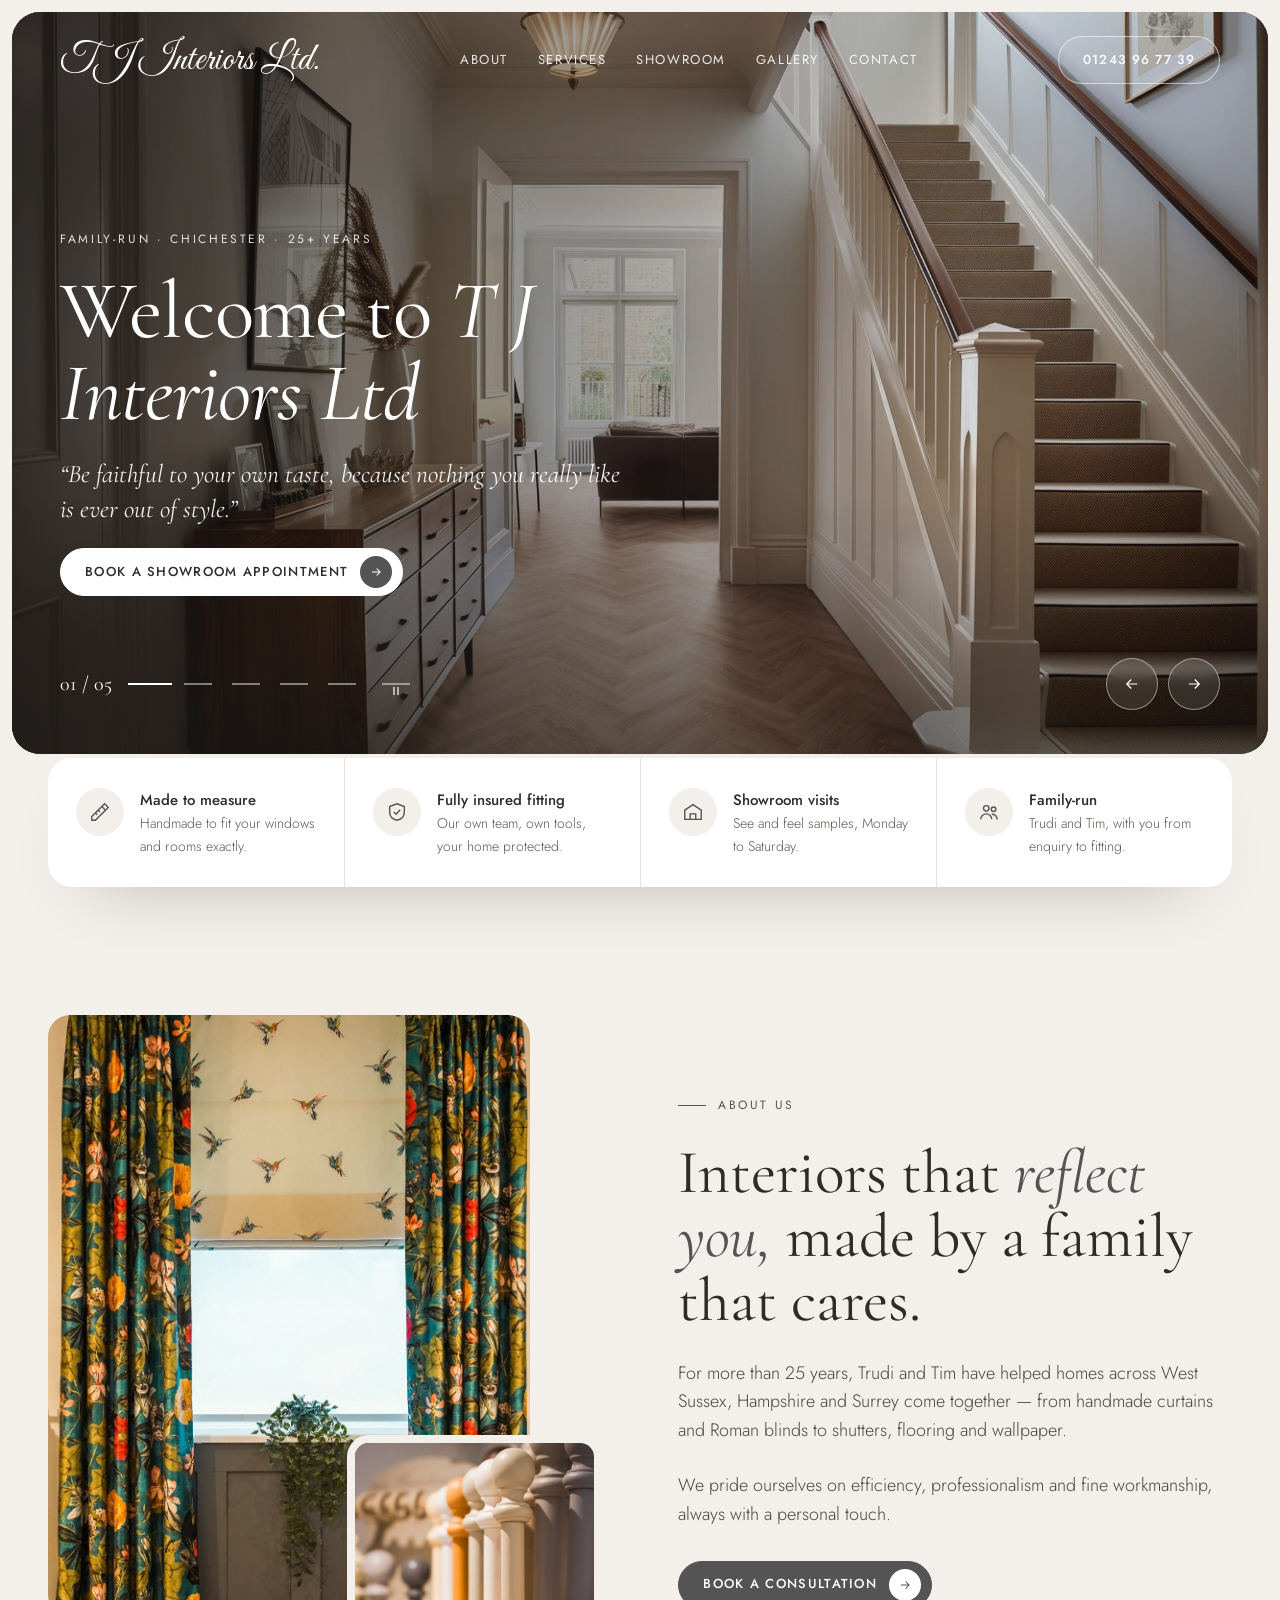
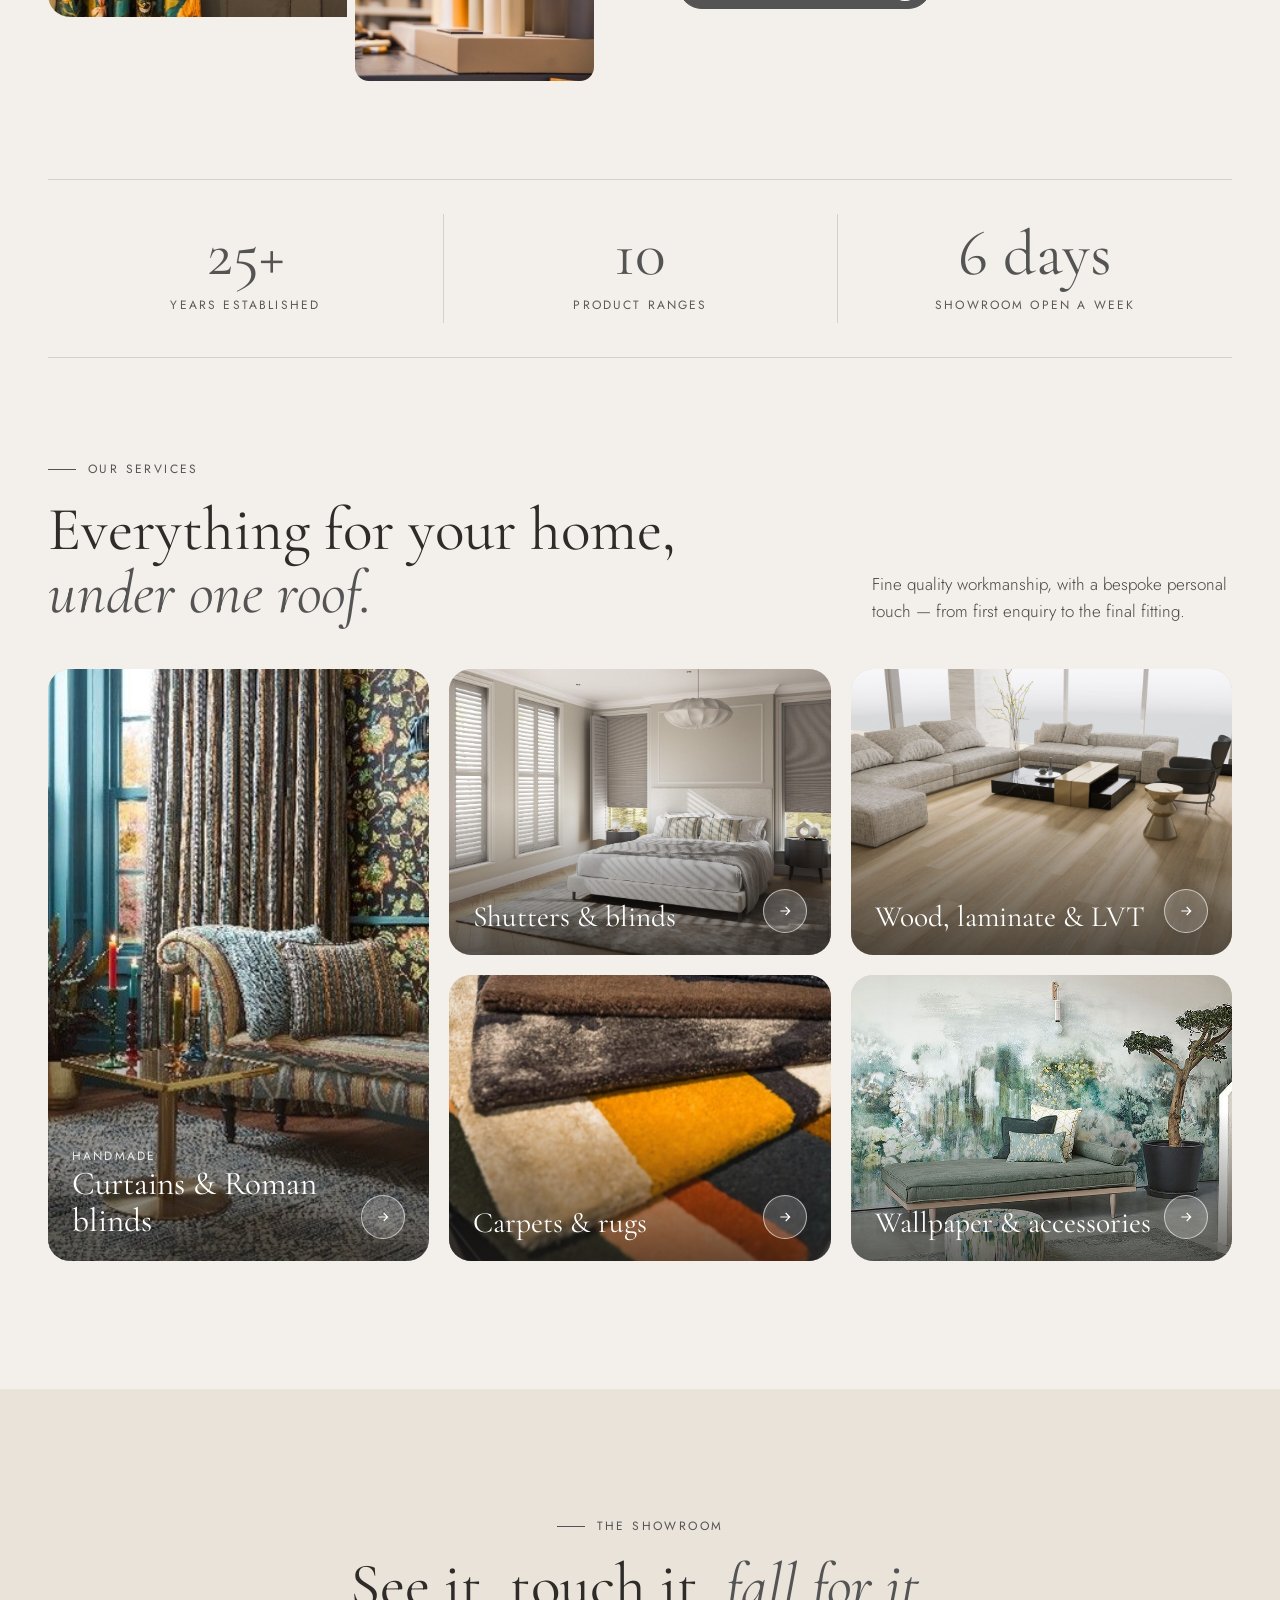
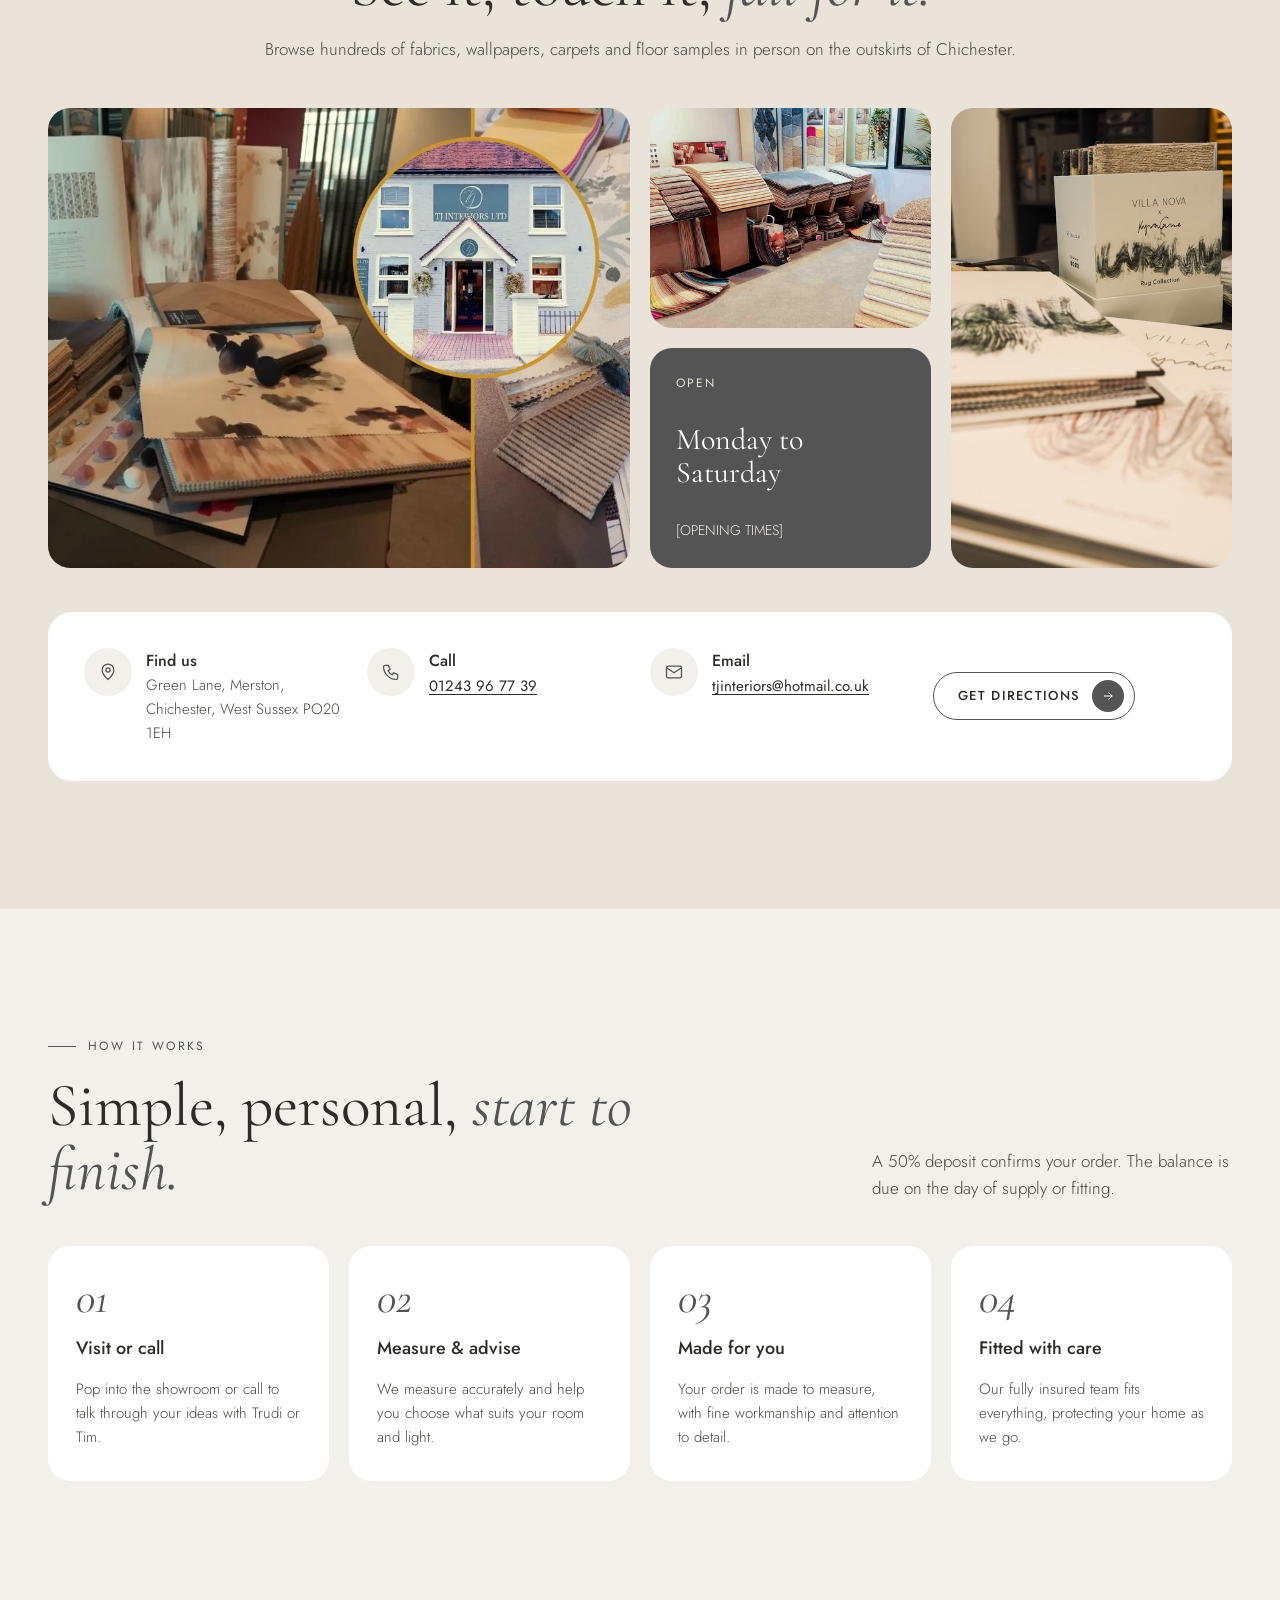
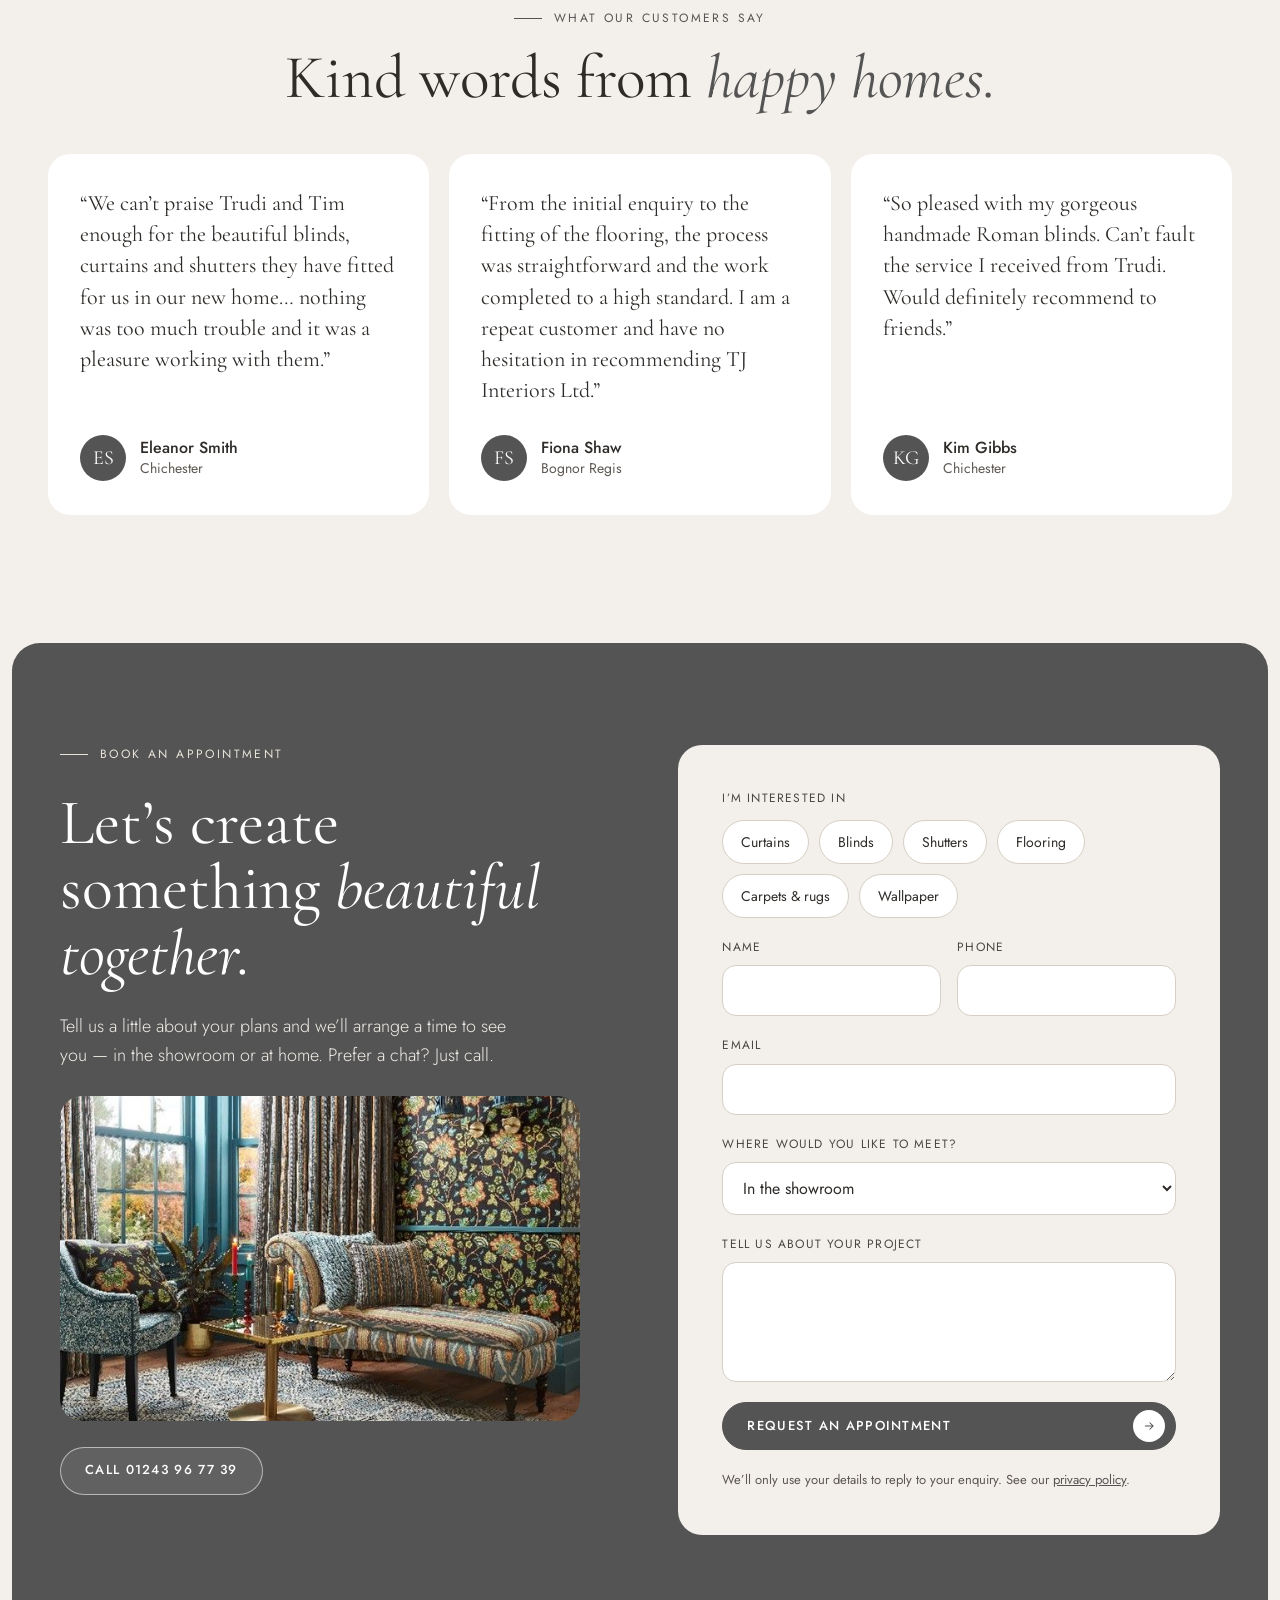
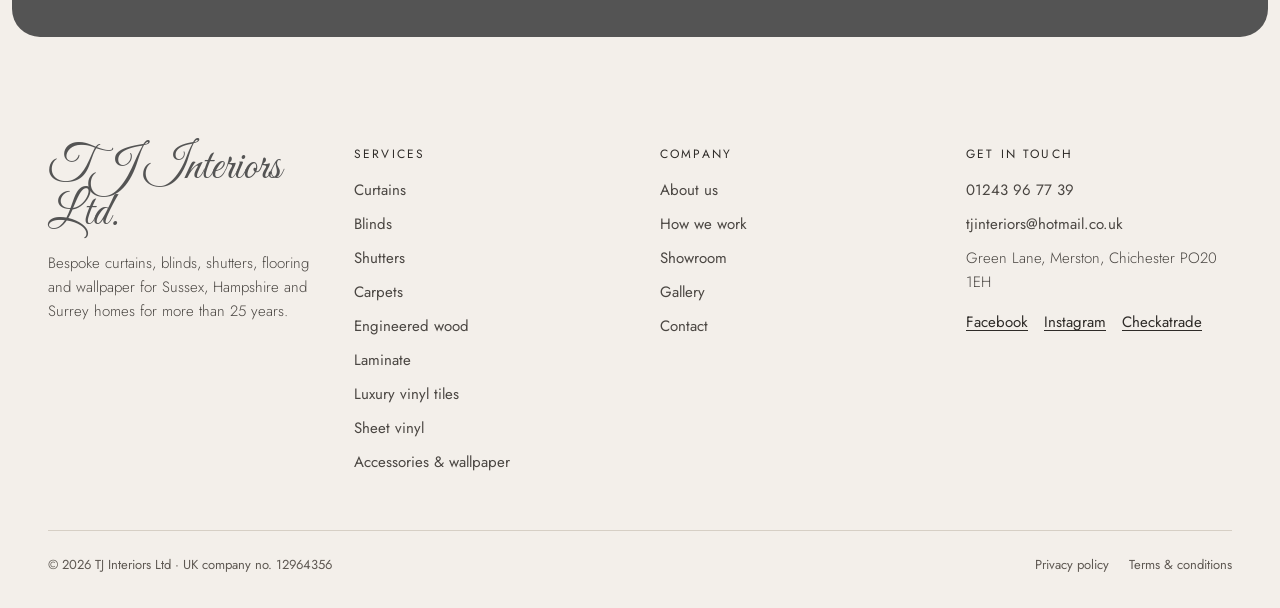
==== index.html @ ffa762a1 "Add files via upload" ====
<!doctype html>
<html lang="en-GB">
<head>
<meta charset="utf-8">
<meta name="viewport" content="width=device-width, initial-scale=1">
<title>TJ Interiors Ltd — Curtains, blinds, shutters &amp; flooring in Chichester</title>
<meta name="description" content="Family-run interiors in Chichester for 25+ years: bespoke curtains, blinds, shutters, flooring and wallpaper, made to measure and fitted by our own team.">
<meta property="og:title" content="TJ Interiors Ltd — Curtains, blinds, shutters &amp; flooring in Chichester">
<meta property="og:description" content="Family-run interiors in Chichester for 25+ years: bespoke curtains, blinds, shutters, flooring and wallpaper, made to measure and fitted by our own team.">
<meta name="theme-color" content="#545454">
<link rel="icon" href="images/favicon.png">
<link rel="preconnect" href="https://fonts.googleapis.com">
<link rel="preconnect" href="https://fonts.gstatic.com" crossorigin="anonymous">
<link rel="stylesheet" href="https://fonts.googleapis.com/css2?family=Cormorant+Garamond:ital,wght@0,400;0,500;0,600;1,400;1,500&amp;family=Jost:wght@300;400;500&amp;family=Great+Vibes&amp;display=swap">
<style>
body{margin:0;background:#F3EFEA}
*{box-sizing:border-box}
a{color:#545454;text-decoration:none}
a:hover{color:#2E2B28}
img{display:block;max-width:100%}
::selection{background:#545454;color:#FFFFFF}
a:focus-visible,button:focus-visible{outline:2px solid #545454;outline-offset:3px}
.wrap{width:100%;max-width:1280px;margin:0 auto;padding-left:clamp(16px,4vw,48px);padding-right:clamp(16px,4vw,48px)}
.serif{font-family:'Cormorant Garamond',Georgia,serif}
.script{font-family:'Great Vibes',cursive}
.eyebrow{display:inline-flex;align-items:center;gap:12px;font-size:12px;letter-spacing:.2em;text-transform:uppercase;color:#545454}
.eyebrow::before{content:"";width:28px;height:1px;background:currentColor}
.pill{display:inline-flex;align-items:center;justify-content:center;gap:12px;min-height:48px;padding:0 10px 0 24px;border-radius:999px;font-family:'Jost',sans-serif;font-size:13px;font-weight:500;letter-spacing:.1em;text-transform:uppercase;cursor:pointer;transition:background .3s ease,color .3s ease,border-color .3s ease}
.pill .dot{display:inline-flex;align-items:center;justify-content:center;width:32px;height:32px;border-radius:50%;transition:transform .35s cubic-bezier(.2,.7,.2,1)}
.pill:hover .dot{transform:translateX(3px) rotate(-45deg)}
.pill-dark{background:#545454;color:#FFFFFF;border:1px solid #545454}
.pill-dark .dot{background:#FFFFFF;color:#545454}
.pill-dark:hover{background:#2E2B28;border-color:#2E2B28;color:#FFFFFF}
.pill-light{background:#FFFFFF;color:#2E2B28;border:1px solid #FFFFFF}
.pill-light .dot{background:#545454;color:#FFFFFF}
.pill-light:hover{background:#F3EFEA;color:#2E2B28}
.pill-line{background:transparent;color:#2E2B28;border:1px solid #545454}
.pill-line .dot{background:#545454;color:#FFFFFF}
.pill-line:hover{background:#545454;color:#FFFFFF}
.pill-ghost{background:rgba(255,255,255,.08);color:#FFFFFF;border:1px solid rgba(255,255,255,.55);padding:0 24px}
.pill-ghost:hover{background:#FFFFFF;color:#2E2B28}
.hero{position:relative;height:clamp(600px,58vw,860px);border-radius:28px;overflow:hidden;background:#2E2B28}
.slide{position:absolute;inset:0;opacity:0;visibility:hidden;transition:opacity 1.2s ease,visibility 0s linear 1.2s}
.slide.on{opacity:1;visibility:visible;transition:opacity 1.2s ease,visibility 0s}
.slide-img{position:absolute;inset:0;width:100%;height:100%;object-fit:cover;transform:scale(1.06)}
.slide-scrim{position:absolute;inset:0;background:linear-gradient(90deg,rgba(28,26,24,.72) 0%,rgba(28,26,24,.42) 45%,rgba(28,26,24,.08) 80%),linear-gradient(0deg,rgba(28,26,24,.45) 0%,rgba(28,26,24,0) 35%)}
.slide-copy > *{opacity:0;transform:translateY(18px)}
.slide.on .slide-copy > *{opacity:1;transform:none;transition:opacity .9s ease,transform 1s cubic-bezier(.2,.7,.2,1)}
.slide.on .slide-copy > *:nth-child(2){transition-delay:.15s}
.slide.on .slide-copy > *:nth-child(3){transition-delay:.3s}
.slide.on .slide-copy > *:nth-child(4){transition-delay:.45s}
.motion-on .slide.on .slide-img{animation:kenburns 9s ease-out both}
@keyframes kenburns{from{transform:scale(1.12)}to{transform:scale(1.02)}}
.dotbtn{width:44px;height:44px;display:inline-flex;align-items:center;justify-content:center;background:transparent;border:0;cursor:pointer;padding:0}
.dotbtn span{display:block;width:28px;height:2px;background:rgba(255,255,255,.45);transition:background .3s ease,width .3s ease}
.dotbtn.on span{background:#FFFFFF;width:44px}
.arrow{width:52px;height:52px;border-radius:50%;display:inline-flex;align-items:center;justify-content:center;background:rgba(255,255,255,.1);color:#FFFFFF;border:1px solid rgba(255,255,255,.45);cursor:pointer;transition:background .3s ease,color .3s ease;backdrop-filter:blur(6px);-webkit-backdrop-filter:blur(6px)}
.arrow:hover{background:#FFFFFF;color:#2E2B28}
.hnav{color:rgba(255,255,255,.88);font-size:13px;letter-spacing:.12em;text-transform:uppercase;padding:12px 0;position:relative}
.hnav:hover{color:#FFFFFF}
.hnav::after{content:"";position:absolute;left:0;right:0;bottom:6px;height:1px;background:#FFFFFF;transform:scaleX(0);transform-origin:left;transition:transform .35s ease}
.hnav:hover::after{transform:scaleX(1)}
.nav-links{display:flex;gap:30px;align-items:center}
.menu-btn{display:none}
.features{display:grid;grid-template-columns:repeat(4,minmax(0,1fr))}
.feature{padding:30px 28px;display:flex;gap:16px;align-items:flex-start}
.feature + .feature{border-left:1px solid #E7E1D9}
.ic{flex:none;width:48px;height:48px;border-radius:50%;background:#F3EFEA;color:#545454;display:inline-flex;align-items:center;justify-content:center}
.tile{position:relative;display:block;overflow:hidden;border-radius:22px;background:#D9D2C8;color:#FFFFFF}
.tile img{width:100%;height:100%;object-fit:cover;transition:transform 1.1s cubic-bezier(.2,.7,.2,1)}
.tile:hover img{transform:scale(1.06)}
.tile-scrim{position:absolute;inset:0;background:linear-gradient(0deg,rgba(28,26,24,.66) 0%,rgba(28,26,24,0) 52%)}
.tile-cap{position:absolute;left:24px;right:24px;bottom:22px;display:flex;align-items:flex-end;justify-content:space-between;gap:12px}
.tile-go{flex:none;width:44px;height:44px;border-radius:50%;background:rgba(255,255,255,.18);border:1px solid rgba(255,255,255,.6);display:inline-flex;align-items:center;justify-content:center;transition:background .3s ease,color .3s ease,transform .35s ease}
.tile:hover .tile-go{background:#FFFFFF;color:#2E2B28;transform:rotate(-45deg)}
.tile-cap > div{transition:color .35s ease,text-shadow .35s ease}
.tile:hover .tile-cap > div{color:#545454;text-shadow:0 0 6px rgba(243,239,234,1),0 0 14px rgba(243,239,234,1),0 0 28px rgba(243,239,234,.9),0 0 48px rgba(243,239,234,.7)}
.cats{display:grid;grid-template-columns:repeat(3,minmax(0,1fr));gap:20px}
.cats .tall{grid-row:span 2}
.bento{display:grid;grid-template-columns:repeat(4,minmax(0,1fr));grid-auto-rows:220px;gap:20px}
.b-wide{grid-column:span 2}
.b-tall{grid-row:span 2}
.photo{border-radius:22px;overflow:hidden;background:#D9D2C8}
.photo img{width:100%;height:100%;object-fit:cover;transition:transform 1.1s cubic-bezier(.2,.7,.2,1)}
.photo:hover img{transform:scale(1.04)}
.stats{display:grid;grid-template-columns:repeat(3,minmax(0,1fr))}
.stat{padding:8px 24px;text-align:center}
.stat + .stat{border-left:1px solid #D6CFC5}
.steps{display:grid;grid-template-columns:repeat(4,minmax(0,1fr));gap:20px}
.step{background:#FFFFFF;border-radius:22px;padding:30px 28px 32px;display:flex;flex-direction:column;gap:14px;transition:transform .5s cubic-bezier(.2,.7,.2,1),box-shadow .5s ease}
.step:hover{transform:translateY(-4px);box-shadow:0 22px 50px -30px rgba(46,43,40,.35)}
.review{background:#FFFFFF;border-radius:22px;padding:34px 32px;display:flex;flex-direction:column;justify-content:space-between;gap:28px;margin:0}
.avatar{flex:none;width:46px;height:46px;border-radius:50%;background:#545454;color:#FFFFFF;display:inline-flex;align-items:center;justify-content:center;font-family:'Cormorant Garamond',serif;font-size:20px}
.chip{display:inline-flex;align-items:center;min-height:44px;padding:0 18px;border:1px solid #D6CFC5;background:#FFFFFF;color:#2E2B28;font-family:'Jost',sans-serif;font-size:14px;border-radius:999px;cursor:pointer;transition:all .25s ease}
.chip:hover{border-color:#545454}
.chip.on{background:#545454;border-color:#545454;color:#FFFFFF}
.field{display:flex;flex-direction:column;gap:8px}
.field label{font-size:12px;letter-spacing:.1em;text-transform:uppercase;color:#4A4642}
.field input,.field select,.field textarea{font-family:'Jost',sans-serif;font-size:16px;color:#2E2B28;background:#FFFFFF;border:1px solid #D6CFC5;border-radius:14px;padding:13px 16px;min-height:50px;outline:none;transition:border-color .2s ease,box-shadow .2s ease}
.field input:focus,.field select:focus,.field textarea:focus{border-color:#545454;box-shadow:0 0 0 3px rgba(84,84,84,.15)}
.flink{color:#4A4642;font-size:15px}
.flink:hover{color:#2E2B28}
@keyframes rise{from{opacity:0;transform:translateY(26px)}to{opacity:1;transform:none}}
@supports (animation-timeline: view()){
.motion-on .reveal{animation:rise linear both;animation-timeline:view();animation-range:entry 0% cover 20%}
}
@media (max-width: 1080px){
.nav-links,.nav-cta{display:none}
.menu-btn{display:inline-flex}
.features{grid-template-columns:repeat(2,minmax(0,1fr))}
.feature:nth-child(3){border-left:0}
.feature:nth-child(n+3){border-top:1px solid #E7E1D9}
.steps{grid-template-columns:repeat(2,minmax(0,1fr))}
.bento{grid-template-columns:repeat(2,minmax(0,1fr))}
}
@media (max-width: 820px){
.cats{grid-template-columns:repeat(2,minmax(0,1fr))}
.cats .tall{grid-row:span 1}
.cats > *{aspect-ratio:4 / 5}
}
@media (max-width: 640px){
.hero{border-radius:20px}
.features{grid-template-columns:minmax(0,1fr)}
.feature + .feature{border-left:0;border-top:1px solid #E7E1D9}
.cats{grid-template-columns:minmax(0,1fr)}
.cats > *{aspect-ratio:4 / 3}
.steps{grid-template-columns:minmax(0,1fr)}
.bento{grid-template-columns:minmax(0,1fr);grid-auto-rows:240px}
.b-wide{grid-column:span 1}
.b-tall{grid-row:span 1}
.stats{grid-template-columns:minmax(0,1fr)}
.stat + .stat{border-left:0;border-top:1px solid #D6CFC5;padding-top:20px}
.arrows{display:none !important}
.hero{height:720px}
.slide > .wrap{align-items:flex-end !important;padding-bottom:104px}
.slide-copy{padding-top:0 !important;gap:16px !important}
.dotbtn{width:34px}
.dotbtn span{width:20px}
.dotbtn.on span{width:32px}
}
@media (prefers-reduced-motion: reduce){
.slide,.slide-copy > *,.tile img,.photo img,.step,.pill .dot,.tile-go{transition:none !important}
.slide-img,.reveal{animation:none !important}
}
</style>
<style>.dcif{display:contents}.dcif[hidden]{display:none}</style>
<style>body{margin:0}</style>
</head>
<body>
<div class="motion-on" style="font-family: 'Jost', system-ui, sans-serif; color: #2E2B28; background: #F3EFEA; line-height: 1.6; -webkit-font-smoothing: antialiased; overflow-x: hidden">

<!-- ============ HERO SLIDER ============ -->
<div style="padding: 12px">
<section id="top" class="hero" aria-roledescription="carousel" aria-label="TJ Interiors highlights">

<div class="slide on" aria-roledescription="slide" aria-label="1 of 5" aria-hidden="false">
<img class="slide-img" src="images/hallway-herringbone-oak.jpg" alt="Hallway with herringbone oak flooring and a carpeted staircase">
<div class="slide-scrim"></div>
<div class="wrap" style="position: relative; height: 100%; display: flex; align-items: center">
<div class="slide-copy" style="max-width: 680px; color: #FFFFFF; display: flex; flex-direction: column; gap: 22px; padding-top: 60px">
<span style="font-size: 12px; letter-spacing: .22em; text-transform: uppercase; color: rgba(255,255,255,.85)">Family-run · Chichester · 25+ years</span>
<h1 class="serif" style="margin: 0; font-size: clamp(46px, 6.4vw, 92px); line-height: 1; font-weight: 400; letter-spacing: -0.01em">Welcome to <em style="font-style: italic">T J Interiors Ltd</em></h1>
<p class="serif" style="margin: 0; font-size: clamp(20px, 2vw, 26px); font-style: italic; line-height: 1.35; color: rgba(255,255,255,.92); max-width: 560px">“Be faithful to your own taste, because nothing you really like is ever out of style.”</p>
<div><a class="pill pill-light" href="#book">Book a showroom appointment<span class="dot"><svg width="14" height="14" viewBox="0 0 24 24" fill="none" stroke="currentColor" stroke-width="1.8" aria-hidden="true"><path d="M5 12h14M13 6l6 6-6 6"></path></svg></span></a></div>
</div>
</div>
</div>

<div class="slide" aria-roledescription="slide" aria-label="2 of 5" aria-hidden="true">
<img class="slide-img" src="images/mural-wallcovering.jpg" alt="Painterly floral mural wallcovering behind a green daybed">
<div class="slide-scrim"></div>
<div class="wrap" style="position: relative; height: 100%; display: flex; align-items: center">
<div class="slide-copy" style="max-width: 680px; color: #FFFFFF; display: flex; flex-direction: column; gap: 22px; padding-top: 60px">
<span style="font-size: 12px; letter-spacing: .22em; text-transform: uppercase; color: rgba(255,255,255,.85)">Curtains · Blinds · Flooring · Wallpaper</span>
<h2 class="serif" style="margin: 0; font-size: clamp(44px, 6vw, 86px); line-height: 1; font-weight: 400">A great range of <em>products and services</em></h2>
<p style="margin: 0; font-size: 18px; font-weight: 300; color: rgba(255,255,255,.92); max-width: 520px">Fine quality workmanship, with a bespoke personal touch.</p>
<div><a class="pill pill-light" href="#services">Services<span class="dot"><svg width="14" height="14" viewBox="0 0 24 24" fill="none" stroke="currentColor" stroke-width="1.8" aria-hidden="true"><path d="M5 12h14M13 6l6 6-6 6"></path></svg></span></a></div>
</div>
</div>
</div>

<div class="slide" aria-roledescription="slide" aria-label="3 of 5" aria-hidden="true">
<img class="slide-img" src="images/blonde-oak-lounge.jpg" alt="Bright living room with blonde oak flooring and a grey sectional sofa">
<div class="slide-scrim"></div>
<div class="wrap" style="position: relative; height: 100%; display: flex; align-items: center">
<div class="slide-copy" style="max-width: 680px; color: #FFFFFF; display: flex; flex-direction: column; gap: 22px; padding-top: 60px">
<span style="font-size: 12px; letter-spacing: .22em; text-transform: uppercase; color: rgba(255,255,255,.85)">Made to measure, fitted with care</span>
<h2 class="serif" style="margin: 0; font-size: clamp(44px, 6vw, 86px); line-height: 1; font-weight: 400">Beautiful <em>craftsmanship</em></h2>
<p style="margin: 0; font-size: 18px; font-weight: 300; color: rgba(255,255,255,.92); max-width: 520px">Let’s discuss your next project.</p>
<div><a class="pill pill-light" href="#about">About us<span class="dot"><svg width="14" height="14" viewBox="0 0 24 24" fill="none" stroke="currentColor" stroke-width="1.8" aria-hidden="true"><path d="M5 12h14M13 6l6 6-6 6"></path></svg></span></a></div>
</div>
</div>
</div>

<div class="slide" aria-roledescription="slide" aria-label="4 of 5" aria-hidden="true">
<img class="slide-img" src="images/bedroom-shutters.jpg" alt="Calm bedroom with white plantation shutters and grey blinds">
<div class="slide-scrim"></div>
<div class="wrap" style="position: relative; height: 100%; display: flex; align-items: center">
<div class="slide-copy" style="max-width: 680px; color: #FFFFFF; display: flex; flex-direction: column; gap: 22px; padding-top: 60px">
<span style="font-size: 12px; letter-spacing: .22em; text-transform: uppercase; color: rgba(255,255,255,.85)">Shutters &amp; window dressings</span>
<h2 class="serif" style="margin: 0; font-size: clamp(44px, 6vw, 86px); line-height: 1; font-weight: 400">Finest <em>luxury interiors</em></h2>
<p style="margin: 0; font-size: 18px; font-weight: 300; color: rgba(255,255,255,.92); max-width: 520px">Let’s discuss your new project — please do not hesitate to get in touch.</p>
<div><a class="pill pill-light" href="#book">Get in touch<span class="dot"><svg width="14" height="14" viewBox="0 0 24 24" fill="none" stroke="currentColor" stroke-width="1.8" aria-hidden="true"><path d="M5 12h14M13 6l6 6-6 6"></path></svg></span></a></div>
</div>
</div>
</div>

<div class="slide" aria-roledescription="slide" aria-label="5 of 5" aria-hidden="true">
<img class="slide-img" src="images/showroom-samples.jpg" alt="Fabric pattern books and samples in the TJ Interiors showroom" style="object-position: 30% 50%">
<div class="slide-scrim"></div>
<div class="wrap" style="position: relative; height: 100%; display: flex; align-items: center">
<div class="slide-copy" style="max-width: 680px; color: #FFFFFF; display: flex; flex-direction: column; gap: 22px; padding-top: 60px">
<span style="font-size: 12px; letter-spacing: .22em; text-transform: uppercase; color: rgba(255,255,255,.85)">Green Lane, Merston, Chichester</span>
<h2 class="serif" style="margin: 0; font-size: clamp(44px, 6vw, 86px); line-height: 1; font-weight: 400">Our showroom is open <em>Monday to Saturday</em></h2>
<p style="margin: 0; font-size: 18px; font-weight: 300; color: rgba(255,255,255,.92); max-width: 520px">A family-run business that has been established for more than 25 years.</p>
<div><a class="pill pill-light" href="#visit">Visit our showroom today<span class="dot"><svg width="14" height="14" viewBox="0 0 24 24" fill="none" stroke="currentColor" stroke-width="1.8" aria-hidden="true"><path d="M5 12h14M13 6l6 6-6 6"></path></svg></span></a></div>
</div>
</div>
</div>

<!-- Header over slider -->
<header style="position: absolute; top: 0; left: 0; right: 0; z-index: 5">
<div class="wrap" style="display: flex; align-items: center; justify-content: space-between; gap: 20px; min-height: 96px">
<a href="#top" aria-label="TJ Interiors Ltd — home" style="color: #FFFFFF; line-height: 1">
<span class="script" style="font-size: clamp(32px, 3vw, 42px); white-space: nowrap; color: #FFFFFF">TJ Interiors Ltd.</span>
</a>
<nav class="nav-links" aria-label="Main">
<a class="hnav" href="about.html">About</a>
<a class="hnav" href="services.html">Services</a>
<a class="hnav" href="showroom.html">Showroom</a>
<a class="hnav" href="gallery.html">Gallery</a>
<a class="hnav" href="contact.html">Contact</a>
</nav>
<div style="display: flex; align-items: center; gap: 10px">
<a class="pill pill-ghost nav-cta" href="tel:+441243967739">01243 96 77 39</a>
<button class="menu-btn" type="button" aria-label="Open menu" aria-expanded="false" data-action="menu" style="align-items: center; justify-content: center; width: 48px; height: 48px; border-radius: 50%; border: 1px solid rgba(255,255,255,.6); background: rgba(255,255,255,.1); color: #FFFFFF; cursor: pointer">
<span class="dcif" data-if="menuOpen" hidden><svg width="20" height="20" viewBox="0 0 24 24" fill="none" stroke="currentColor" stroke-width="1.6" aria-hidden="true"><path d="M6 6l12 12M18 6L6 18"></path></svg></span>
<span class="dcif" data-if="menuClosed"><svg width="20" height="20" viewBox="0 0 24 24" fill="none" stroke="currentColor" stroke-width="1.6" aria-hidden="true"><path d="M4 8h16M4 16h16"></path></svg></span>
</button>
</div>
</div>
<span class="dcif" data-if="menuOpen" hidden>
<div class="wrap">
<nav aria-label="Mobile" style="background: #FFFFFF; border-radius: 20px; padding: 10px 22px 22px; box-shadow: 0 30px 60px -30px rgba(0,0,0,.5); display: flex; flex-direction: column">
<a href="about.html" style="padding: 14px 0; border-bottom: 1px solid #EEE9E2; font-size: 18px; color: #2E2B28">About</a>
<a href="services.html" style="padding: 14px 0; border-bottom: 1px solid #EEE9E2; font-size: 18px; color: #2E2B28">Services</a>
<a href="showroom.html" style="padding: 14px 0; border-bottom: 1px solid #EEE9E2; font-size: 18px; color: #2E2B28">Showroom</a>
<a href="gallery.html" style="padding: 14px 0; border-bottom: 1px solid #EEE9E2; font-size: 18px; color: #2E2B28">Gallery</a>
<a href="contact.html" style="padding: 14px 0; border-bottom: 1px solid #EEE9E2; font-size: 18px; color: #2E2B28">Contact</a>
<a class="pill pill-dark" href="#book" style="margin-top: 18px">Book an appointment<span class="dot"><svg width="14" height="14" viewBox="0 0 24 24" fill="none" stroke="currentColor" stroke-width="1.8" aria-hidden="true"><path d="M5 12h14M13 6l6 6-6 6"></path></svg></span></a>
</nav>
</div>
</span>
</header>

<!-- Slider controls -->
<div style="position: absolute; left: 0; right: 0; bottom: clamp(24px, 4vw, 44px); z-index: 4">
<div class="wrap" style="display: flex; align-items: center; justify-content: space-between; gap: 16px; flex-wrap: wrap">
<div style="display: flex; align-items: center; gap: 4px">
<span class="serif" style="color: #FFFFFF; font-size: 20px; min-width: 64px"><span data-counter>01 / 05</span></span>
<button type="button" class="dotbtn on" aria-label="Go to slide 1" aria-current="true" data-go="0"><span></span></button>
<button type="button" class="dotbtn" aria-label="Go to slide 2" aria-current="false" data-go="1"><span></span></button>
<button type="button" class="dotbtn" aria-label="Go to slide 3" aria-current="false" data-go="2"><span></span></button>
<button type="button" class="dotbtn" aria-label="Go to slide 4" aria-current="false" data-go="3"><span></span></button>
<button type="button" class="dotbtn" aria-label="Go to slide 5" aria-current="false" data-go="4"><span></span></button>
<button type="button" class="dotbtn" aria-label="Pause slideshow" data-action="play" style="color: #FFFFFF; margin-left: 6px">
<span class="dcif" data-if="playing"><svg width="16" height="16" viewBox="0 0 24 24" fill="none" stroke="currentColor" stroke-width="1.8" aria-hidden="true"><path d="M9 6v12M15 6v12"></path></svg></span>
<span class="dcif" data-if="paused" hidden><svg width="16" height="16" viewBox="0 0 24 24" fill="currentColor" aria-hidden="true"><path d="M8 5.5v13l10-6.5z"></path></svg></span>
</button>
</div>
<div class="arrows" style="display: flex; gap: 10px">
<button type="button" class="arrow" aria-label="Previous slide" data-action="prev"><svg width="18" height="18" viewBox="0 0 24 24" fill="none" stroke="currentColor" stroke-width="1.6" aria-hidden="true"><path d="M19 12H5M11 6l-6 6 6 6"></path></svg></button>
<button type="button" class="arrow" aria-label="Next slide" data-action="next"><svg width="18" height="18" viewBox="0 0 24 24" fill="none" stroke="currentColor" stroke-width="1.6" aria-hidden="true"><path d="M5 12h14M13 6l6 6-6 6"></path></svg></button>
</div>
</div>
</div>
</section>
</div>

<!-- ============ FEATURE STRIP ============ -->
<div class="wrap" style="position: relative; z-index: 3; margin-top: -8px">
<div class="features reveal" style="background: #FFFFFF; border-radius: 24px; box-shadow: 0 30px 70px -45px rgba(46,43,40,.45)">
<div class="feature">
<span class="ic"><svg width="22" height="22" viewBox="0 0 24 24" fill="none" stroke="currentColor" stroke-width="1.5" aria-hidden="true"><path d="M3 17l14-14 4 4L7 21H3z"></path><path d="M14 6l4 4M10 10l2 2M7 13l2 2"></path></svg></span>
<div><div style="font-weight: 500; font-size: 15px">Made to measure</div><div style="font-size: 14px; font-weight: 300; color: #5E5852">Handmade to fit your windows and rooms exactly.</div></div>
</div>
<div class="feature">
<span class="ic"><svg width="22" height="22" viewBox="0 0 24 24" fill="none" stroke="currentColor" stroke-width="1.5" aria-hidden="true"><path d="M12 3l8 3v6c0 5-3.5 8-8 9-4.5-1-8-4-8-9V6z"></path><path d="M8.5 12l2.5 2.5 4.5-5"></path></svg></span>
<div><div style="font-weight: 500; font-size: 15px">Fully insured fitting</div><div style="font-size: 14px; font-weight: 300; color: #5E5852">Our own team, own tools, your home protected.</div></div>
</div>
<div class="feature">
<span class="ic"><svg width="22" height="22" viewBox="0 0 24 24" fill="none" stroke="currentColor" stroke-width="1.5" aria-hidden="true"><path d="M3 10l9-6 9 6v10H3z"></path><path d="M9 20v-6h6v6"></path></svg></span>
<div><div style="font-weight: 500; font-size: 15px">Showroom visits</div><div style="font-size: 14px; font-weight: 300; color: #5E5852">See and feel samples, Monday to Saturday.</div></div>
</div>
<div class="feature">
<span class="ic"><svg width="22" height="22" viewBox="0 0 24 24" fill="none" stroke="currentColor" stroke-width="1.5" aria-hidden="true"><circle cx="9" cy="8" r="3"></circle><circle cx="17" cy="9" r="2.5"></circle><path d="M3 20c0-3.3 2.7-6 6-6s6 2.7 6 6M15 14.5c3 0 5.5 2 6 5.5"></path></svg></span>
<div><div style="font-weight: 500; font-size: 15px">Family-run</div><div style="font-size: 14px; font-weight: 300; color: #5E5852">Trudi and Tim, with you from enquiry to fitting.</div></div>
</div>
</div>
</div>

<!-- ============ ABOUT ============ -->
<section id="about" style="padding-top: clamp(80px, 10vw, 140px); padding-bottom: clamp(64px, 8vw, 110px)">
<div class="wrap" style="display: flex; flex-direction: column; gap: clamp(56px, 7vw, 96px)">
<div style="display: grid; grid-template-columns: repeat(auto-fit, minmax(min(100%, 440px), 1fr)); gap: clamp(40px, 6vw, 96px); align-items: center">
<div class="reveal" style="position: relative; padding-right: clamp(0px, 6vw, 72px); padding-bottom: 72px">
<div class="photo" style="aspect-ratio: 4 / 5"><img src="images/curtains-and-roman-blind.jpg" alt="Floral curtains framing a matching hand-made Roman blind"></div>
<div class="photo" style="position: absolute; right: 0; bottom: 0; width: 46%; aspect-ratio: 1 / 1; border: 8px solid #F3EFEA"><img src="images/curtain-pole-finials.jpg" alt="Curtain pole finials on display in the showroom"></div>
</div>
<div class="reveal" style="display: flex; flex-direction: column; gap: 26px">
<span class="eyebrow">About us</span>
<h2 class="serif" style="margin: 0; font-size: clamp(40px, 4.8vw, 66px); line-height: 1.04; font-weight: 400">Interiors that <em style="color: #545454">reflect you,</em> made by a family that cares.</h2>
<p style="margin: 0; font-size: 18px; font-weight: 300; color: #4A4642; max-width: 540px">For more than 25 years, Trudi and Tim have helped homes across West Sussex, Hampshire and Surrey come together — from handmade curtains and Roman blinds to shutters, flooring and wallpaper.</p>
<p style="margin: 0; font-size: 18px; font-weight: 300; color: #4A4642; max-width: 540px">We pride ourselves on efficiency, professionalism and fine workmanship, always with a personal touch.</p>
<div style="display: flex; flex-wrap: wrap; gap: 12px; padding-top: 6px">
<a class="pill pill-dark" href="#book">Book a consultation<span class="dot"><svg width="14" height="14" viewBox="0 0 24 24" fill="none" stroke="currentColor" stroke-width="1.8" aria-hidden="true"><path d="M5 12h14M13 6l6 6-6 6"></path></svg></span></a>
</div>
</div>
</div>
<div class="stats reveal" style="border-top: 1px solid #D6CFC5; border-bottom: 1px solid #D6CFC5; padding: 34px 0">
<div class="stat"><div class="serif" style="font-size: clamp(48px, 5vw, 68px); line-height: 1; color: #545454">25+</div><div style="margin-top: 10px; font-size: 12px; letter-spacing: .18em; text-transform: uppercase; color: #5E5852">Years established</div></div>
<div class="stat"><div class="serif" style="font-size: clamp(48px, 5vw, 68px); line-height: 1; color: #545454">10</div><div style="margin-top: 10px; font-size: 12px; letter-spacing: .18em; text-transform: uppercase; color: #5E5852">Product ranges</div></div>
<div class="stat"><div class="serif" style="font-size: clamp(48px, 5vw, 68px); line-height: 1; color: #545454">6 days</div><div style="margin-top: 10px; font-size: 12px; letter-spacing: .18em; text-transform: uppercase; color: #5E5852">Showroom open a week</div></div>
</div>
</div>
</section>

<!-- ============ SERVICES ============ -->
<section id="services" style="padding-bottom: clamp(80px, 10vw, 130px)">
<div class="wrap" style="display: flex; flex-direction: column; gap: 44px">
<div class="reveal" style="display: flex; flex-wrap: wrap; align-items: flex-end; justify-content: space-between; gap: 24px">
<div style="display: flex; flex-direction: column; gap: 18px; max-width: 640px">
<span class="eyebrow">Our services</span>
<h2 class="serif" style="margin: 0; font-size: clamp(40px, 4.8vw, 66px); line-height: 1.04; font-weight: 400">Everything for your home, <em style="color: #545454">under one roof.</em></h2>
</div>
<p style="margin: 0; max-width: 360px; font-size: 17px; font-weight: 300; color: #4A4642">Fine quality workmanship, with a bespoke personal touch — from first enquiry to the final fitting.</p>
</div>
<div class="cats">
<a class="tile tall reveal" href="curtains.html" aria-label="Curtains and Roman blinds">
<img src="images/patterned-curtains-wallpaper.jpg" alt="" style="position: absolute; inset: 0">
<div class="tile-scrim"></div>
<div class="tile-cap"><div><div style="font-size: 12px; letter-spacing: .18em; text-transform: uppercase; opacity: .85">Handmade</div><div class="serif" style="font-size: clamp(28px, 2.6vw, 36px); line-height: 1.1">Curtains &amp; Roman blinds</div></div><span class="tile-go"><svg width="16" height="16" viewBox="0 0 24 24" fill="none" stroke="currentColor" stroke-width="1.8" aria-hidden="true"><path d="M5 12h14M13 6l6 6-6 6"></path></svg></span></div>
</a>
<a class="tile reveal" href="shutters.html" aria-label="Shutters and blinds" style="aspect-ratio: 4 / 3">
<img src="images/bedroom-shutters.jpg" alt="" style="position: absolute; inset: 0">
<div class="tile-scrim"></div>
<div class="tile-cap"><div class="serif" style="font-size: clamp(26px, 2.3vw, 32px); line-height: 1.1">Shutters &amp; blinds</div><span class="tile-go"><svg width="16" height="16" viewBox="0 0 24 24" fill="none" stroke="currentColor" stroke-width="1.8" aria-hidden="true"><path d="M5 12h14M13 6l6 6-6 6"></path></svg></span></div>
</a>
<a class="tile reveal" href="engineered-wood.html" aria-label="Wood, laminate and vinyl flooring" style="aspect-ratio: 4 / 3">
<img src="images/blonde-oak-lounge.jpg" alt="" style="position: absolute; inset: 0">
<div class="tile-scrim"></div>
<div class="tile-cap"><div class="serif" style="font-size: clamp(26px, 2.3vw, 32px); line-height: 1.1">Wood, laminate &amp; LVT</div><span class="tile-go"><svg width="16" height="16" viewBox="0 0 24 24" fill="none" stroke="currentColor" stroke-width="1.8" aria-hidden="true"><path d="M5 12h14M13 6l6 6-6 6"></path></svg></span></div>
</a>
<a class="tile reveal" href="carpets.html" aria-label="Carpets and made-to-measure rugs" style="aspect-ratio: 4 / 3">
<img src="images/rug-samples.jpg" alt="" style="position: absolute; inset: 0">
<div class="tile-scrim"></div>
<div class="tile-cap"><div class="serif" style="font-size: clamp(26px, 2.3vw, 32px); line-height: 1.1">Carpets &amp; rugs</div><span class="tile-go"><svg width="16" height="16" viewBox="0 0 24 24" fill="none" stroke="currentColor" stroke-width="1.8" aria-hidden="true"><path d="M5 12h14M13 6l6 6-6 6"></path></svg></span></div>
</a>
<a class="tile reveal" href="accessories.html" aria-label="Wallpapers and accessories" style="aspect-ratio: 4 / 3">
<img src="images/mural-wallcovering.jpg" alt="" style="position: absolute; inset: 0">
<div class="tile-scrim"></div>
<div class="tile-cap"><div class="serif" style="font-size: clamp(26px, 2.3vw, 32px); line-height: 1.1">Wallpaper &amp; accessories</div><span class="tile-go"><svg width="16" height="16" viewBox="0 0 24 24" fill="none" stroke="currentColor" stroke-width="1.8" aria-hidden="true"><path d="M5 12h14M13 6l6 6-6 6"></path></svg></span></div>
</a>
</div>
</div>
</section>

<!-- ============ SHOWROOM ============ -->
<section id="visit" style="background: #E9E3DA; padding-top: clamp(80px, 10vw, 130px); padding-bottom: clamp(80px, 10vw, 130px)">
<div class="wrap" style="display: flex; flex-direction: column; gap: 44px">
<div class="reveal" style="display: flex; flex-direction: column; gap: 18px; align-items: center; text-align: center; max-width: 760px; margin: 0 auto">
<span class="eyebrow">The showroom</span>
<h2 class="serif" style="margin: 0; font-size: clamp(40px, 4.8vw, 66px); line-height: 1.04; font-weight: 400">See it, touch it, <em style="color: #545454">fall for it.</em></h2>
<p style="margin: 0; font-size: 17px; font-weight: 300; color: #4A4642">Browse hundreds of fabrics, wallpapers, carpets and floor samples in person on the outskirts of Chichester.</p>
</div>
<div class="bento">
<div class="photo b-wide b-tall reveal"><img src="images/showroom-samples.jpg" alt="Wallpaper pattern books and fabric samples in the showroom" style="object-position: 30% 50%"></div>
<div class="photo reveal"><img src="images/showroom-carpets.jpg" alt="Carpet sample stands in the showroom"></div>
<div class="photo b-tall reveal"><img src="images/wallpaper-books.jpg" alt="Wallpaper sample books open on a table"></div>
<div class="reveal" style="background: #545454; color: #FFFFFF; border-radius: 22px; padding: 26px 26px; display: flex; flex-direction: column; justify-content: space-between; gap: 12px">
<div style="font-size: 12px; letter-spacing: .18em; text-transform: uppercase; color: #E8E2D9">Open</div>
<div class="serif" style="font-size: 30px; line-height: 1.1">Monday to Saturday</div>
<div style="font-size: 14px; font-weight: 300; color: #F1EDE7">[OPENING TIMES]</div>
</div>
</div>
<div class="reveal" style="display: grid; grid-template-columns: repeat(auto-fit, minmax(min(100%, 240px), 1fr)); gap: 20px; background: #FFFFFF; border-radius: 24px; padding: clamp(24px, 3vw, 36px)">
<div style="display: flex; gap: 14px"><span class="ic"><svg width="20" height="20" viewBox="0 0 24 24" fill="none" stroke="currentColor" stroke-width="1.5" aria-hidden="true"><path d="M12 21s-7-6.2-7-11.5A7 7 0 0 1 19 9.5C19 14.8 12 21 12 21z"></path><circle cx="12" cy="9.5" r="2.5"></circle></svg></span><div><div style="font-weight: 500">Find us</div><div style="font-size: 15px; font-weight: 300; color: #4A4642">Green Lane, Merston, Chichester, West Sussex PO20 1EH</div></div></div>
<div style="display: flex; gap: 14px"><span class="ic"><svg width="20" height="20" viewBox="0 0 24 24" fill="none" stroke="currentColor" stroke-width="1.5" aria-hidden="true"><path d="M5 4h4l2 5-2.5 1.5a11 11 0 0 0 5 5L15 13l5 2v4a2 2 0 0 1-2 2A16 16 0 0 1 3 6a2 2 0 0 1 2-2"></path></svg></span><div><div style="font-weight: 500">Call</div><a href="tel:+441243967739" style="font-size: 15px; color: #2E2B28; text-decoration: underline; text-underline-offset: 3px">01243 96 77 39</a></div></div>
<div style="display: flex; gap: 14px"><span class="ic"><svg width="20" height="20" viewBox="0 0 24 24" fill="none" stroke="currentColor" stroke-width="1.5" aria-hidden="true"><rect x="3" y="5" width="18" height="14" rx="2"></rect><path d="M3 7l9 6 9-6"></path></svg></span><div><div style="font-weight: 500">Email</div><a href="mailto:tjinteriors@hotmail.co.uk" style="font-size: 15px; color: #2E2B28; text-decoration: underline; text-underline-offset: 3px; word-break: break-all">tjinteriors@hotmail.co.uk</a></div></div>
<div style="display: flex; align-items: center"><a class="pill pill-line" href="https://www.google.com/maps/search/?api=1&amp;query=TJ+Interiors+Ltd+Green+Lane+Merston+Chichester+PO20+1EH">Get directions<span class="dot"><svg width="14" height="14" viewBox="0 0 24 24" fill="none" stroke="currentColor" stroke-width="1.8" aria-hidden="true"><path d="M5 12h14M13 6l6 6-6 6"></path></svg></span></a></div>
</div>
</div>
</section>

<!-- ============ PROCESS ============ -->
<section id="process" style="padding-top: clamp(80px, 10vw, 130px); padding-bottom: clamp(80px, 10vw, 130px)">
<div class="wrap" style="display: flex; flex-direction: column; gap: 44px">
<div class="reveal" style="display: flex; flex-wrap: wrap; align-items: flex-end; justify-content: space-between; gap: 24px">
<div style="display: flex; flex-direction: column; gap: 18px; max-width: 640px">
<span class="eyebrow">How it works</span>
<h2 class="serif" style="margin: 0; font-size: clamp(40px, 4.8vw, 66px); line-height: 1.04; font-weight: 400">Simple, personal, <em style="color: #545454">start to finish.</em></h2>
</div>
<p style="margin: 0; max-width: 360px; font-size: 17px; font-weight: 300; color: #4A4642">A 50% deposit confirms your order. The balance is due on the day of supply or fitting.</p>
</div>
<div class="steps">
<div class="step reveal"><span class="serif" style="font-size: 44px; line-height: 1; color: #545454; font-style: italic">01</span><h3 style="margin: 0; font-size: 18px; font-weight: 500">Visit or call</h3><p style="margin: 0; font-size: 15px; font-weight: 300; color: #4A4642">Pop into the showroom or call to talk through your ideas with Trudi or Tim.</p></div>
<div class="step reveal"><span class="serif" style="font-size: 44px; line-height: 1; color: #545454; font-style: italic">02</span><h3 style="margin: 0; font-size: 18px; font-weight: 500">Measure &amp; advise</h3><p style="margin: 0; font-size: 15px; font-weight: 300; color: #4A4642">We measure accurately and help you choose what suits your room and light.</p></div>
<div class="step reveal"><span class="serif" style="font-size: 44px; line-height: 1; color: #545454; font-style: italic">03</span><h3 style="margin: 0; font-size: 18px; font-weight: 500">Made for you</h3><p style="margin: 0; font-size: 15px; font-weight: 300; color: #4A4642">Your order is made to measure, with fine workmanship and attention to detail.</p></div>
<div class="step reveal"><span class="serif" style="font-size: 44px; line-height: 1; color: #545454; font-style: italic">04</span><h3 style="margin: 0; font-size: 18px; font-weight: 500">Fitted with care</h3><p style="margin: 0; font-size: 15px; font-weight: 300; color: #4A4642">Our fully insured team fits everything, protecting your home as we go.</p></div>
</div>
</div>
</section>

<!-- ============ REVIEWS ============ -->
<section id="reviews" style="padding-bottom: clamp(80px, 10vw, 130px)">
<div class="wrap" style="display: flex; flex-direction: column; gap: 44px">
<div class="reveal" style="display: flex; flex-direction: column; gap: 18px; align-items: center; text-align: center">
<span class="eyebrow">What our customers say</span>
<h2 class="serif" style="margin: 0; font-size: clamp(40px, 4.8vw, 66px); line-height: 1.04; font-weight: 400">Kind words from <em style="color: #545454">happy homes.</em></h2>
</div>
<div style="display: grid; grid-template-columns: repeat(auto-fit, minmax(min(100%, 320px), 1fr)); gap: 20px">
<figure class="review reveal">
<blockquote class="serif" style="margin: 0; font-size: 22px; line-height: 1.42">“We can’t praise Trudi and Tim enough for the beautiful blinds, curtains and shutters they have fitted for us in our new home… nothing was too much trouble and it was a pleasure working with them.”</blockquote>
<figcaption style="display: flex; align-items: center; gap: 14px"><span class="avatar" aria-hidden="true">ES</span><span style="display: flex; flex-direction: column; line-height: 1.3"><span style="font-weight: 500">Eleanor Smith</span><span style="font-size: 14px; color: #5E5852">Chichester</span></span></figcaption>
</figure>
<figure class="review reveal">
<blockquote class="serif" style="margin: 0; font-size: 22px; line-height: 1.42">“From the initial enquiry to the fitting of the flooring, the process was straightforward and the work completed to a high standard. I am a repeat customer and have no hesitation in recommending TJ Interiors Ltd.”</blockquote>
<figcaption style="display: flex; align-items: center; gap: 14px"><span class="avatar" aria-hidden="true">FS</span><span style="display: flex; flex-direction: column; line-height: 1.3"><span style="font-weight: 500">Fiona Shaw</span><span style="font-size: 14px; color: #5E5852">Bognor Regis</span></span></figcaption>
</figure>
<figure class="review reveal">
<blockquote class="serif" style="margin: 0; font-size: 22px; line-height: 1.42">“So pleased with my gorgeous handmade Roman blinds. Can’t fault the service I received from Trudi. Would definitely recommend to friends.”</blockquote>
<figcaption style="display: flex; align-items: center; gap: 14px"><span class="avatar" aria-hidden="true">KG</span><span style="display: flex; flex-direction: column; line-height: 1.3"><span style="font-weight: 500">Kim Gibbs</span><span style="font-size: 14px; color: #5E5852">Chichester</span></span></figcaption>
</figure>
</div>
</div>
</section>

<!-- ============ BOOK ============ -->
<section id="book" style="padding-bottom: 12px">
<div style="padding: 0 12px">
<div style="background: #545454; color: #FFFFFF; border-radius: 28px; padding-top: clamp(56px, 8vw, 110px); padding-bottom: clamp(56px, 8vw, 110px)">
<div class="wrap" style="display: grid; grid-template-columns: repeat(auto-fit, minmax(min(100%, 420px), 1fr)); gap: clamp(40px, 6vw, 88px); align-items: start">
<div class="reveal" style="display: flex; flex-direction: column; gap: 26px">
<span class="eyebrow" style="color: #E8E2D9">Book an appointment</span>
<h2 class="serif" style="margin: 0; font-size: clamp(42px, 5vw, 70px); line-height: 1.02; font-weight: 400">Let’s create something <em>beautiful together.</em></h2>
<p style="margin: 0; font-size: 18px; font-weight: 300; color: #F1EDE7; max-width: 460px">Tell us a little about your plans and we’ll arrange a time to see you — in the showroom or at home. Prefer a chat? Just call.</p>
<div class="photo" style="aspect-ratio: 16 / 10; max-width: 520px"><img src="images/patterned-curtains-wallpaper.jpg" alt="Patterned curtains and matching wallpaper in a sitting room"></div>
<div style="display: flex; flex-wrap: wrap; gap: 12px"><a class="pill pill-ghost" href="tel:+441243967739">Call 01243 96 77 39</a></div>
</div>
<div class="reveal" style="background: #F3EFEA; color: #2E2B28; border-radius: 24px; padding: clamp(26px, 4vw, 44px)">
<span class="dcif" data-if="sent" hidden>
<div style="display: flex; flex-direction: column; gap: 16px; align-items: flex-start; padding: 24px 0">
<span style="display: inline-flex; align-items: center; justify-content: center; width: 56px; height: 56px; border-radius: 50%; background: #545454; color: #FFFFFF"><svg width="24" height="24" viewBox="0 0 24 24" fill="none" stroke="currentColor" stroke-width="1.8" aria-hidden="true"><path d="M5 12l5 5L20 7"></path></svg></span>
<h3 class="serif" style="margin: 0; font-size: 36px; font-weight: 400">Thank you.</h3>
<p style="margin: 0; font-size: 17px; font-weight: 300; color: #4A4642">We’ve received your request — Trudi or Tim will be in touch shortly to arrange your appointment.</p>
<button class="pill pill-line" type="button" data-action="reset" style="padding: 0 24px">Send another request</button>
</div>
</span>
<span class="dcif" data-if="notSent">
<form action="https://formspree.io/f/YOUR_FORM_ID" method="POST" data-form style="display: flex; flex-direction: column; gap: 20px">
<fieldset style="border: 0; margin: 0; padding: 0">
<legend style="padding: 0; margin-bottom: 12px; font-size: 12px; letter-spacing: .1em; text-transform: uppercase; color: #4A4642">I’m interested in</legend>
<div style="display: flex; flex-wrap: wrap; gap: 10px">
<button type="button" class="chip" aria-pressed="false" data-toggle="Curtains">Curtains</button>
<button type="button" class="chip" aria-pressed="false" data-toggle="Blinds">Blinds</button>
<button type="button" class="chip" aria-pressed="false" data-toggle="Shutters">Shutters</button>
<button type="button" class="chip" aria-pressed="false" data-toggle="Flooring">Flooring</button>
<button type="button" class="chip" aria-pressed="false" data-toggle="Carpets &amp; rugs">Carpets &amp; rugs</button>
<button type="button" class="chip" aria-pressed="false" data-toggle="Wallpaper">Wallpaper</button>
</div>
</fieldset>
<div style="display: grid; grid-template-columns: repeat(auto-fit, minmax(min(100%, 200px), 1fr)); gap: 16px">
<div class="field"><label for="f-name">Name</label><input id="f-name" name="name" type="text" autocomplete="name" required="required"></div>
<div class="field"><label for="f-phone">Phone</label><input id="f-phone" name="phone" type="tel" autocomplete="tel"></div>
</div>
<div class="field"><label for="f-email">Email</label><input id="f-email" name="email" type="email" autocomplete="email" required="required"></div>
<div class="field"><label for="f-where">Where would you like to meet?</label><select id="f-where" name="where"><option>In the showroom</option><option>At my home</option><option>Not sure yet</option></select></div>
<div class="field"><label for="f-msg">Tell us about your project</label><textarea id="f-msg" name="message" rows="4" style="resize: vertical"></textarea></div>
<button class="pill pill-dark" type="submit" style="width: 100%; justify-content: space-between">Request an appointment<span class="dot"><svg width="14" height="14" viewBox="0 0 24 24" fill="none" stroke="currentColor" stroke-width="1.8" aria-hidden="true"><path d="M5 12h14M13 6l6 6-6 6"></path></svg></span></button>
<p style="margin: 0; font-size: 13px; color: #5E5852">We’ll only use your details to reply to your enquiry. See our <a href="#privacy" style="text-decoration: underline">privacy policy</a>.</p>
</form>
</span>
</div>
</div>
</div>
</div>
</section>

<!-- ============ FOOTER ============ -->
<footer style="padding-top: clamp(64px, 8vw, 96px); padding-bottom: 32px">
<div class="wrap" style="display: flex; flex-direction: column; gap: 56px">
<div style="display: grid; grid-template-columns: repeat(auto-fit, minmax(min(100%, 200px), 1fr)); gap: 40px">
<div style="display: flex; flex-direction: column; gap: 14px">
<span class="script" style="font-size: 46px; line-height: 1; color: #545454">TJ Interiors Ltd.</span>
<p style="margin: 0; font-size: 15px; font-weight: 300; color: #4A4642; max-width: 280px">Bespoke curtains, blinds, shutters, flooring and wallpaper for Sussex, Hampshire and Surrey homes for more than 25 years.</p>
</div>
<div style="display: flex; flex-direction: column; gap: 10px">
<div style="font-size: 12px; letter-spacing: .18em; text-transform: uppercase; color: #2E2B28; margin-bottom: 4px">Services</div>
<a class="flink" href="curtains.html">Curtains</a><a class="flink" href="blinds.html">Blinds</a><a class="flink" href="shutters.html">Shutters</a><a class="flink" href="carpets.html">Carpets</a><a class="flink" href="engineered-wood.html">Engineered wood</a><a class="flink" href="laminate.html">Laminate</a><a class="flink" href="luxury-vinyl-tiles.html">Luxury vinyl tiles</a><a class="flink" href="sheet-vinyl.html">Sheet vinyl</a><a class="flink" href="accessories.html">Accessories &amp; wallpaper</a>
</div>
<div style="display: flex; flex-direction: column; gap: 10px">
<div style="font-size: 12px; letter-spacing: .18em; text-transform: uppercase; color: #2E2B28; margin-bottom: 4px">Company</div>
<a class="flink" href="about.html">About us</a><a class="flink" href="services.html">How we work</a><a class="flink" href="showroom.html">Showroom</a><a class="flink" href="gallery.html">Gallery</a><a class="flink" href="contact.html">Contact</a>
</div>
<div style="display: flex; flex-direction: column; gap: 10px">
<div style="font-size: 12px; letter-spacing: .18em; text-transform: uppercase; color: #2E2B28; margin-bottom: 4px">Get in touch</div>
<a class="flink" href="tel:+441243967739">01243 96 77 39</a>
<a class="flink" href="mailto:tjinteriors@hotmail.co.uk" style="word-break: break-all">tjinteriors@hotmail.co.uk</a>
<span style="font-size: 15px; font-weight: 300; color: #4A4642">Green Lane, Merston, Chichester PO20 1EH</span>
<div style="display: flex; flex-wrap: wrap; gap: 16px; padding-top: 6px">
<a href="https://www.facebook.com" style="color: #2E2B28; text-decoration: underline; text-underline-offset: 3px; font-size: 15px">Facebook</a>
<a href="https://www.instagram.com" style="color: #2E2B28; text-decoration: underline; text-underline-offset: 3px; font-size: 15px">Instagram</a>
<a href="https://www.checkatrade.com" style="color: #2E2B28; text-decoration: underline; text-underline-offset: 3px; font-size: 15px">Checkatrade</a>
</div>
</div>
</div>
<div style="display: flex; flex-wrap: wrap; justify-content: space-between; gap: 16px; padding-top: 24px; border-top: 1px solid #D6CFC5; font-size: 13px; color: #5E5852">
<span>© 2026 TJ Interiors Ltd · UK company no. 12964356</span>
<div style="display: flex; gap: 20px"><a href="#privacy" style="color: #5E5852">Privacy policy</a><a href="#terms" style="color: #5E5852">Terms &amp; conditions</a></div>
</div>
</div>
</footer>
</div>
<script src="js/site.js" defer></script>
</body>
</html>
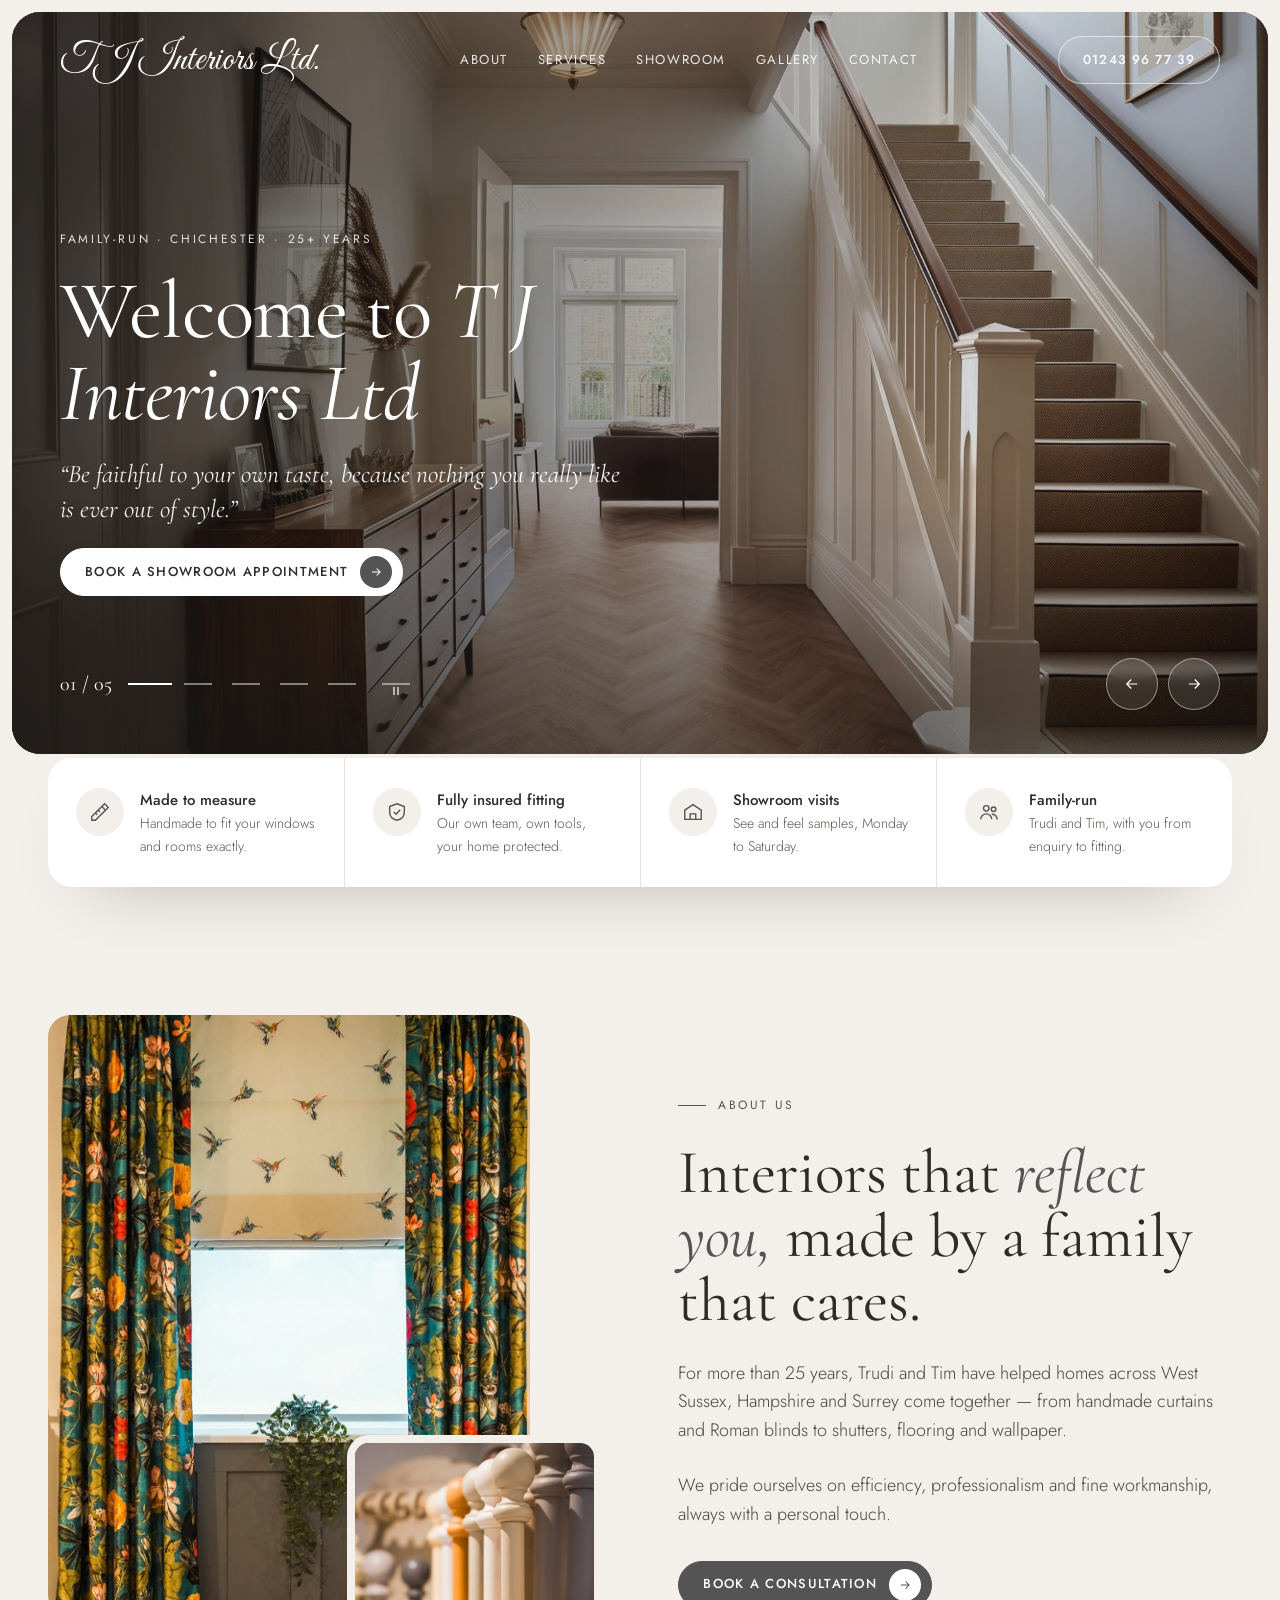
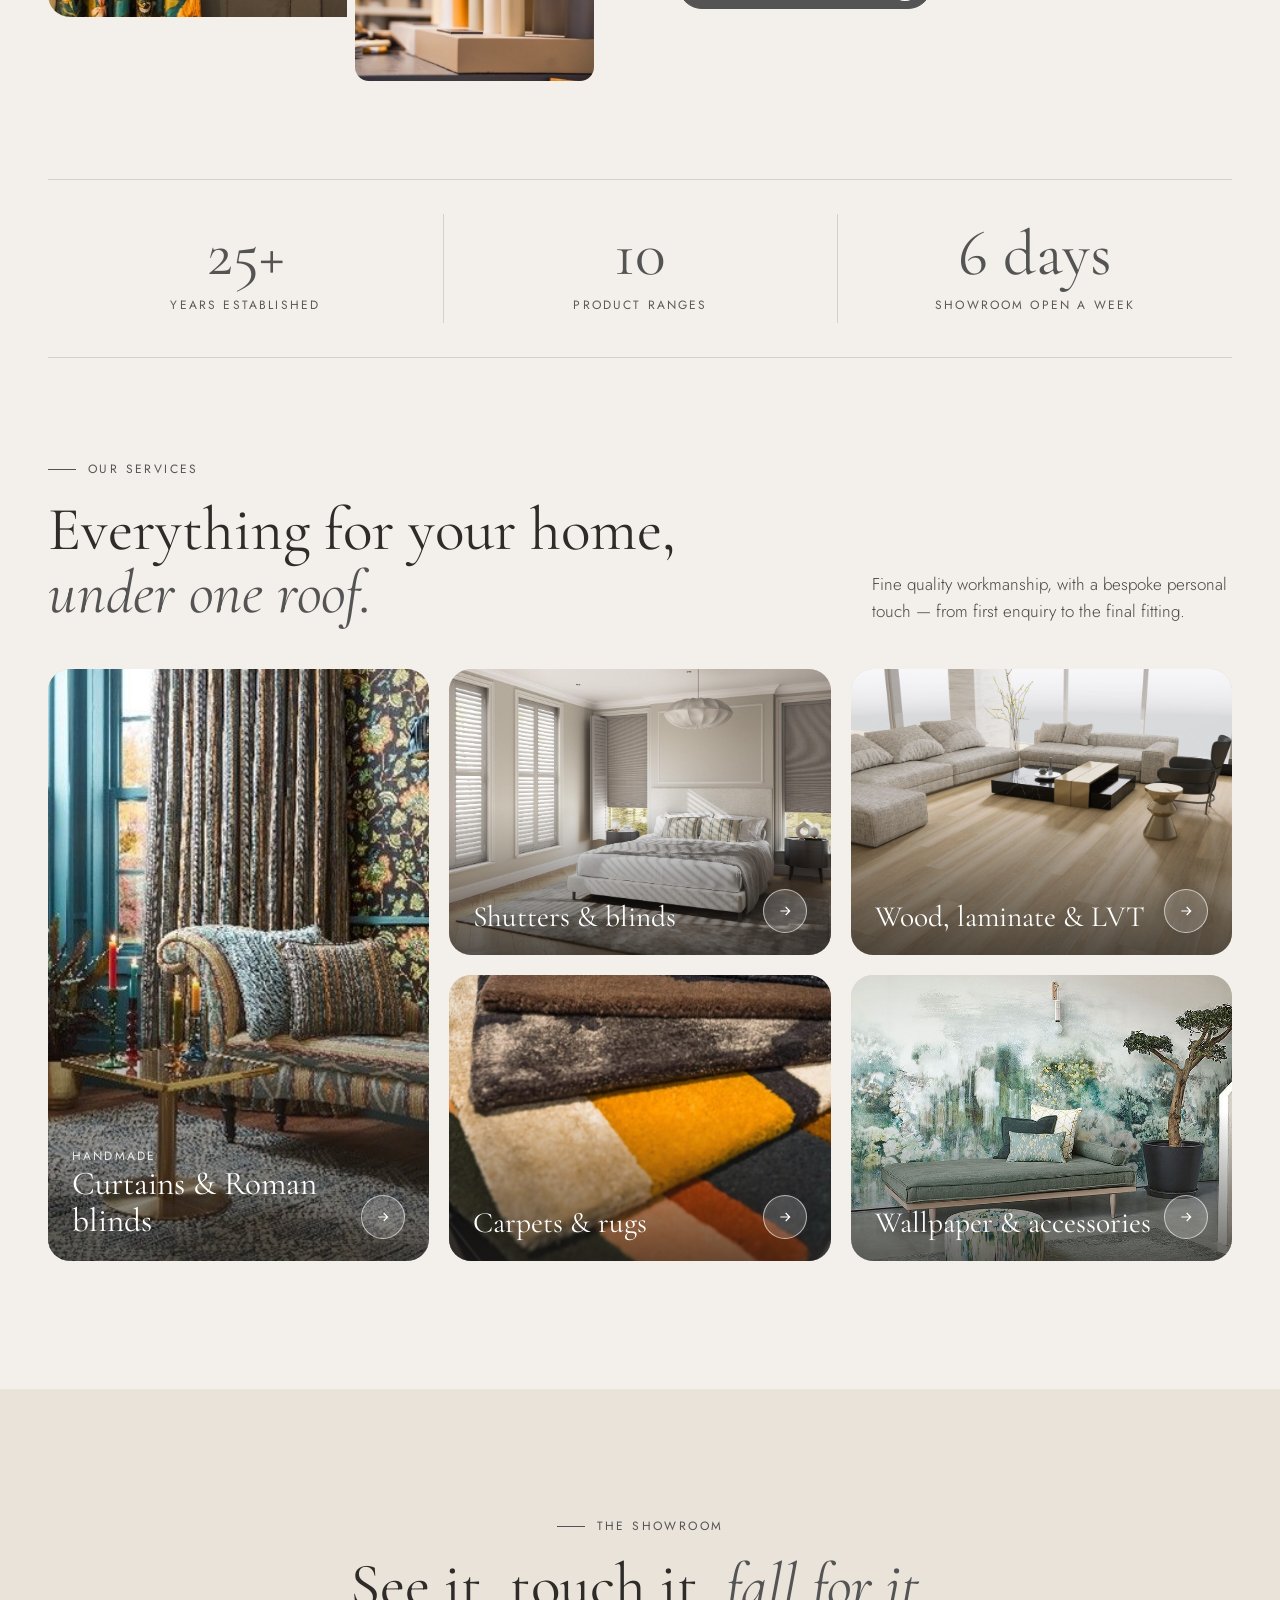
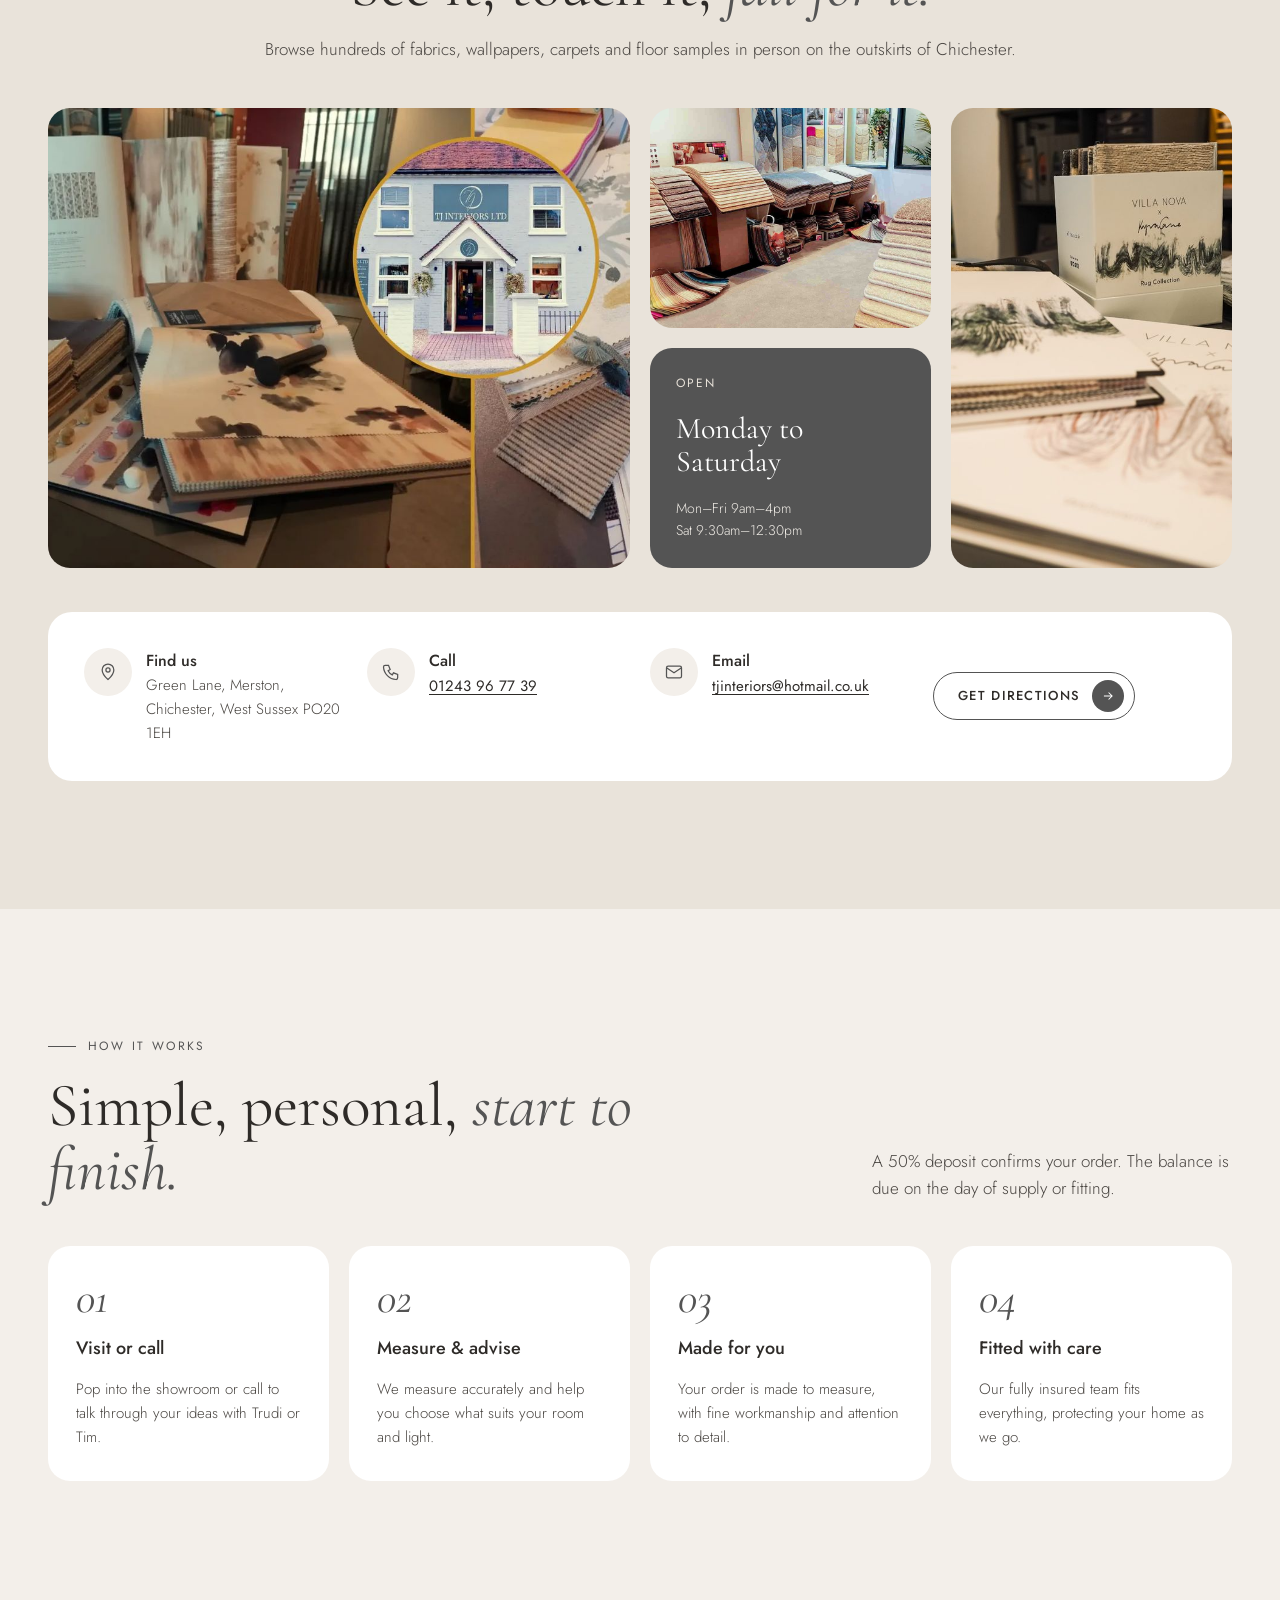
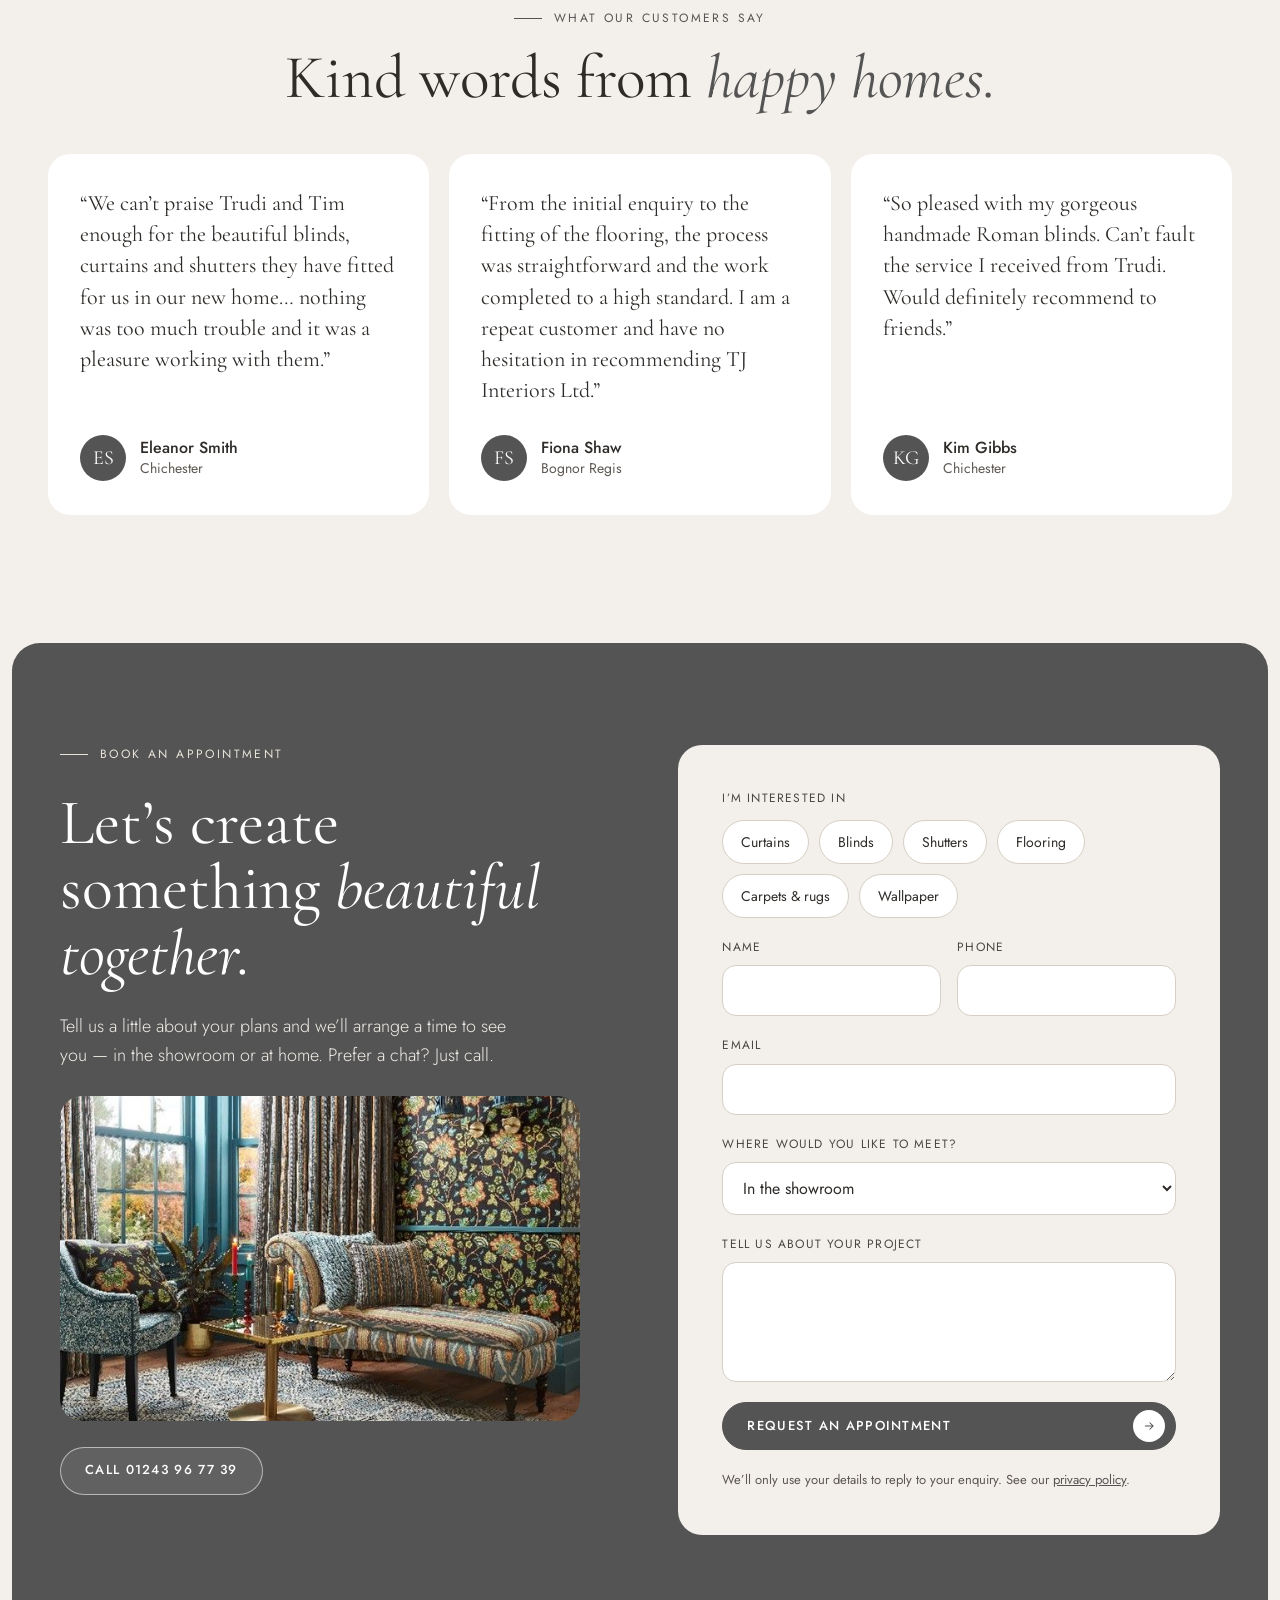
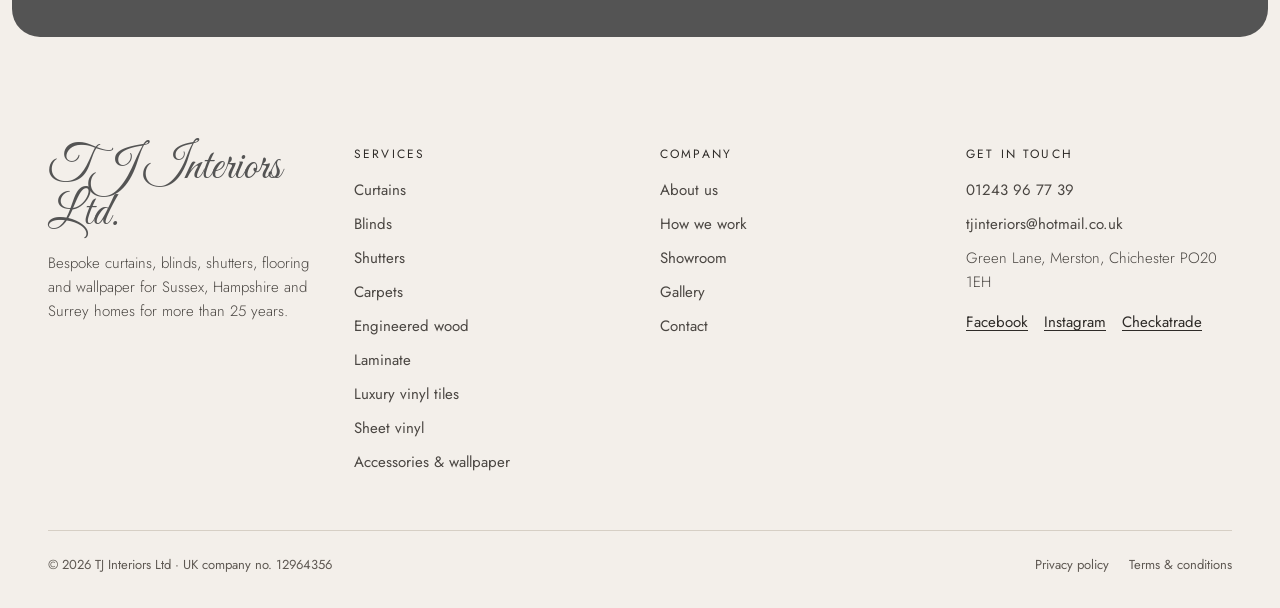
==== commit 2496cf68: "Opening Times" ====
--- a/index.html
+++ b/index.html
@@ -380,7 +380,7 @@
 <div class="reveal" style="background: #545454; color: #FFFFFF; border-radius: 22px; padding: 26px 26px; display: flex; flex-direction: column; justify-content: space-between; gap: 12px">
 <div style="font-size: 12px; letter-spacing: .18em; text-transform: uppercase; color: #E8E2D9">Open</div>
 <div class="serif" style="font-size: 30px; line-height: 1.1">Monday to Saturday</div>
-<div style="font-size: 14px; font-weight: 300; color: #F1EDE7">[OPENING TIMES]</div>
+<div style="font-size: 14px; font-weight: 300; color: #F1EDE7">Mon–Fri 9am–4pm<br>Sat 9:30am–12:30pm</div>
 </div>
 </div>
 <div class="reveal" style="display: grid; grid-template-columns: repeat(auto-fit, minmax(min(100%, 240px), 1fr)); gap: 20px; background: #FFFFFF; border-radius: 24px; padding: clamp(24px, 3vw, 36px)">
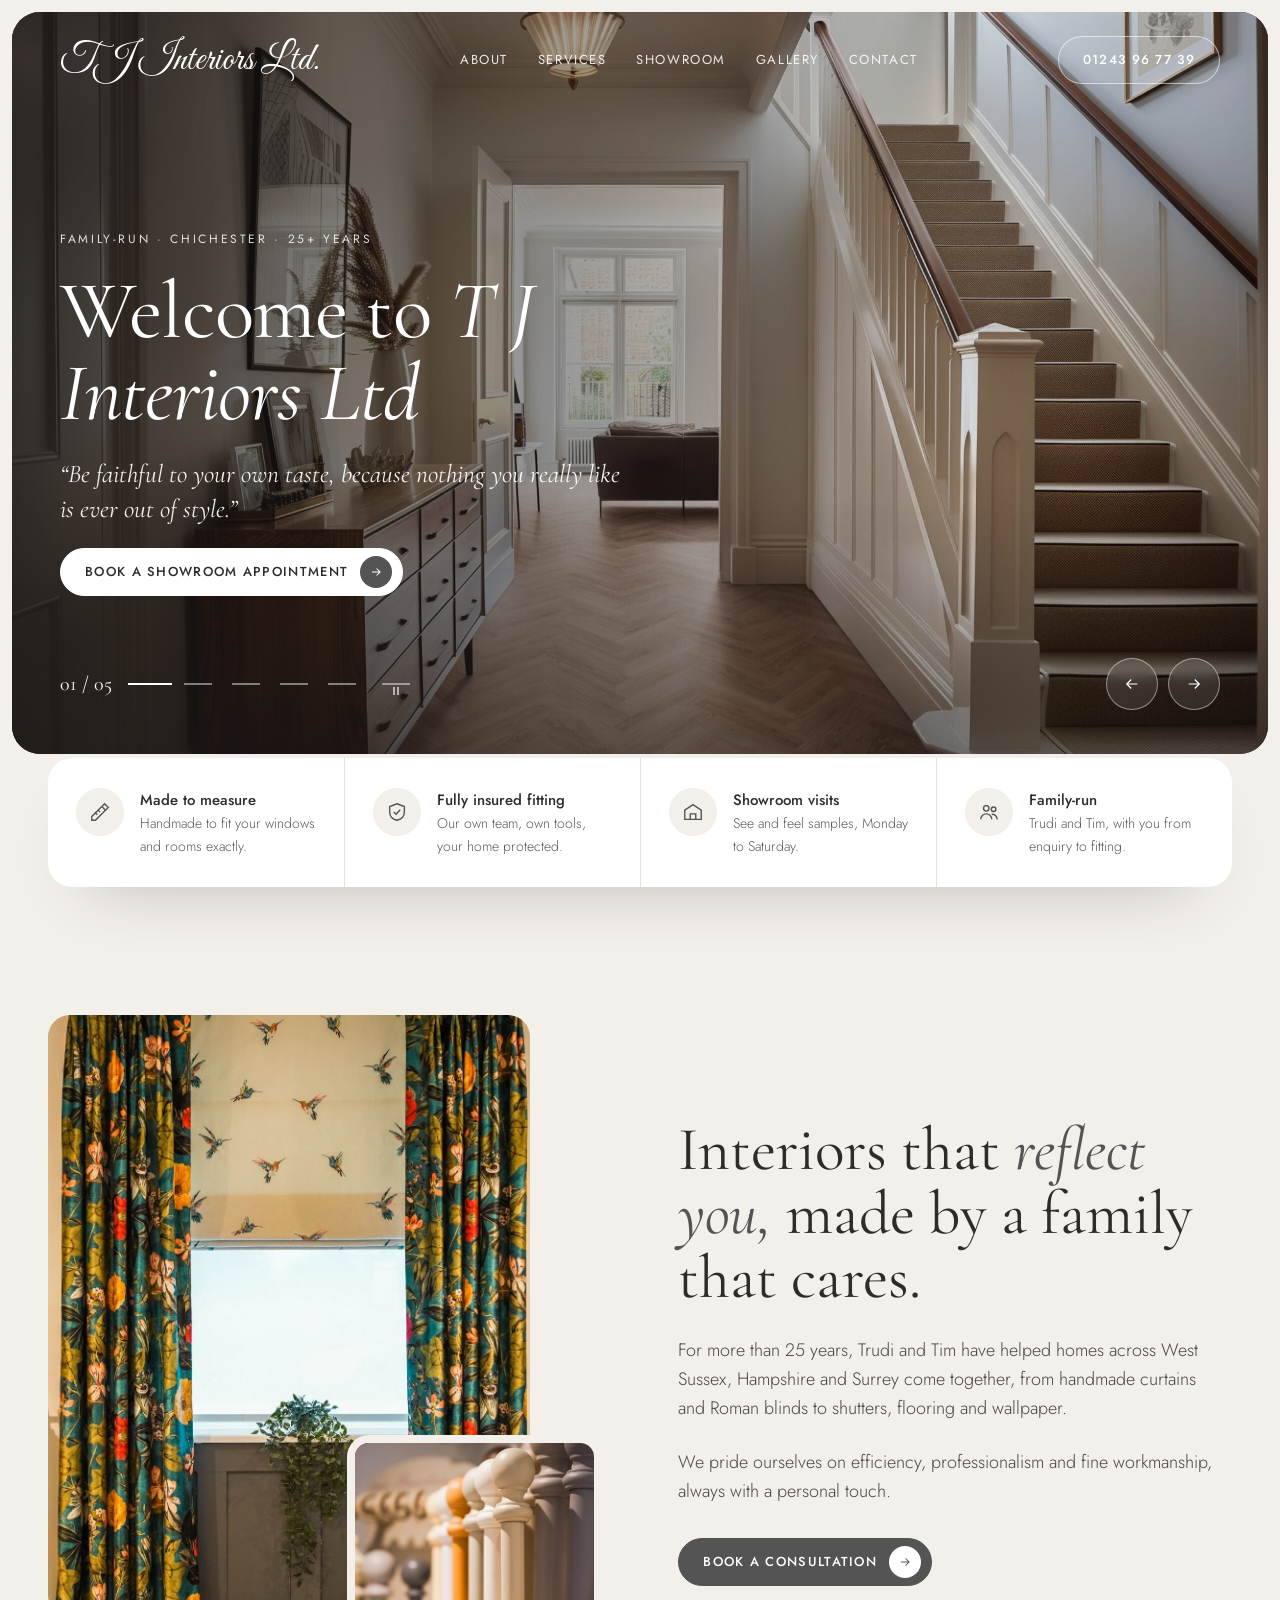
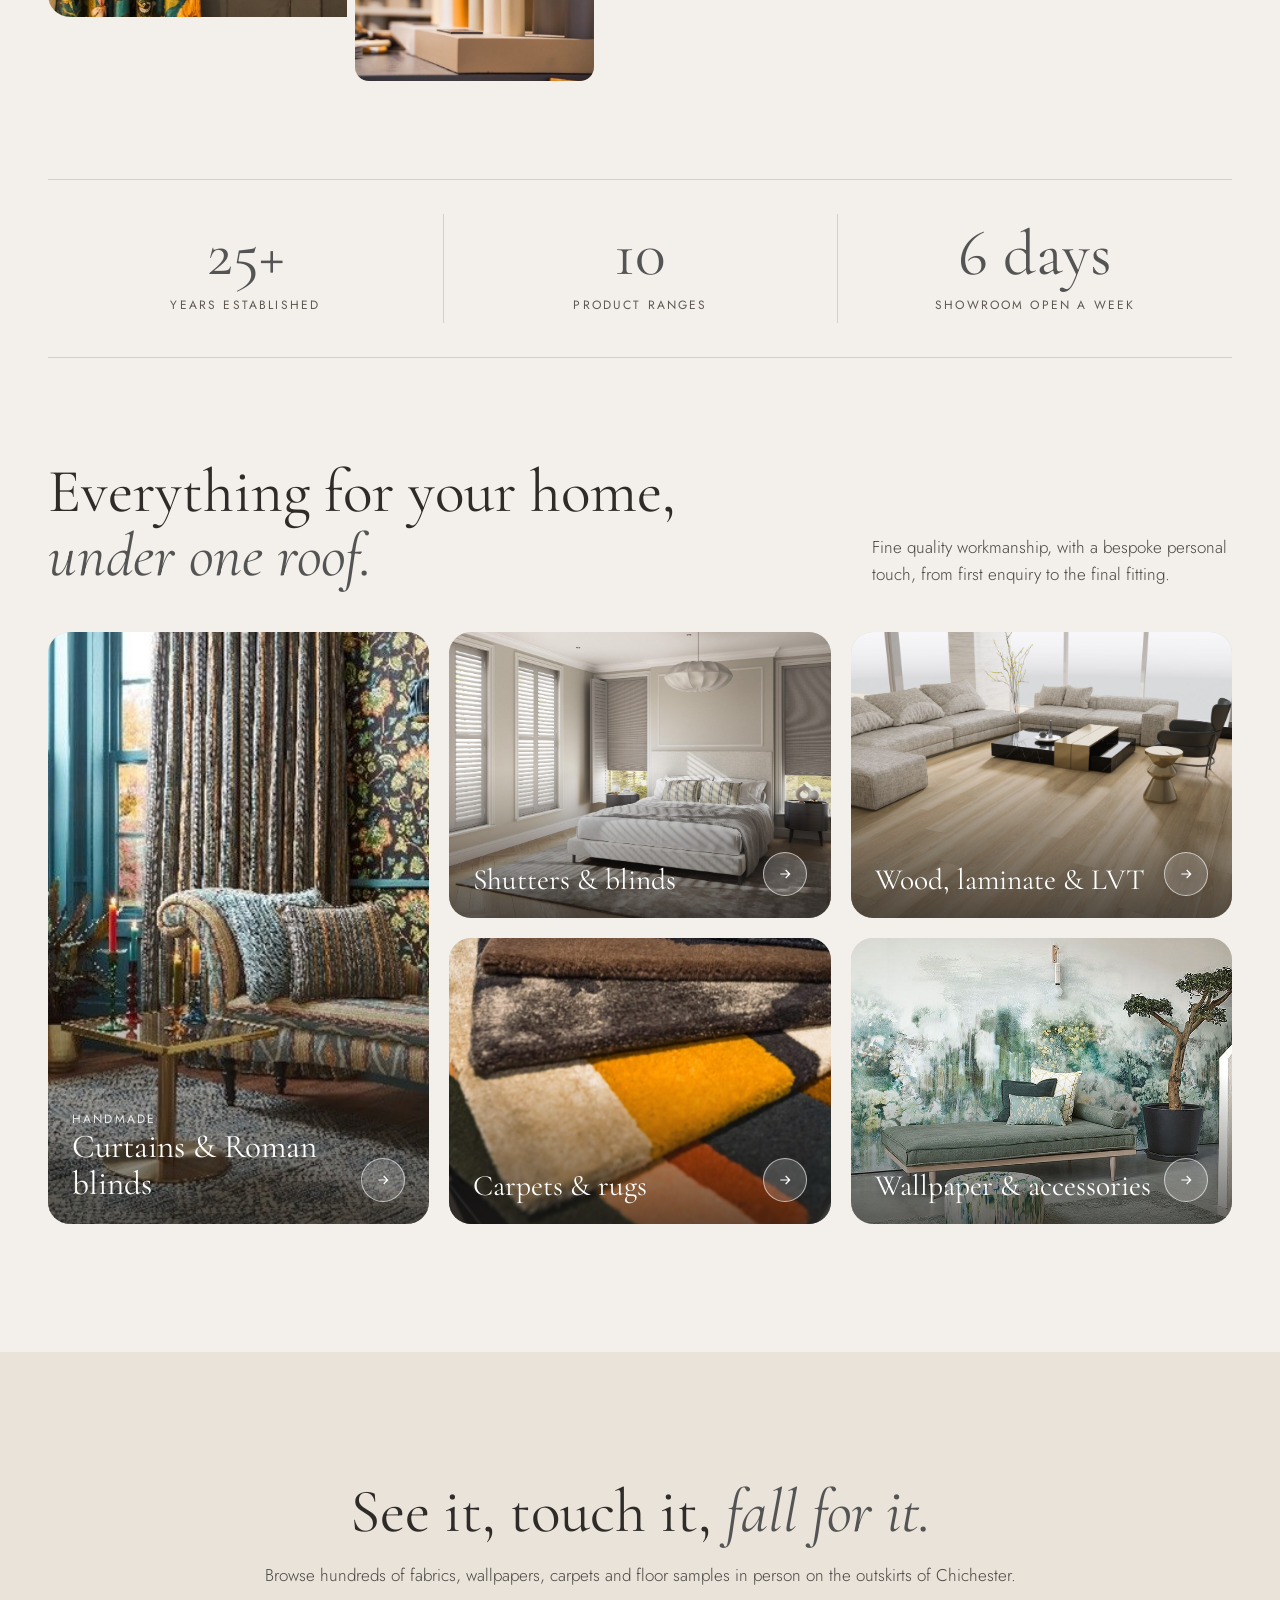
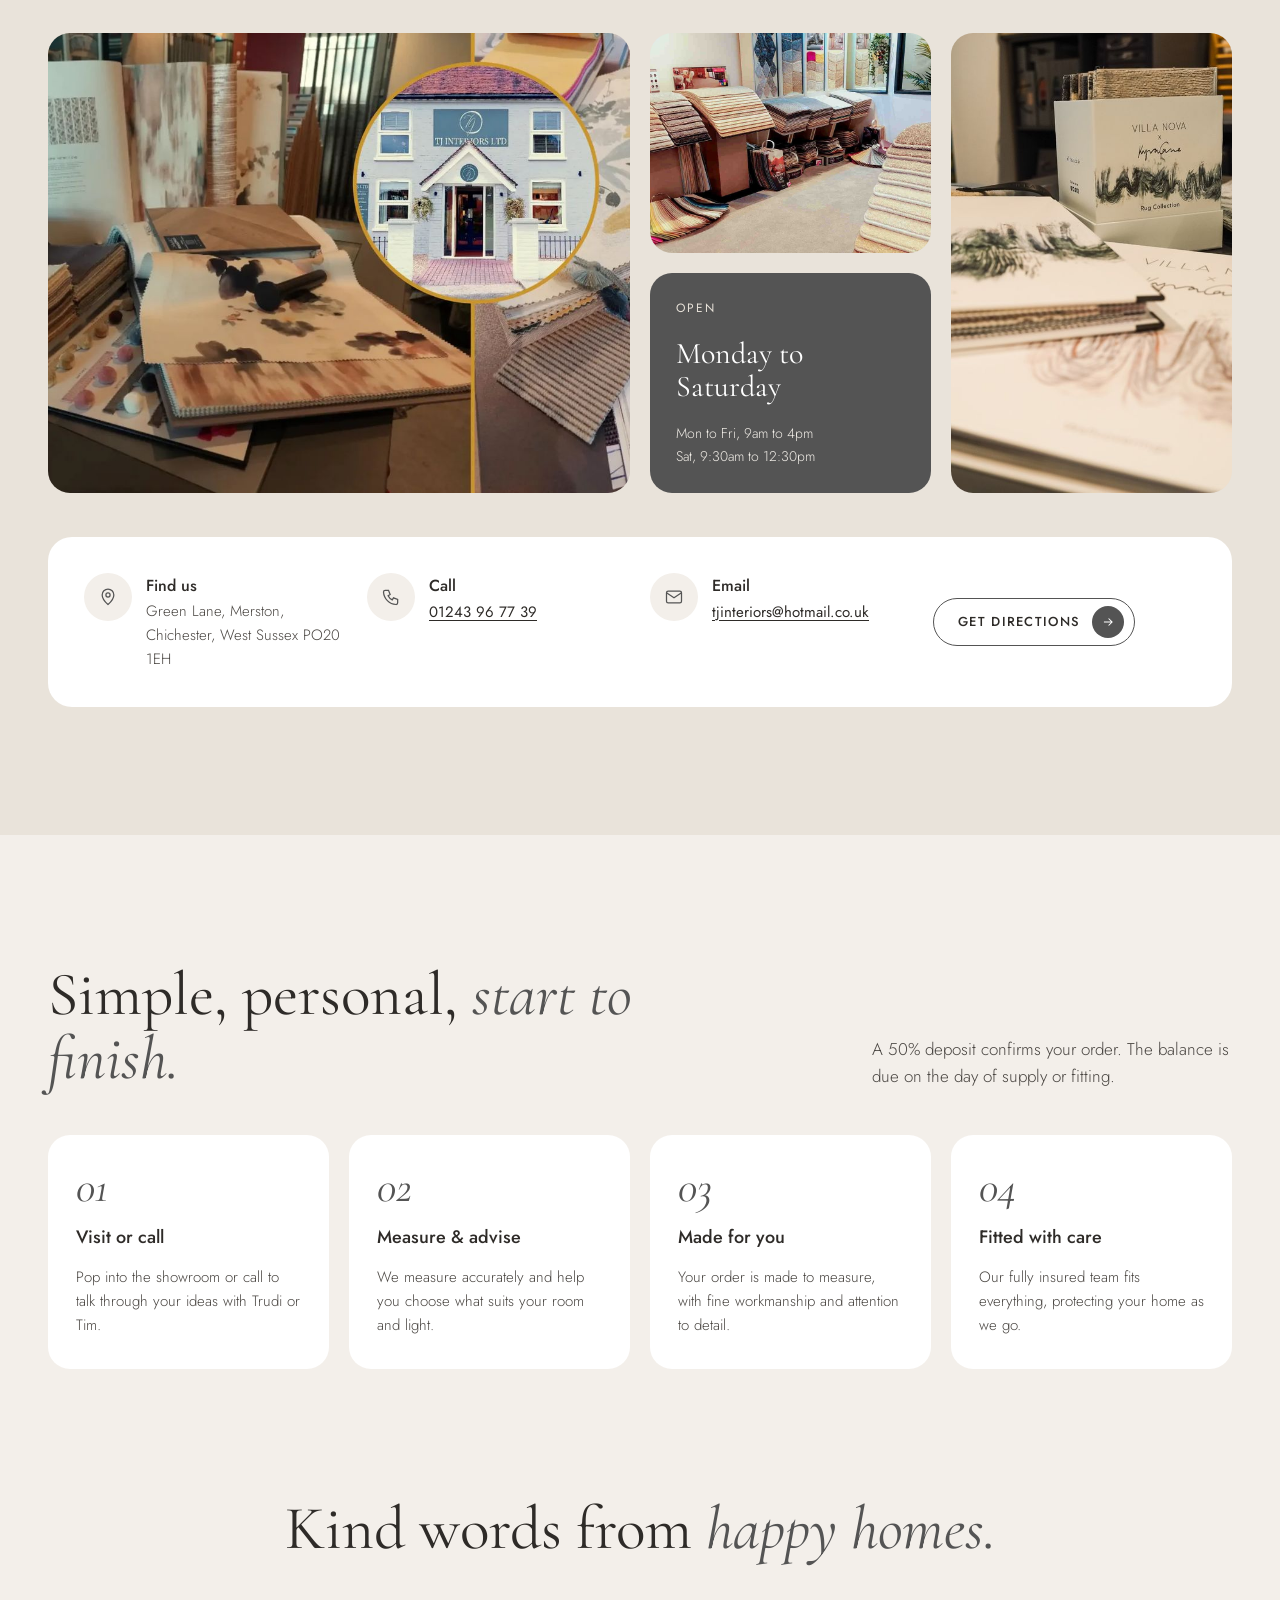
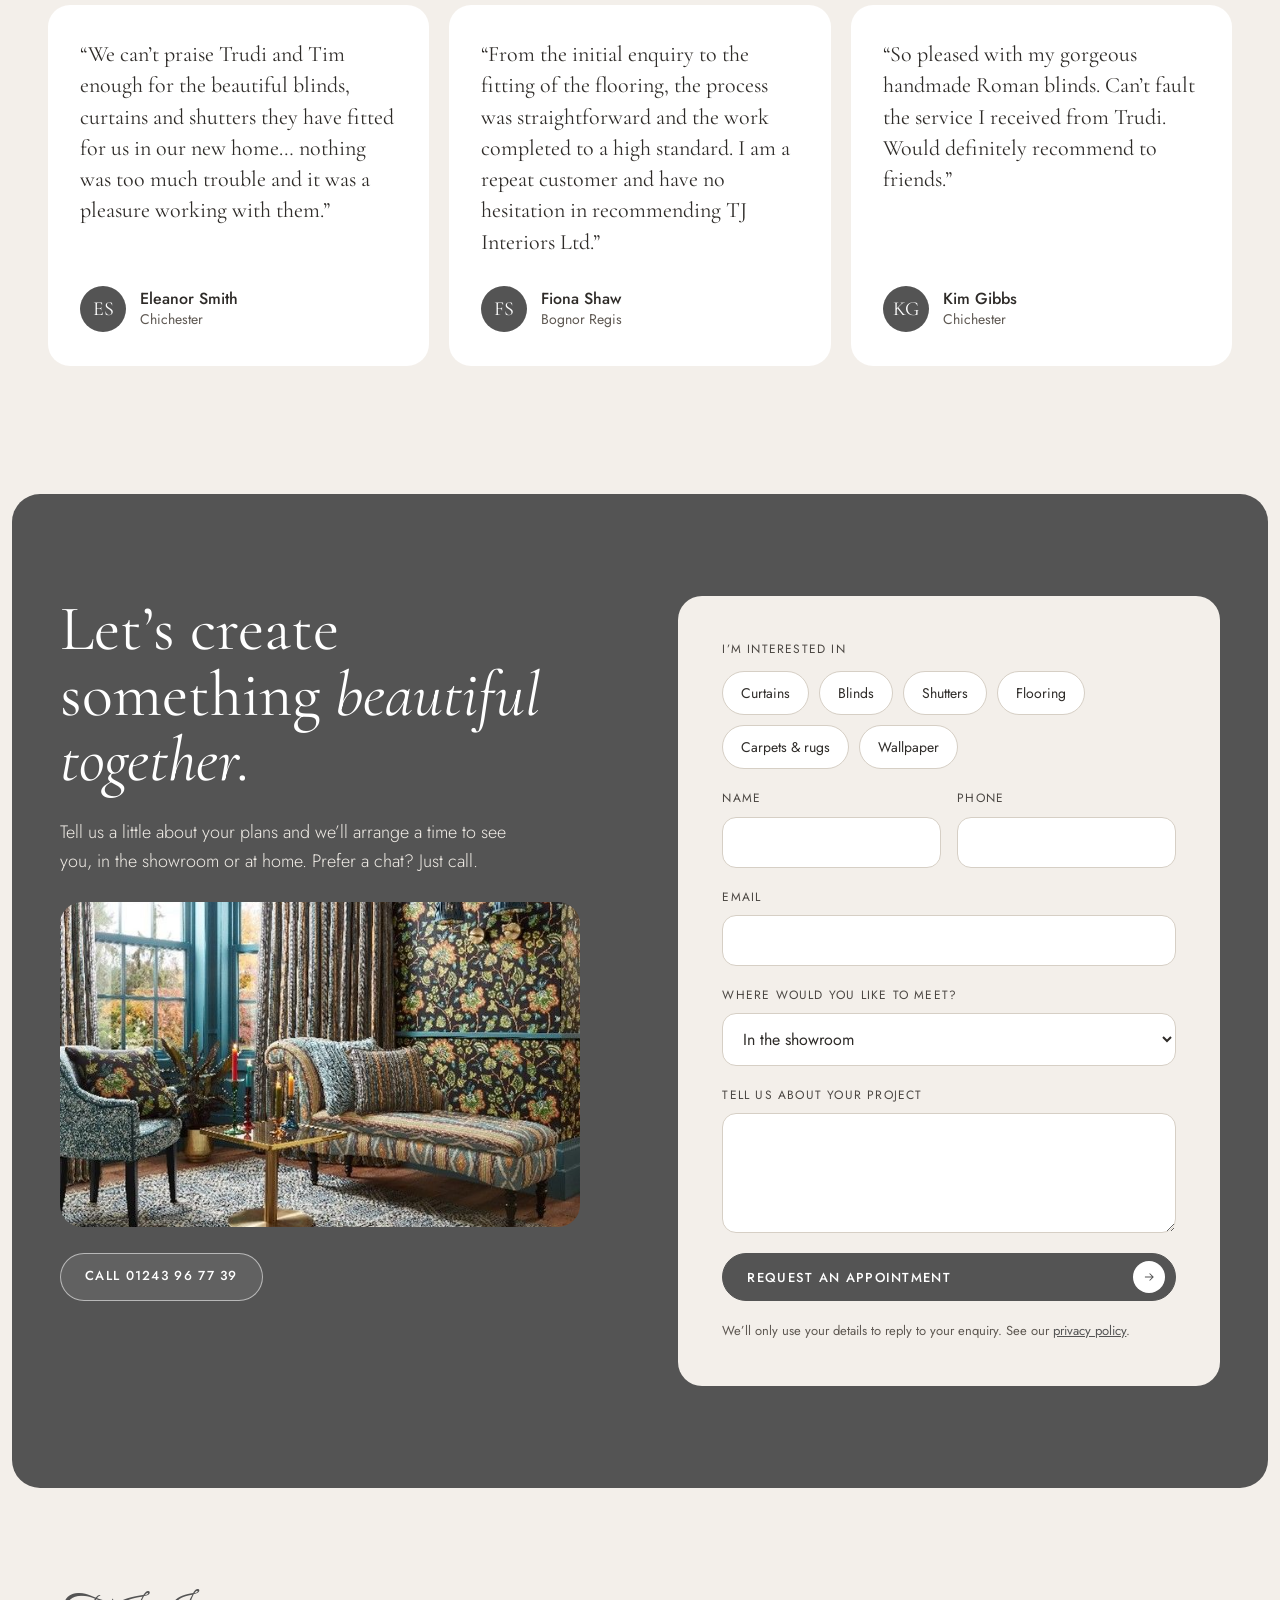
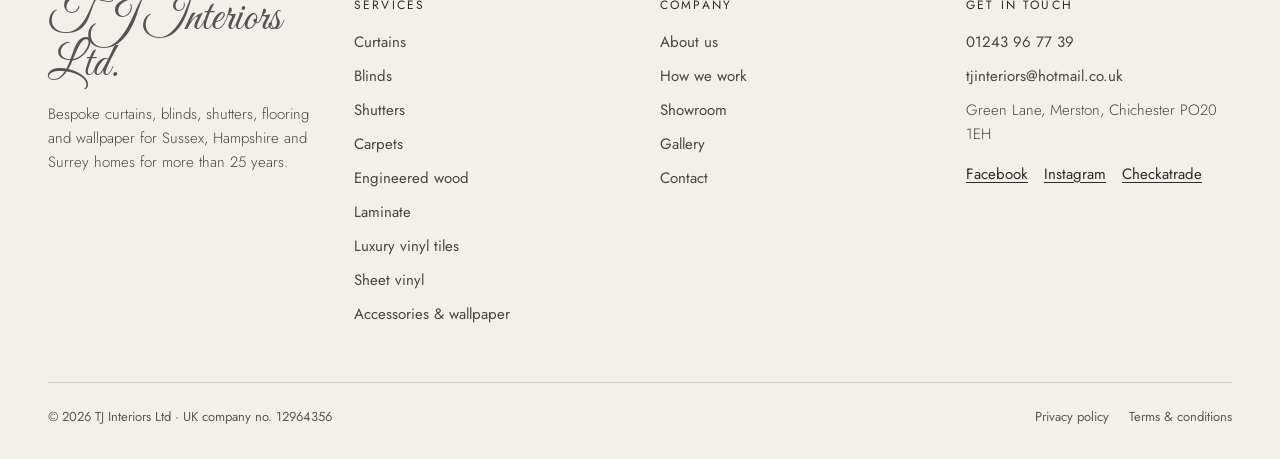
==== commit ad4d4745: "replaced files via upload Removed titles from each section. Removed dashes and re-wrote as needed." ====
--- a/index.html
+++ b/index.html
@@ -3,9 +3,9 @@
 <head>
 <meta charset="utf-8">
 <meta name="viewport" content="width=device-width, initial-scale=1">
-<title>TJ Interiors Ltd — Curtains, blinds, shutters &amp; flooring in Chichester</title>
+<title>TJ Interiors Ltd | Curtains, blinds, shutters &amp; flooring in Chichester</title>
 <meta name="description" content="Family-run interiors in Chichester for 25+ years: bespoke curtains, blinds, shutters, flooring and wallpaper, made to measure and fitted by our own team.">
-<meta property="og:title" content="TJ Interiors Ltd — Curtains, blinds, shutters &amp; flooring in Chichester">
+<meta property="og:title" content="TJ Interiors Ltd | Curtains, blinds, shutters &amp; flooring in Chichester">
 <meta property="og:description" content="Family-run interiors in Chichester for 25+ years: bespoke curtains, blinds, shutters, flooring and wallpaper, made to measure and fitted by our own team.">
 <meta name="theme-color" content="#545454">
 <link rel="icon" href="images/favicon.png">
@@ -23,8 +23,12 @@
 .wrap{width:100%;max-width:1280px;margin:0 auto;padding-left:clamp(16px,4vw,48px);padding-right:clamp(16px,4vw,48px)}
 .serif{font-family:'Cormorant Garamond',Georgia,serif}
 .script{font-family:'Great Vibes',cursive}
-.eyebrow{display:inline-flex;align-items:center;gap:12px;font-size:12px;letter-spacing:.2em;text-transform:uppercase;color:#545454}
+.eyebrow{display:none;align-items:center;gap:12px;font-size:12px;letter-spacing:.2em;text-transform:uppercase;color:#545454}
 .eyebrow::before{content:"";width:28px;height:1px;background:currentColor}
+.labels-line .eyebrow,.labels-numbered .eyebrow{display:inline-flex}
+.labels-numbered{counter-reset:sec}
+.labels-numbered .eyebrow{gap:12px;font-family:'Cormorant Garamond',Georgia,serif;font-style:italic;font-size:21px;line-height:1;letter-spacing:0;text-transform:none}
+.labels-numbered .eyebrow::before{counter-increment:sec;content:counter(sec,decimal-leading-zero);width:auto;height:auto;background:none;font-family:'Jost',sans-serif;font-style:normal;font-size:11px;letter-spacing:.16em;opacity:.65}
 .pill{display:inline-flex;align-items:center;justify-content:center;gap:12px;min-height:48px;padding:0 10px 0 24px;border-radius:999px;font-family:'Jost',sans-serif;font-size:13px;font-weight:500;letter-spacing:.1em;text-transform:uppercase;cursor:pointer;transition:background .3s ease,color .3s ease,border-color .3s ease}
 .pill .dot{display:inline-flex;align-items:center;justify-content:center;width:32px;height:32px;border-radius:50%;transition:transform .35s cubic-bezier(.2,.7,.2,1)}
 .pill:hover .dot{transform:translateX(3px) rotate(-45deg)}
@@ -147,7 +151,7 @@
 <style>body{margin:0}</style>
 </head>
 <body>
-<div class="motion-on" style="font-family: 'Jost', system-ui, sans-serif; color: #2E2B28; background: #F3EFEA; line-height: 1.6; -webkit-font-smoothing: antialiased; overflow-x: hidden">
+<div class="motion-on labels-none" style="font-family: 'Jost', system-ui, sans-serif; color: #2E2B28; background: #F3EFEA; line-height: 1.6; -webkit-font-smoothing: antialiased; overflow-x: hidden">
 
 <!-- ============ HERO SLIDER ============ -->
 <div style="padding: 12px">
@@ -199,7 +203,7 @@
 <div class="slide-copy" style="max-width: 680px; color: #FFFFFF; display: flex; flex-direction: column; gap: 22px; padding-top: 60px">
 <span style="font-size: 12px; letter-spacing: .22em; text-transform: uppercase; color: rgba(255,255,255,.85)">Shutters &amp; window dressings</span>
 <h2 class="serif" style="margin: 0; font-size: clamp(44px, 6vw, 86px); line-height: 1; font-weight: 400">Finest <em>luxury interiors</em></h2>
-<p style="margin: 0; font-size: 18px; font-weight: 300; color: rgba(255,255,255,.92); max-width: 520px">Let’s discuss your new project — please do not hesitate to get in touch.</p>
+<p style="margin: 0; font-size: 18px; font-weight: 300; color: rgba(255,255,255,.92); max-width: 520px">Let’s discuss your new project. Please do not hesitate to get in touch.</p>
 <div><a class="pill pill-light" href="#book">Get in touch<span class="dot"><svg width="14" height="14" viewBox="0 0 24 24" fill="none" stroke="currentColor" stroke-width="1.8" aria-hidden="true"><path d="M5 12h14M13 6l6 6-6 6"></path></svg></span></a></div>
 </div>
 </div>
@@ -221,7 +225,7 @@
 <!-- Header over slider -->
 <header style="position: absolute; top: 0; left: 0; right: 0; z-index: 5">
 <div class="wrap" style="display: flex; align-items: center; justify-content: space-between; gap: 20px; min-height: 96px">
-<a href="#top" aria-label="TJ Interiors Ltd — home" style="color: #FFFFFF; line-height: 1">
+<a href="#top" aria-label="TJ Interiors Ltd, home" style="color: #FFFFFF; line-height: 1">
 <span class="script" style="font-size: clamp(32px, 3vw, 42px); white-space: nowrap; color: #FFFFFF">TJ Interiors Ltd.</span>
 </a>
 <nav class="nav-links" aria-label="Main">
@@ -310,7 +314,7 @@
 <div class="reveal" style="display: flex; flex-direction: column; gap: 26px">
 <span class="eyebrow">About us</span>
 <h2 class="serif" style="margin: 0; font-size: clamp(40px, 4.8vw, 66px); line-height: 1.04; font-weight: 400">Interiors that <em style="color: #545454">reflect you,</em> made by a family that cares.</h2>
-<p style="margin: 0; font-size: 18px; font-weight: 300; color: #4A4642; max-width: 540px">For more than 25 years, Trudi and Tim have helped homes across West Sussex, Hampshire and Surrey come together — from handmade curtains and Roman blinds to shutters, flooring and wallpaper.</p>
+<p style="margin: 0; font-size: 18px; font-weight: 300; color: #4A4642; max-width: 540px">For more than 25 years, Trudi and Tim have helped homes across West Sussex, Hampshire and Surrey come together, from handmade curtains and Roman blinds to shutters, flooring and wallpaper.</p>
 <p style="margin: 0; font-size: 18px; font-weight: 300; color: #4A4642; max-width: 540px">We pride ourselves on efficiency, professionalism and fine workmanship, always with a personal touch.</p>
 <div style="display: flex; flex-wrap: wrap; gap: 12px; padding-top: 6px">
 <a class="pill pill-dark" href="#book">Book a consultation<span class="dot"><svg width="14" height="14" viewBox="0 0 24 24" fill="none" stroke="currentColor" stroke-width="1.8" aria-hidden="true"><path d="M5 12h14M13 6l6 6-6 6"></path></svg></span></a>
@@ -333,7 +337,7 @@
 <span class="eyebrow">Our services</span>
 <h2 class="serif" style="margin: 0; font-size: clamp(40px, 4.8vw, 66px); line-height: 1.04; font-weight: 400">Everything for your home, <em style="color: #545454">under one roof.</em></h2>
 </div>
-<p style="margin: 0; max-width: 360px; font-size: 17px; font-weight: 300; color: #4A4642">Fine quality workmanship, with a bespoke personal touch — from first enquiry to the final fitting.</p>
+<p style="margin: 0; max-width: 360px; font-size: 17px; font-weight: 300; color: #4A4642">Fine quality workmanship, with a bespoke personal touch, from first enquiry to the final fitting.</p>
 </div>
 <div class="cats">
 <a class="tile tall reveal" href="curtains.html" aria-label="Curtains and Roman blinds">
@@ -380,7 +384,7 @@
 <div class="reveal" style="background: #545454; color: #FFFFFF; border-radius: 22px; padding: 26px 26px; display: flex; flex-direction: column; justify-content: space-between; gap: 12px">
 <div style="font-size: 12px; letter-spacing: .18em; text-transform: uppercase; color: #E8E2D9">Open</div>
 <div class="serif" style="font-size: 30px; line-height: 1.1">Monday to Saturday</div>
-<div style="font-size: 14px; font-weight: 300; color: #F1EDE7">Mon–Fri 9am–4pm<br>Sat 9:30am–12:30pm</div>
+<div style="font-size: 14px; font-weight: 300; color: #F1EDE7">Mon to Fri, 9am to 4pm<br>Sat, 9:30am to 12:30pm</div>
 </div>
 </div>
 <div class="reveal" style="display: grid; grid-template-columns: repeat(auto-fit, minmax(min(100%, 240px), 1fr)); gap: 20px; background: #FFFFFF; border-radius: 24px; padding: clamp(24px, 3vw, 36px)">
@@ -443,7 +447,7 @@
 <div class="reveal" style="display: flex; flex-direction: column; gap: 26px">
 <span class="eyebrow" style="color: #E8E2D9">Book an appointment</span>
 <h2 class="serif" style="margin: 0; font-size: clamp(42px, 5vw, 70px); line-height: 1.02; font-weight: 400">Let’s create something <em>beautiful together.</em></h2>
-<p style="margin: 0; font-size: 18px; font-weight: 300; color: #F1EDE7; max-width: 460px">Tell us a little about your plans and we’ll arrange a time to see you — in the showroom or at home. Prefer a chat? Just call.</p>
+<p style="margin: 0; font-size: 18px; font-weight: 300; color: #F1EDE7; max-width: 460px">Tell us a little about your plans and we’ll arrange a time to see you, in the showroom or at home. Prefer a chat? Just call.</p>
 <div class="photo" style="aspect-ratio: 16 / 10; max-width: 520px"><img src="images/patterned-curtains-wallpaper.jpg" alt="Patterned curtains and matching wallpaper in a sitting room"></div>
 <div style="display: flex; flex-wrap: wrap; gap: 12px"><a class="pill pill-ghost" href="tel:+441243967739">Call 01243 96 77 39</a></div>
 </div>
@@ -452,7 +456,7 @@
 <div style="display: flex; flex-direction: column; gap: 16px; align-items: flex-start; padding: 24px 0">
 <span style="display: inline-flex; align-items: center; justify-content: center; width: 56px; height: 56px; border-radius: 50%; background: #545454; color: #FFFFFF"><svg width="24" height="24" viewBox="0 0 24 24" fill="none" stroke="currentColor" stroke-width="1.8" aria-hidden="true"><path d="M5 12l5 5L20 7"></path></svg></span>
 <h3 class="serif" style="margin: 0; font-size: 36px; font-weight: 400">Thank you.</h3>
-<p style="margin: 0; font-size: 17px; font-weight: 300; color: #4A4642">We’ve received your request — Trudi or Tim will be in touch shortly to arrange your appointment.</p>
+<p style="margin: 0; font-size: 17px; font-weight: 300; color: #4A4642">We’ve received your request. Trudi or Tim will be in touch shortly to arrange your appointment.</p>
 <button class="pill pill-line" type="button" data-action="reset" style="padding: 0 24px">Send another request</button>
 </div>
 </span>
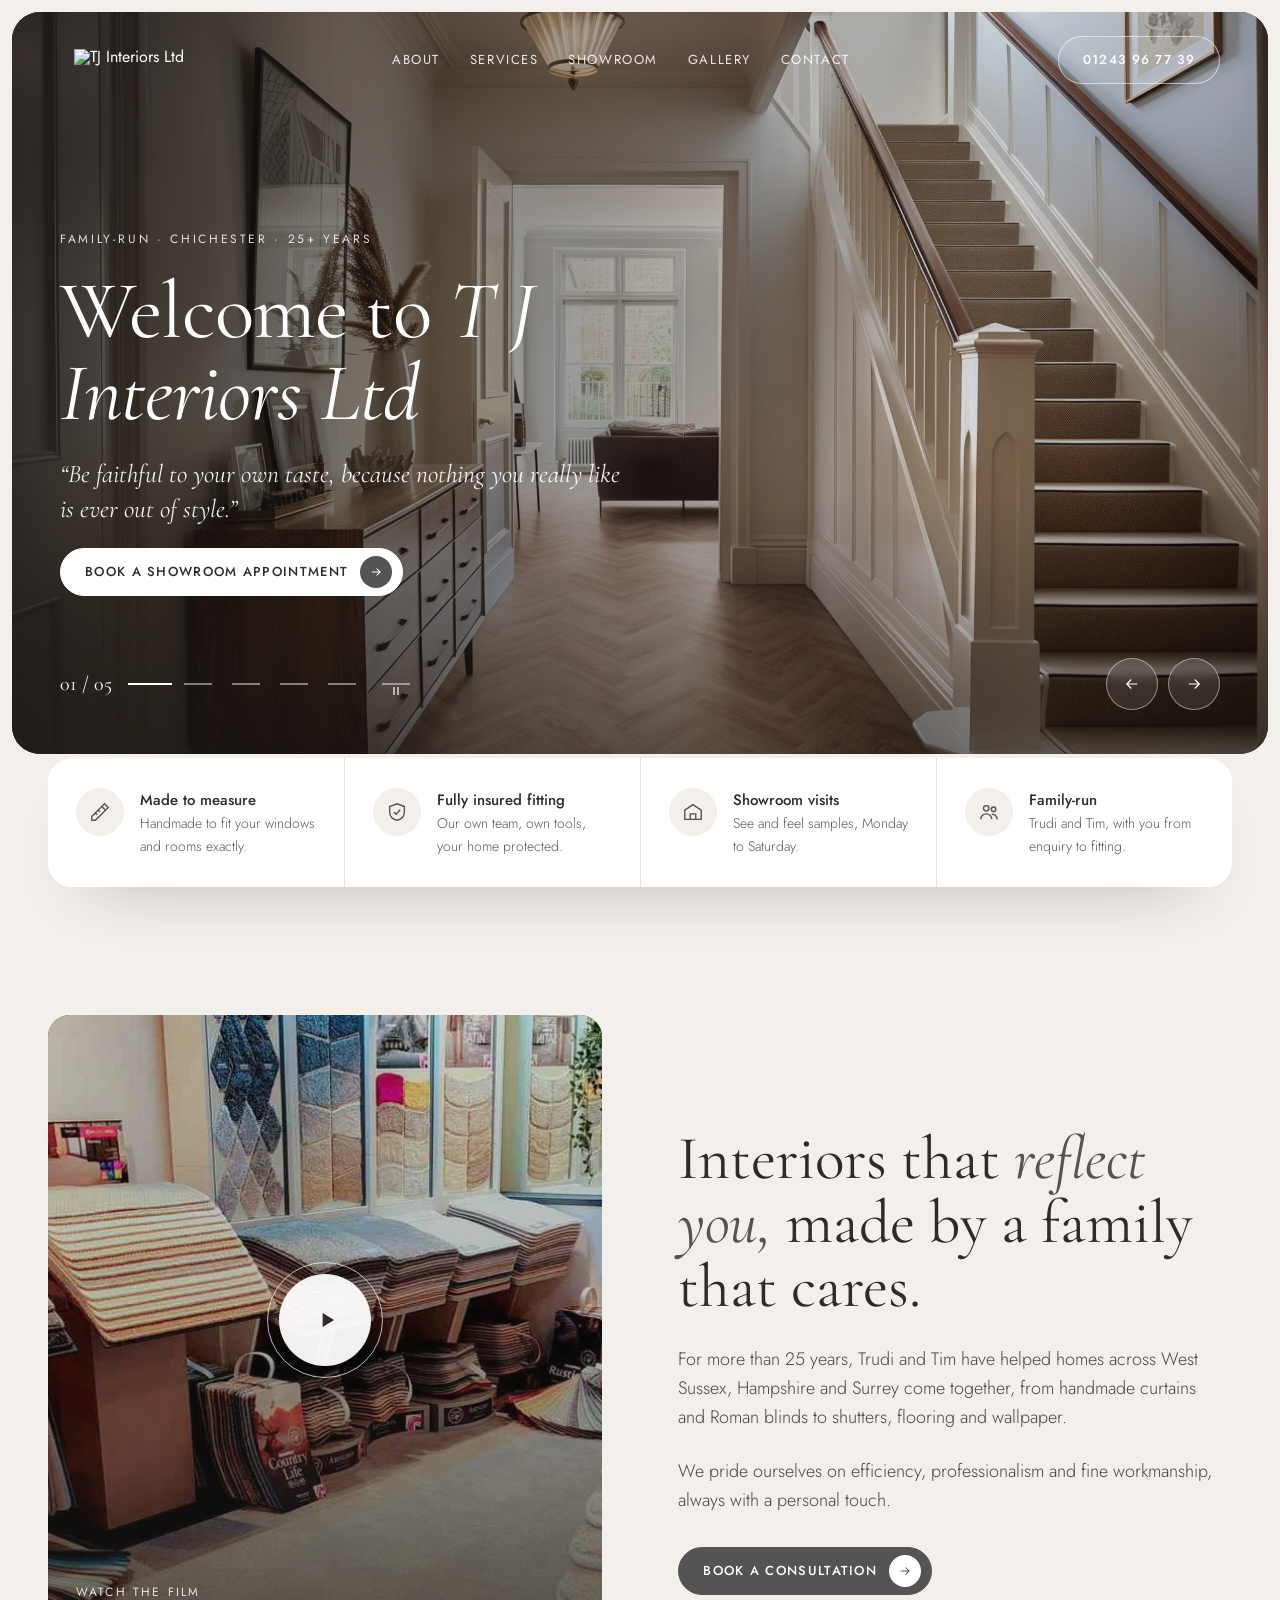
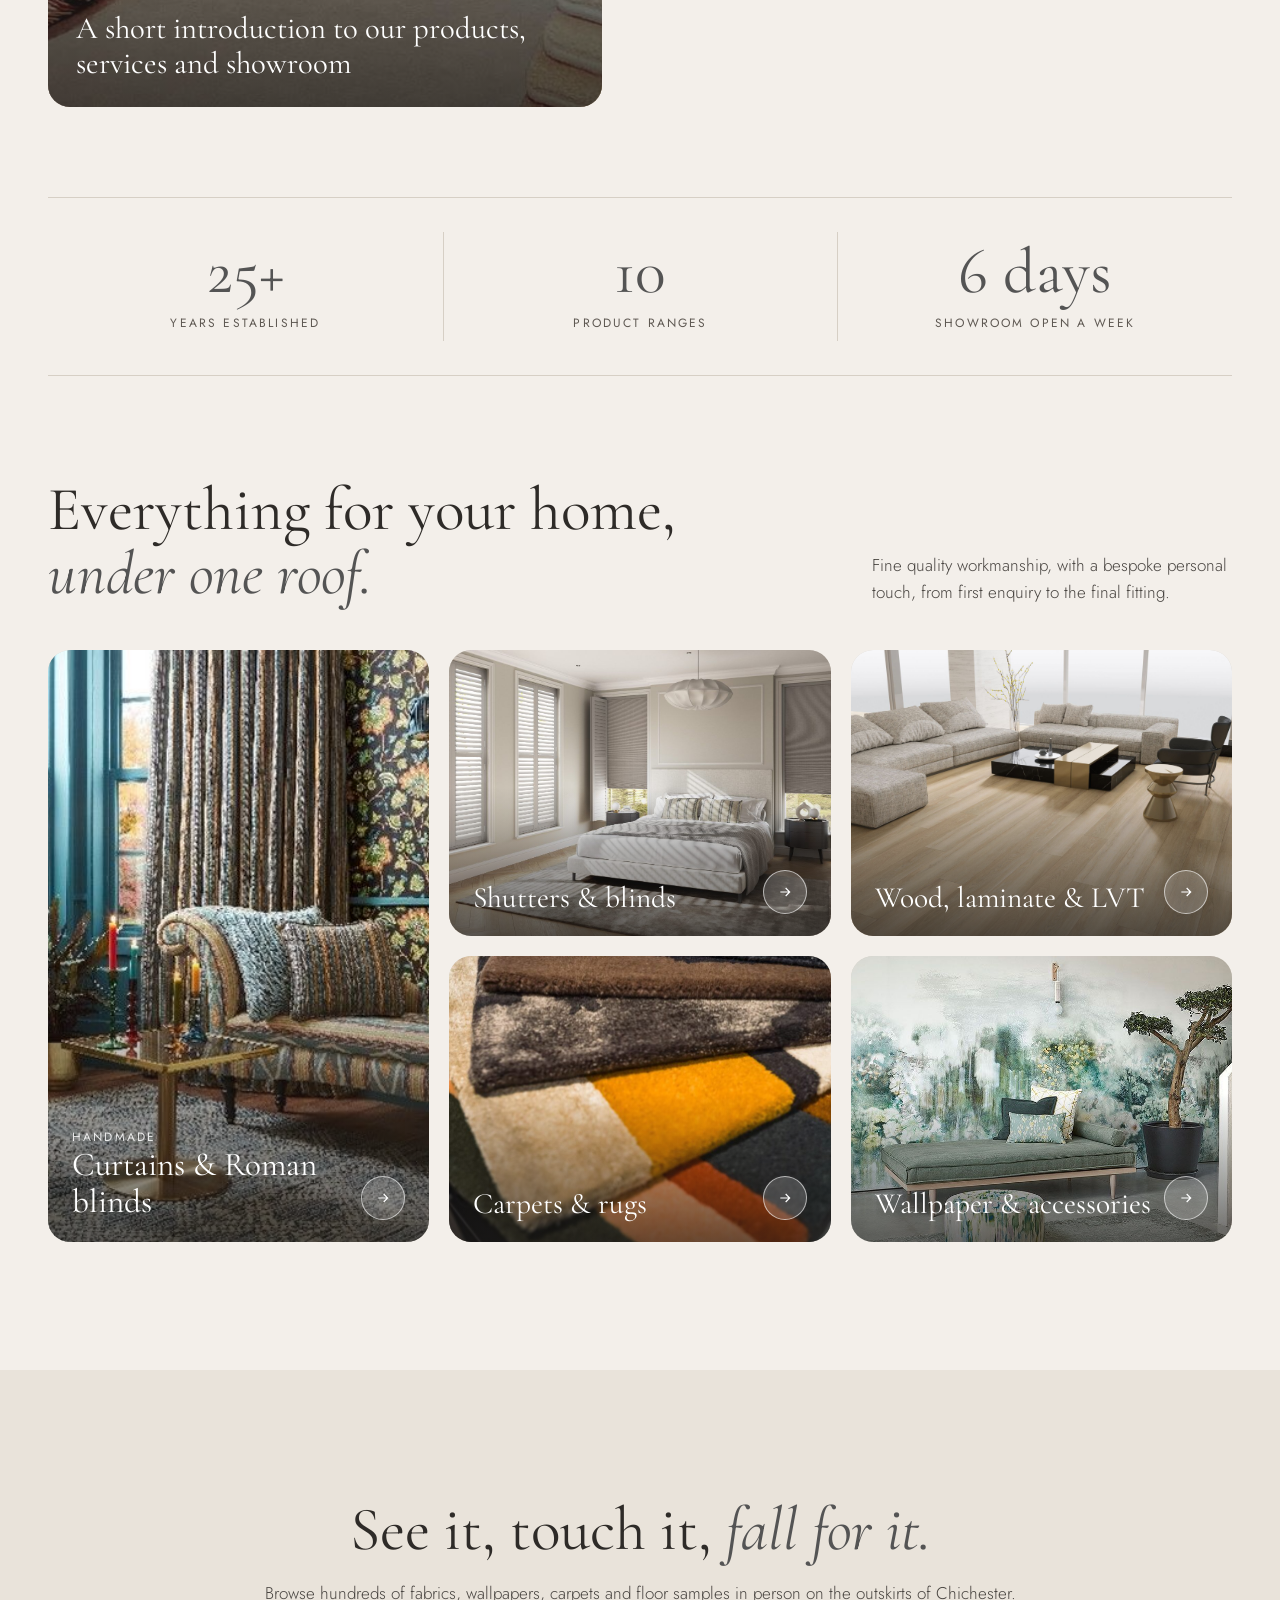
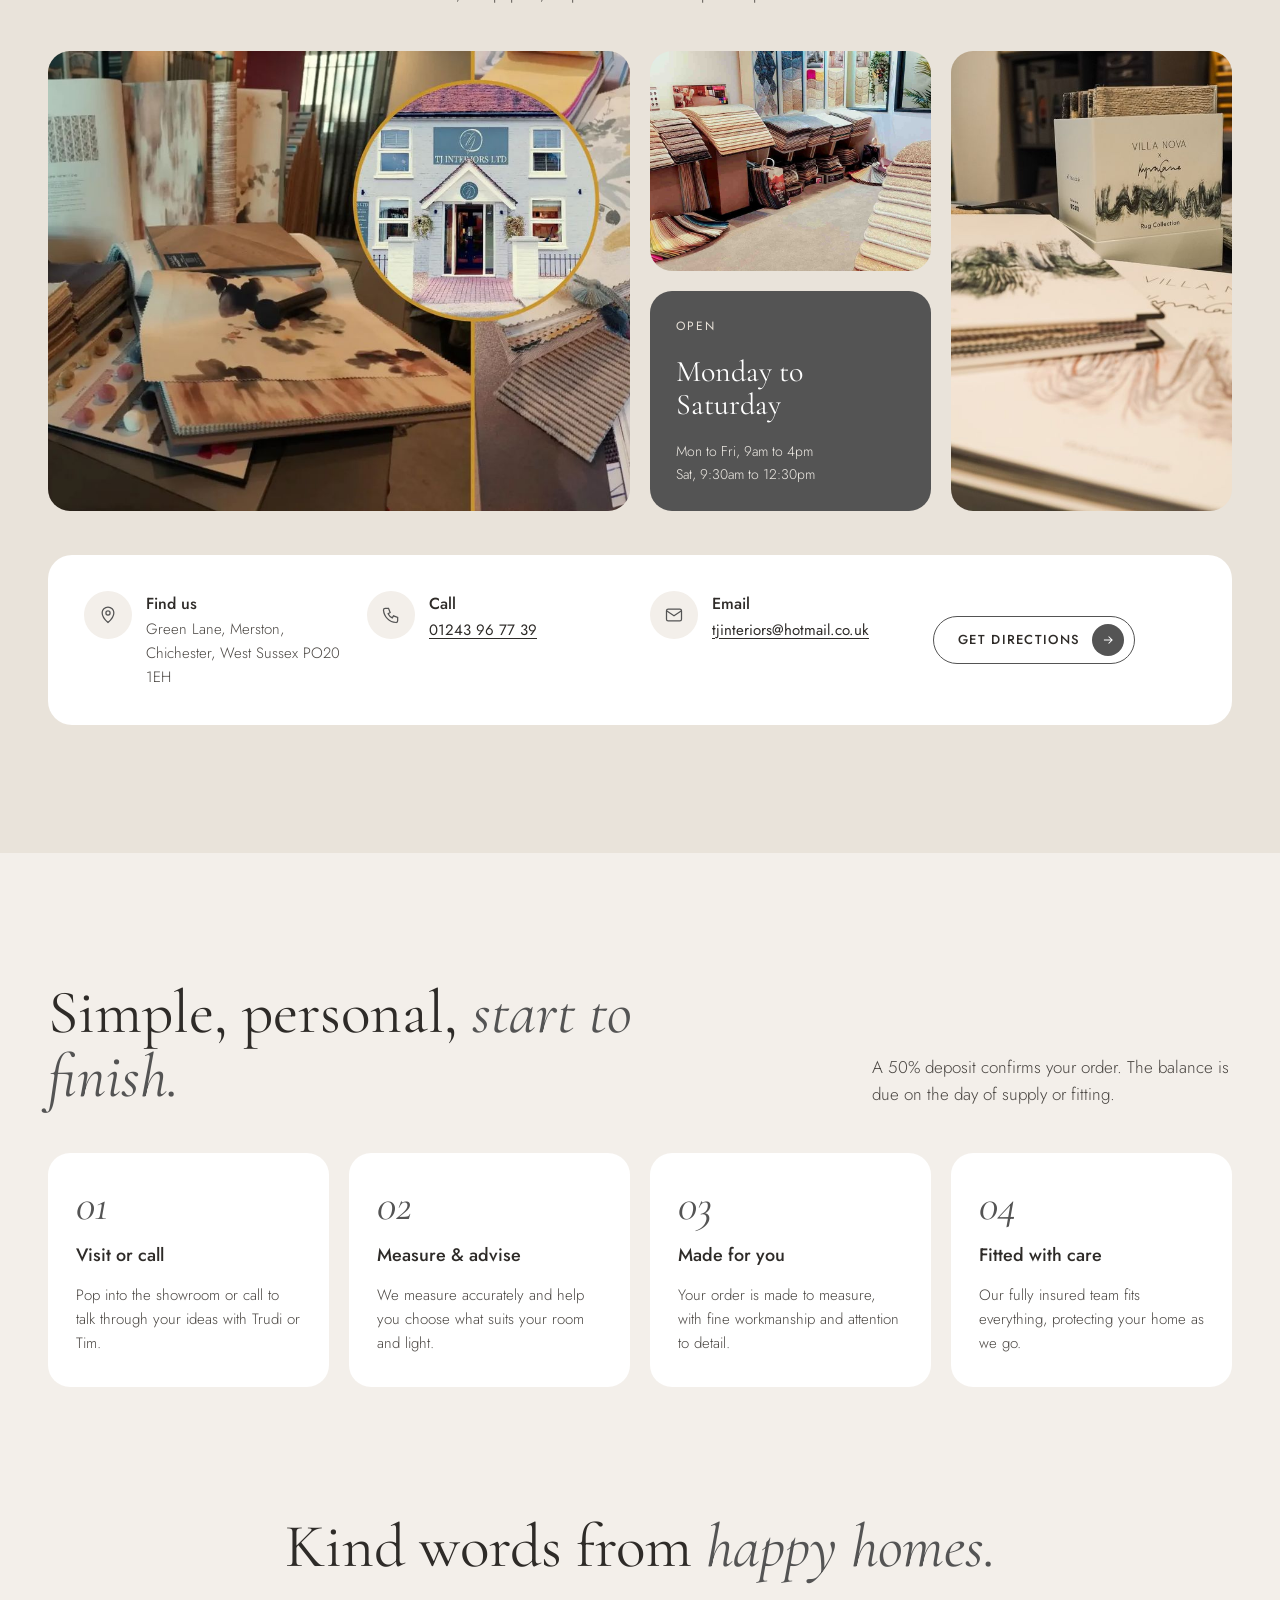
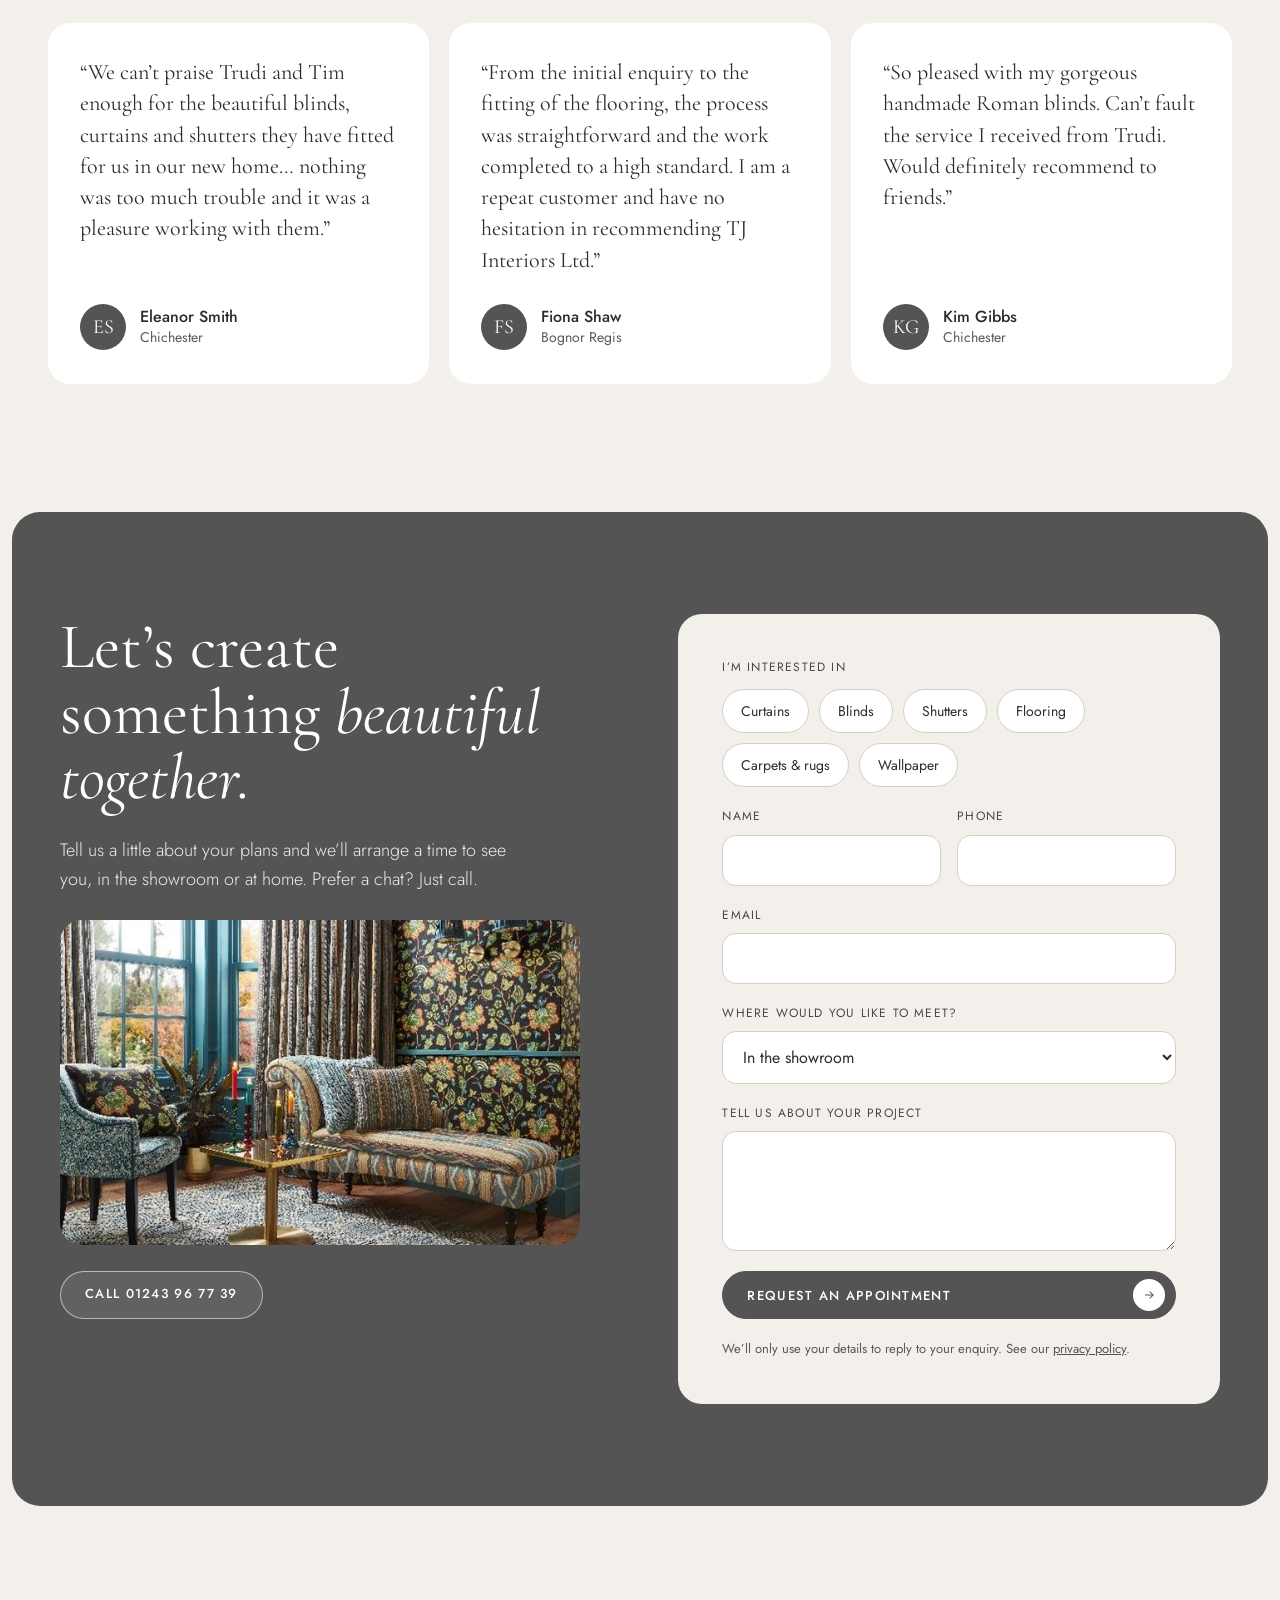
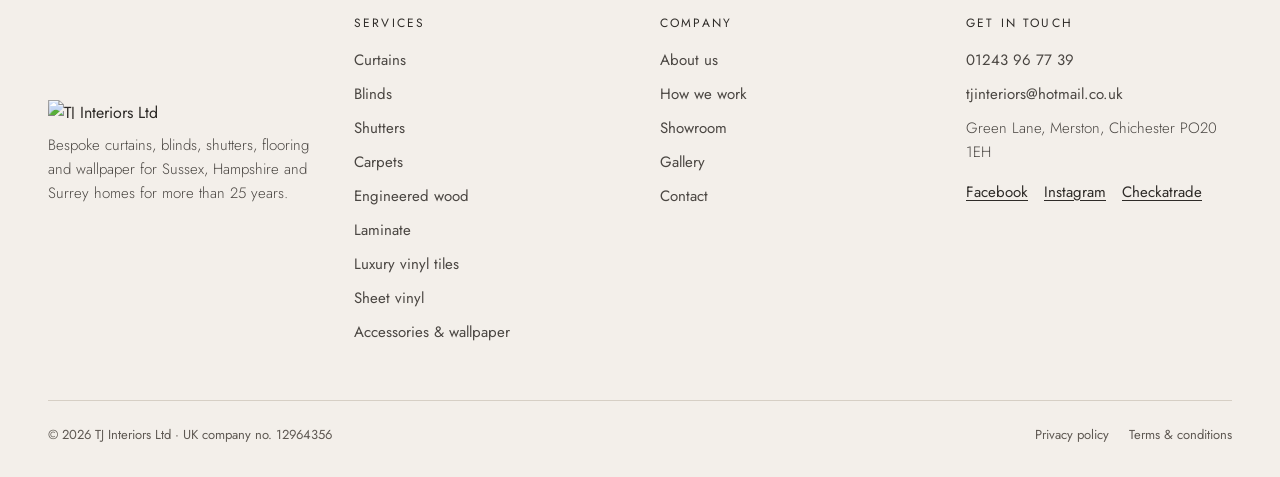
==== commit 3483ca2d: "Replaced and added files via Upload Added company logo to all pages and replaced About section image" ====
--- a/index.html
+++ b/index.html
@@ -8,7 +8,10 @@
 <meta property="og:title" content="TJ Interiors Ltd | Curtains, blinds, shutters &amp; flooring in Chichester">
 <meta property="og:description" content="Family-run interiors in Chichester for 25+ years: bespoke curtains, blinds, shutters, flooring and wallpaper, made to measure and fitted by our own team.">
 <meta name="theme-color" content="#545454">
-<link rel="icon" href="images/favicon.png">
+<link rel="icon" type="image/png" href="images/favicon.png">
+<link rel="apple-touch-icon" href="images/apple-touch-icon.png">
+<meta property="og:image" content="images/og-image.jpg">
+<meta property="og:type" content="website">
 <link rel="preconnect" href="https://fonts.googleapis.com">
 <link rel="preconnect" href="https://fonts.gstatic.com" crossorigin="anonymous">
 <link rel="stylesheet" href="https://fonts.googleapis.com/css2?family=Cormorant+Garamond:ital,wght@0,400;0,500;0,600;1,400;1,500&amp;family=Jost:wght@300;400;500&amp;family=Great+Vibes&amp;display=swap">
@@ -79,6 +82,18 @@
 .tile:hover .tile-go{background:#FFFFFF;color:#2E2B28;transform:rotate(-45deg)}
 .tile-cap > div{transition:color .35s ease,text-shadow .35s ease}
 .tile:hover .tile-cap > div{color:#545454;text-shadow:0 0 6px rgba(243,239,234,1),0 0 14px rgba(243,239,234,1),0 0 28px rgba(243,239,234,.9),0 0 48px rgba(243,239,234,.7)}
+.video-card{position:relative;display:block;aspect-ratio:4 / 5;border-radius:22px;overflow:hidden;background:#2E2B28;color:#FFFFFF;transition:aspect-ratio .4s ease}
+.video-card:hover{color:#FFFFFF}
+.video-card img{position:absolute;inset:0;width:100%;height:100%;object-fit:cover;transition:transform 1.1s cubic-bezier(.2,.7,.2,1)}
+.video-card:hover img{transform:scale(1.04)}
+.vc-scrim{position:absolute;inset:0;background:linear-gradient(0deg,rgba(28,26,24,.78) 0%,rgba(28,26,24,.25) 55%,rgba(28,26,24,.15) 100%)}
+.vc-play{position:absolute;left:50%;top:44%;width:92px;height:92px;margin:-46px 0 0 -46px;border-radius:50%;background:rgba(255,255,255,.94);color:#2E2B28;display:flex;align-items:center;justify-content:center;padding-left:4px;box-shadow:0 18px 40px -16px rgba(0,0,0,.5);transition:transform .35s cubic-bezier(.2,.7,.2,1)}
+.video-card:hover .vc-play{transform:scale(1.08)}
+.motion-on .vc-play::after{content:"";position:absolute;inset:-12px;border-radius:50%;border:1px solid rgba(255,255,255,.7);animation:vcPulse 2.6s ease-out infinite}
+@keyframes vcPulse{from{transform:scale(.85);opacity:1}to{transform:scale(1.35);opacity:0}}
+.vc-cap{position:absolute;left:28px;right:28px;bottom:26px;display:flex;flex-direction:column;gap:8px}
+.video-card.playing{aspect-ratio:16 / 9}
+.video-card iframe{position:absolute;inset:0;width:100%;height:100%;border:0}
 .cats{display:grid;grid-template-columns:repeat(3,minmax(0,1fr));gap:20px}
 .cats .tall{grid-row:span 2}
 .bento{display:grid;grid-template-columns:repeat(4,minmax(0,1fr));grid-auto-rows:220px;gap:20px}
@@ -226,7 +241,7 @@
 <header style="position: absolute; top: 0; left: 0; right: 0; z-index: 5">
 <div class="wrap" style="display: flex; align-items: center; justify-content: space-between; gap: 20px; min-height: 96px">
 <a href="#top" aria-label="TJ Interiors Ltd, home" style="color: #FFFFFF; line-height: 1">
-<span class="script" style="font-size: clamp(32px, 3vw, 42px); white-space: nowrap; color: #FFFFFF">TJ Interiors Ltd.</span>
+<span class="brand" style="display: inline-flex; align-items: center; gap: 14px"><img src="images/logo-monogram-white.png" alt="" style="height: clamp(44px, 4vw, 56px); width: auto"><img src="images/logo-wordmark-white.png" alt="TJ Interiors Ltd" style="height: clamp(15px, 1.5vw, 21px); width: auto"></span>
 </a>
 <nav class="nav-links" aria-label="Main">
 <a class="hnav" href="about.html">About</a>
@@ -307,12 +322,13 @@
 <section id="about" style="padding-top: clamp(80px, 10vw, 140px); padding-bottom: clamp(64px, 8vw, 110px)">
 <div class="wrap" style="display: flex; flex-direction: column; gap: clamp(56px, 7vw, 96px)">
 <div style="display: grid; grid-template-columns: repeat(auto-fit, minmax(min(100%, 440px), 1fr)); gap: clamp(40px, 6vw, 96px); align-items: center">
-<div class="reveal" style="position: relative; padding-right: clamp(0px, 6vw, 72px); padding-bottom: 72px">
-<div class="photo" style="aspect-ratio: 4 / 5"><img src="images/curtains-and-roman-blind.jpg" alt="Floral curtains framing a matching hand-made Roman blind"></div>
-<div class="photo" style="position: absolute; right: 0; bottom: 0; width: 46%; aspect-ratio: 1 / 1; border: 8px solid #F3EFEA"><img src="images/curtain-pole-finials.jpg" alt="Curtain pole finials on display in the showroom"></div>
-</div>
+<a class="video-card reveal" href="https://youtu.be/c7XtpG80Xr0" target="_blank" rel="noopener" data-yt="c7XtpG80Xr0" aria-label="Play our short introductory video (opens YouTube)">
+<img src="images/showroom-carpets.jpg" alt="">
+<span class="vc-scrim"></span>
+<span class="vc-play" aria-hidden="true"><svg width="26" height="26" viewBox="0 0 24 24" fill="currentColor"><path d="M8 5.5v13l10.5-6.5z"></path></svg></span>
+<span class="vc-cap"><span style="font-size: 12px; letter-spacing: .18em; text-transform: uppercase; opacity: .85">Watch the film</span><span class="serif" style="font-size: clamp(26px, 2.4vw, 34px); line-height: 1.15">A short introduction to our products, services and showroom</span></span>
+</a>
 <div class="reveal" style="display: flex; flex-direction: column; gap: 26px">
-<span class="eyebrow">About us</span>
 <h2 class="serif" style="margin: 0; font-size: clamp(40px, 4.8vw, 66px); line-height: 1.04; font-weight: 400">Interiors that <em style="color: #545454">reflect you,</em> made by a family that cares.</h2>
 <p style="margin: 0; font-size: 18px; font-weight: 300; color: #4A4642; max-width: 540px">For more than 25 years, Trudi and Tim have helped homes across West Sussex, Hampshire and Surrey come together, from handmade curtains and Roman blinds to shutters, flooring and wallpaper.</p>
 <p style="margin: 0; font-size: 18px; font-weight: 300; color: #4A4642; max-width: 540px">We pride ourselves on efficiency, professionalism and fine workmanship, always with a personal touch.</p>
@@ -334,7 +350,6 @@
 <div class="wrap" style="display: flex; flex-direction: column; gap: 44px">
 <div class="reveal" style="display: flex; flex-wrap: wrap; align-items: flex-end; justify-content: space-between; gap: 24px">
 <div style="display: flex; flex-direction: column; gap: 18px; max-width: 640px">
-<span class="eyebrow">Our services</span>
 <h2 class="serif" style="margin: 0; font-size: clamp(40px, 4.8vw, 66px); line-height: 1.04; font-weight: 400">Everything for your home, <em style="color: #545454">under one roof.</em></h2>
 </div>
 <p style="margin: 0; max-width: 360px; font-size: 17px; font-weight: 300; color: #4A4642">Fine quality workmanship, with a bespoke personal touch, from first enquiry to the final fitting.</p>
@@ -373,7 +388,6 @@
 <section id="visit" style="background: #E9E3DA; padding-top: clamp(80px, 10vw, 130px); padding-bottom: clamp(80px, 10vw, 130px)">
 <div class="wrap" style="display: flex; flex-direction: column; gap: 44px">
 <div class="reveal" style="display: flex; flex-direction: column; gap: 18px; align-items: center; text-align: center; max-width: 760px; margin: 0 auto">
-<span class="eyebrow">The showroom</span>
 <h2 class="serif" style="margin: 0; font-size: clamp(40px, 4.8vw, 66px); line-height: 1.04; font-weight: 400">See it, touch it, <em style="color: #545454">fall for it.</em></h2>
 <p style="margin: 0; font-size: 17px; font-weight: 300; color: #4A4642">Browse hundreds of fabrics, wallpapers, carpets and floor samples in person on the outskirts of Chichester.</p>
 </div>
@@ -401,7 +415,6 @@
 <div class="wrap" style="display: flex; flex-direction: column; gap: 44px">
 <div class="reveal" style="display: flex; flex-wrap: wrap; align-items: flex-end; justify-content: space-between; gap: 24px">
 <div style="display: flex; flex-direction: column; gap: 18px; max-width: 640px">
-<span class="eyebrow">How it works</span>
 <h2 class="serif" style="margin: 0; font-size: clamp(40px, 4.8vw, 66px); line-height: 1.04; font-weight: 400">Simple, personal, <em style="color: #545454">start to finish.</em></h2>
 </div>
 <p style="margin: 0; max-width: 360px; font-size: 17px; font-weight: 300; color: #4A4642">A 50% deposit confirms your order. The balance is due on the day of supply or fitting.</p>
@@ -419,7 +432,6 @@
 <section id="reviews" style="padding-bottom: clamp(80px, 10vw, 130px)">
 <div class="wrap" style="display: flex; flex-direction: column; gap: 44px">
 <div class="reveal" style="display: flex; flex-direction: column; gap: 18px; align-items: center; text-align: center">
-<span class="eyebrow">What our customers say</span>
 <h2 class="serif" style="margin: 0; font-size: clamp(40px, 4.8vw, 66px); line-height: 1.04; font-weight: 400">Kind words from <em style="color: #545454">happy homes.</em></h2>
 </div>
 <div style="display: grid; grid-template-columns: repeat(auto-fit, minmax(min(100%, 320px), 1fr)); gap: 20px">
@@ -445,7 +457,6 @@
 <div style="background: #545454; color: #FFFFFF; border-radius: 28px; padding-top: clamp(56px, 8vw, 110px); padding-bottom: clamp(56px, 8vw, 110px)">
 <div class="wrap" style="display: grid; grid-template-columns: repeat(auto-fit, minmax(min(100%, 420px), 1fr)); gap: clamp(40px, 6vw, 88px); align-items: start">
 <div class="reveal" style="display: flex; flex-direction: column; gap: 26px">
-<span class="eyebrow" style="color: #E8E2D9">Book an appointment</span>
 <h2 class="serif" style="margin: 0; font-size: clamp(42px, 5vw, 70px); line-height: 1.02; font-weight: 400">Let’s create something <em>beautiful together.</em></h2>
 <p style="margin: 0; font-size: 18px; font-weight: 300; color: #F1EDE7; max-width: 460px">Tell us a little about your plans and we’ll arrange a time to see you, in the showroom or at home. Prefer a chat? Just call.</p>
 <div class="photo" style="aspect-ratio: 16 / 10; max-width: 520px"><img src="images/patterned-curtains-wallpaper.jpg" alt="Patterned curtains and matching wallpaper in a sitting room"></div>
@@ -495,7 +506,7 @@
 <div class="wrap" style="display: flex; flex-direction: column; gap: 56px">
 <div style="display: grid; grid-template-columns: repeat(auto-fit, minmax(min(100%, 200px), 1fr)); gap: 40px">
 <div style="display: flex; flex-direction: column; gap: 14px">
-<span class="script" style="font-size: 46px; line-height: 1; color: #545454">TJ Interiors Ltd.</span>
+<span class="brand" style="display: inline-flex; flex-direction: column; align-items: flex-start; gap: 14px"><img src="images/logo-monogram-grey.png" alt="" style="height: 72px; width: auto"><img src="images/logo-wordmark-grey.png" alt="TJ Interiors Ltd" style="height: 19px; width: auto; max-width: 100%"></span>
 <p style="margin: 0; font-size: 15px; font-weight: 300; color: #4A4642; max-width: 280px">Bespoke curtains, blinds, shutters, flooring and wallpaper for Sussex, Hampshire and Surrey homes for more than 25 years.</p>
 </div>
 <div style="display: flex; flex-direction: column; gap: 10px">
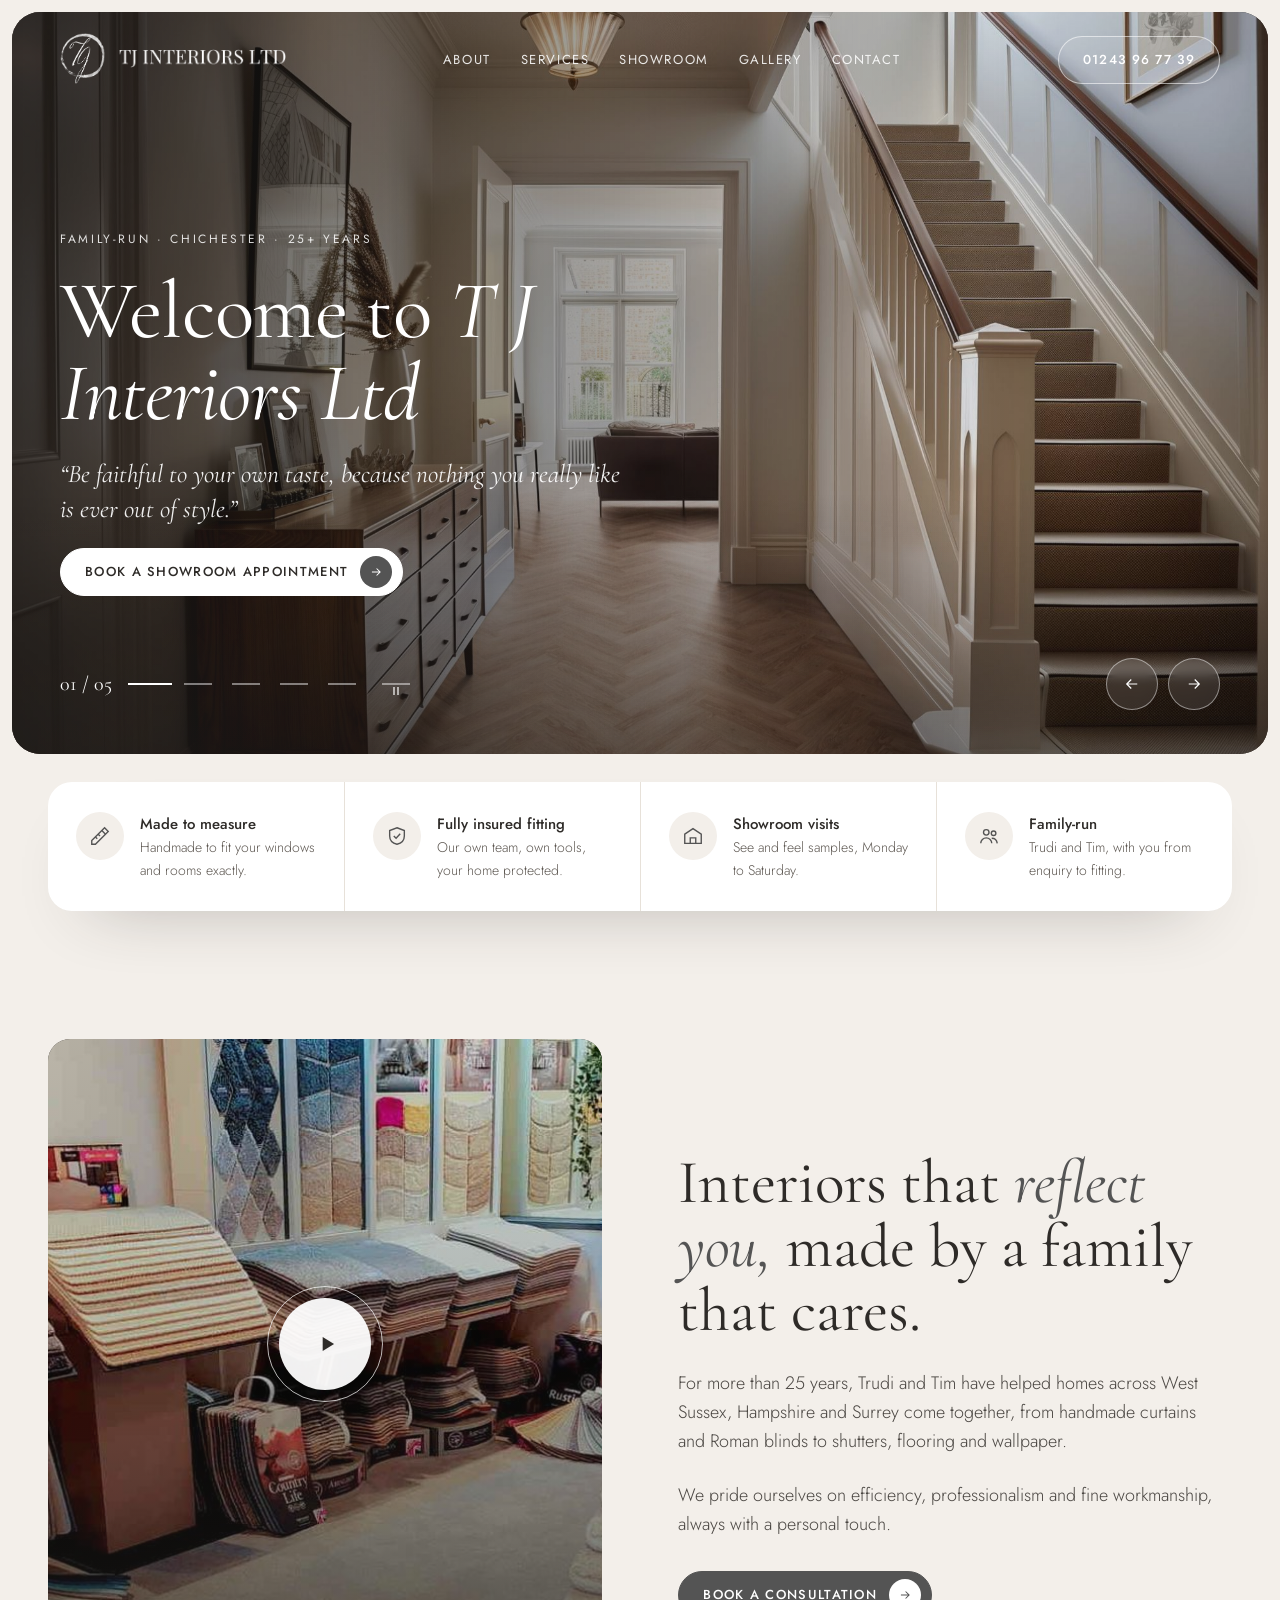
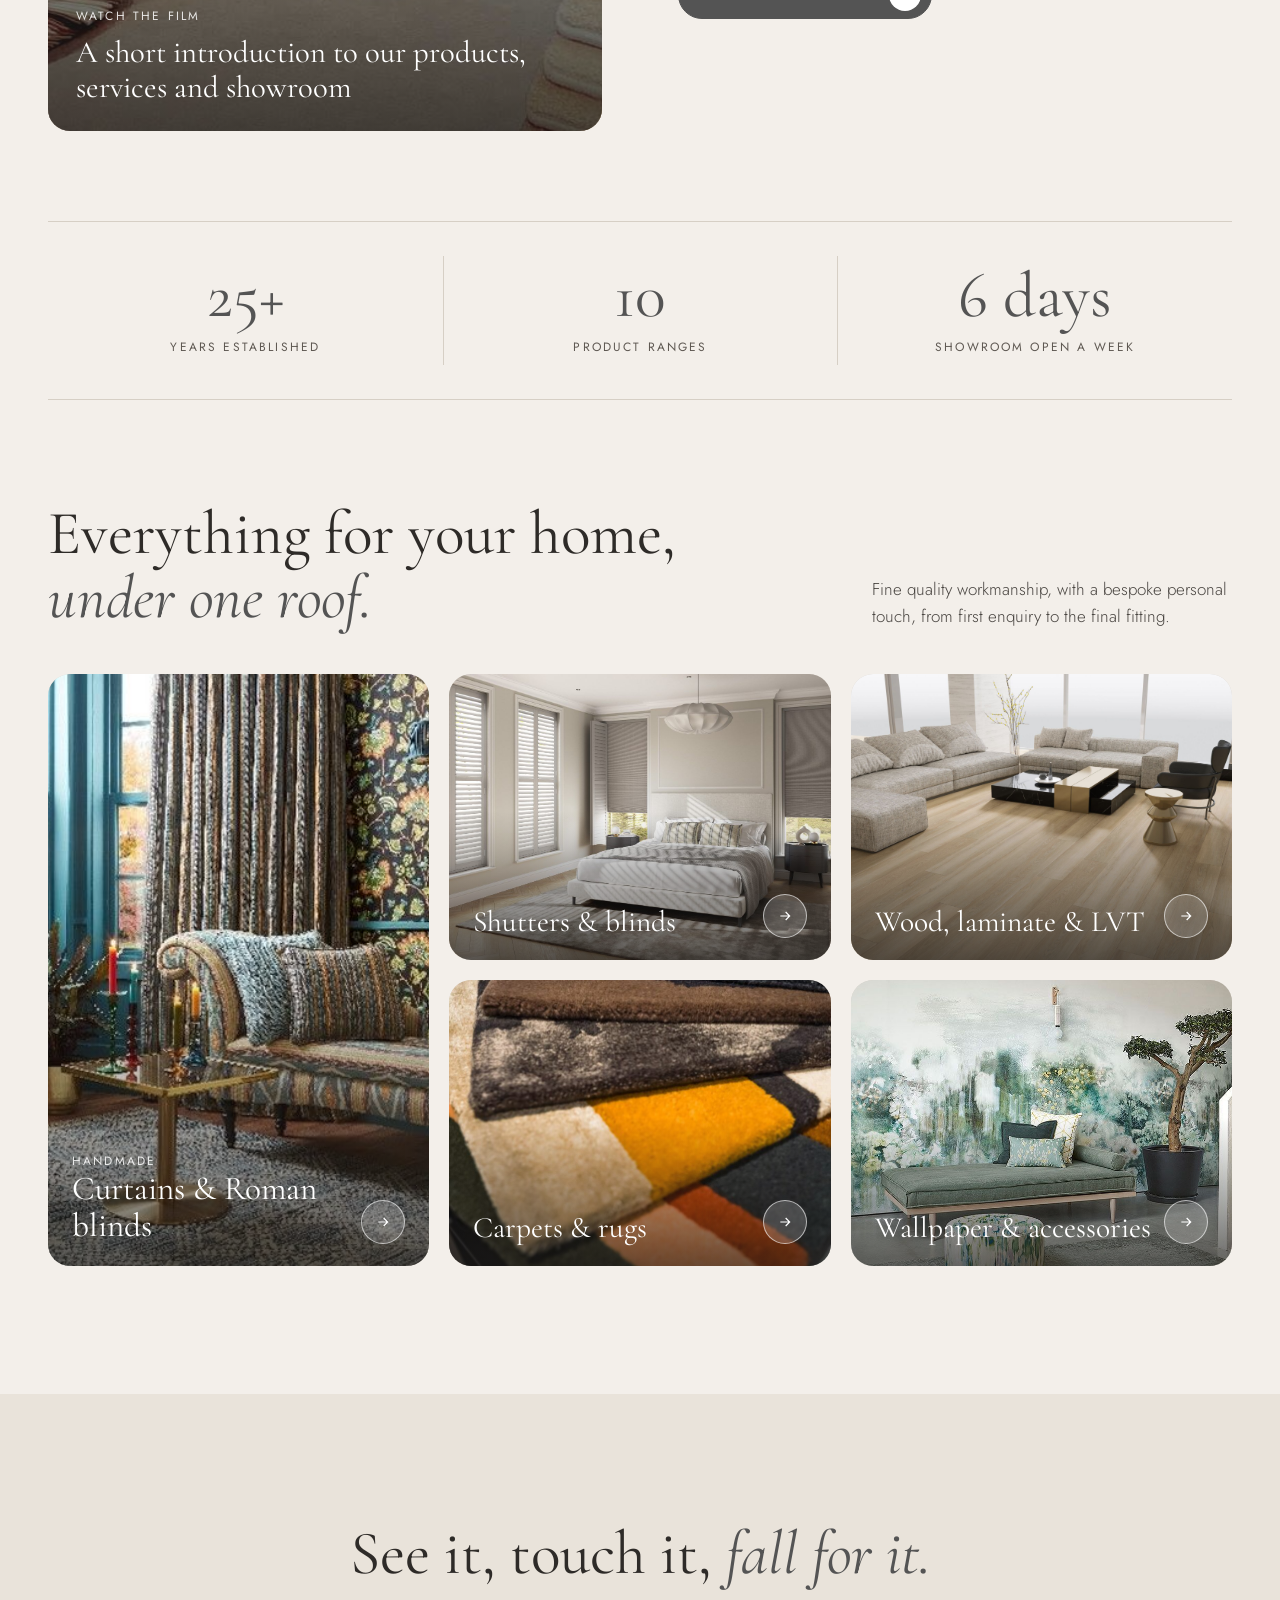
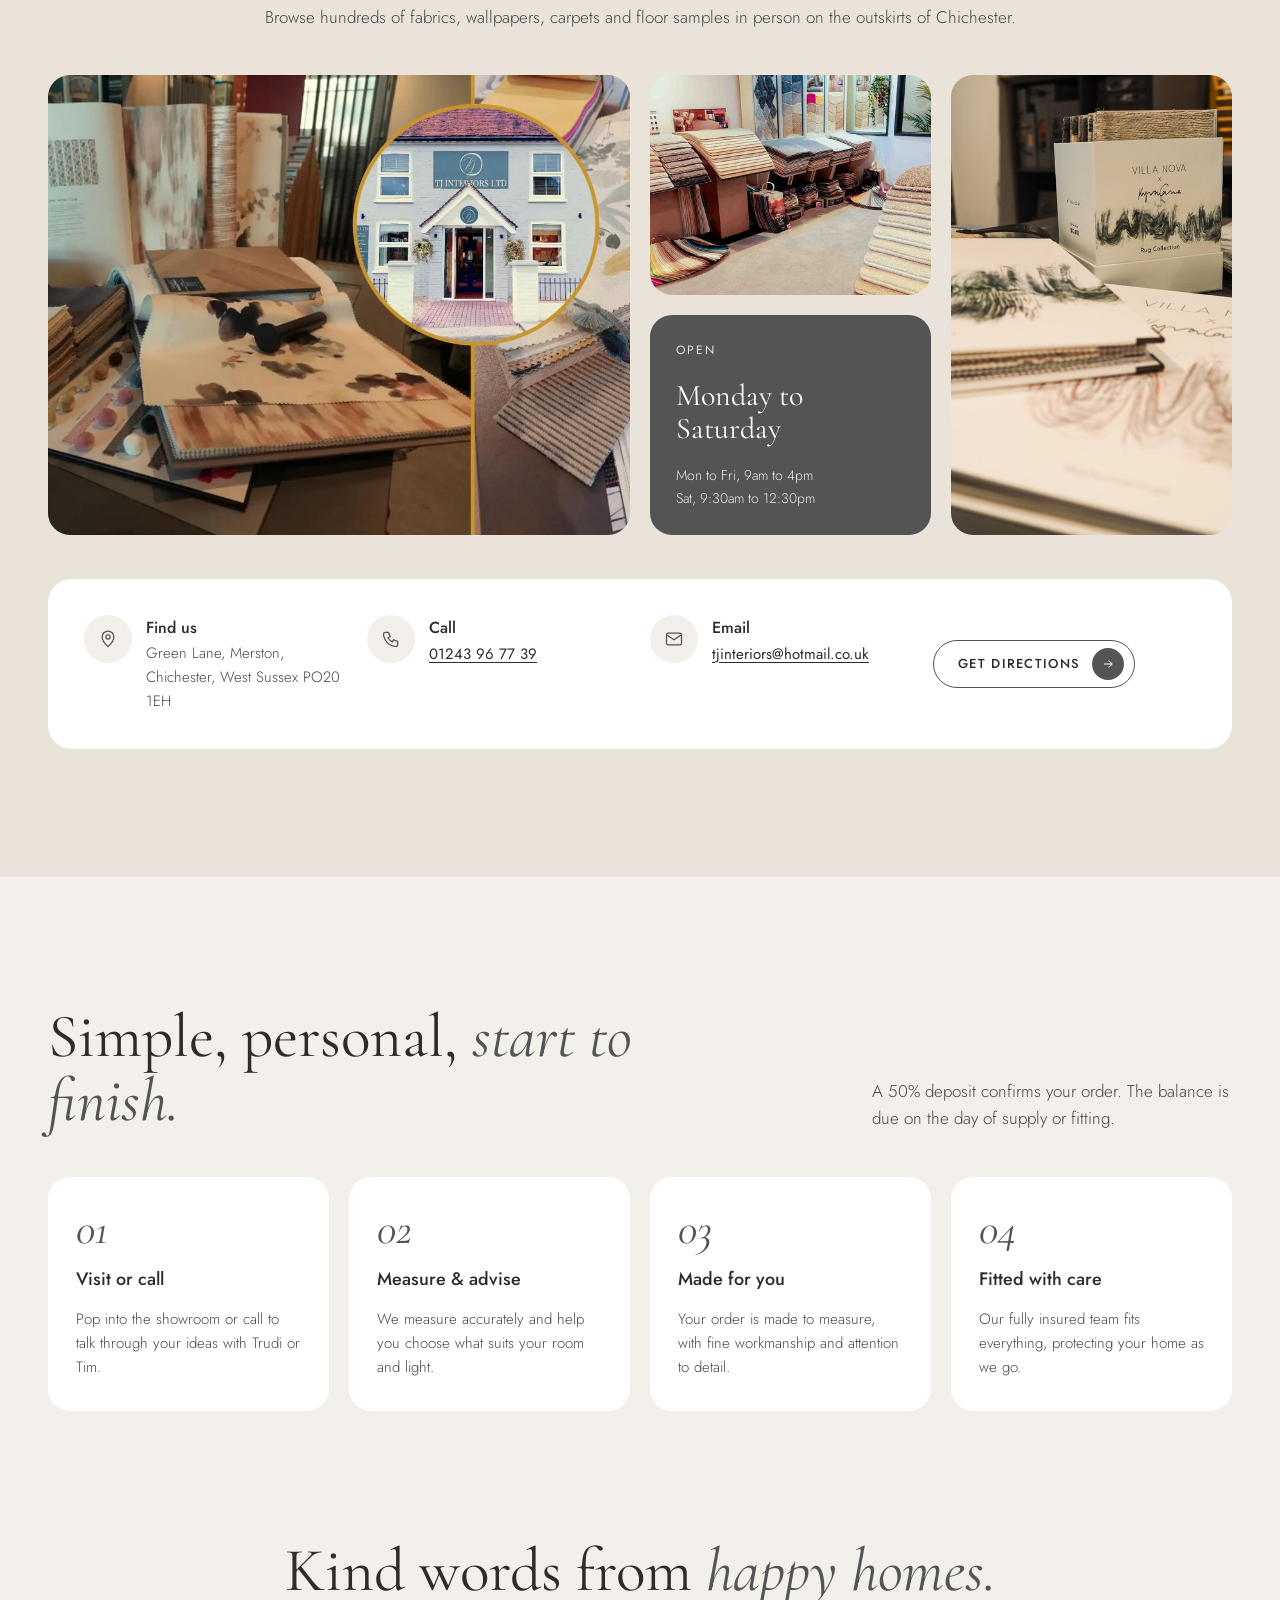
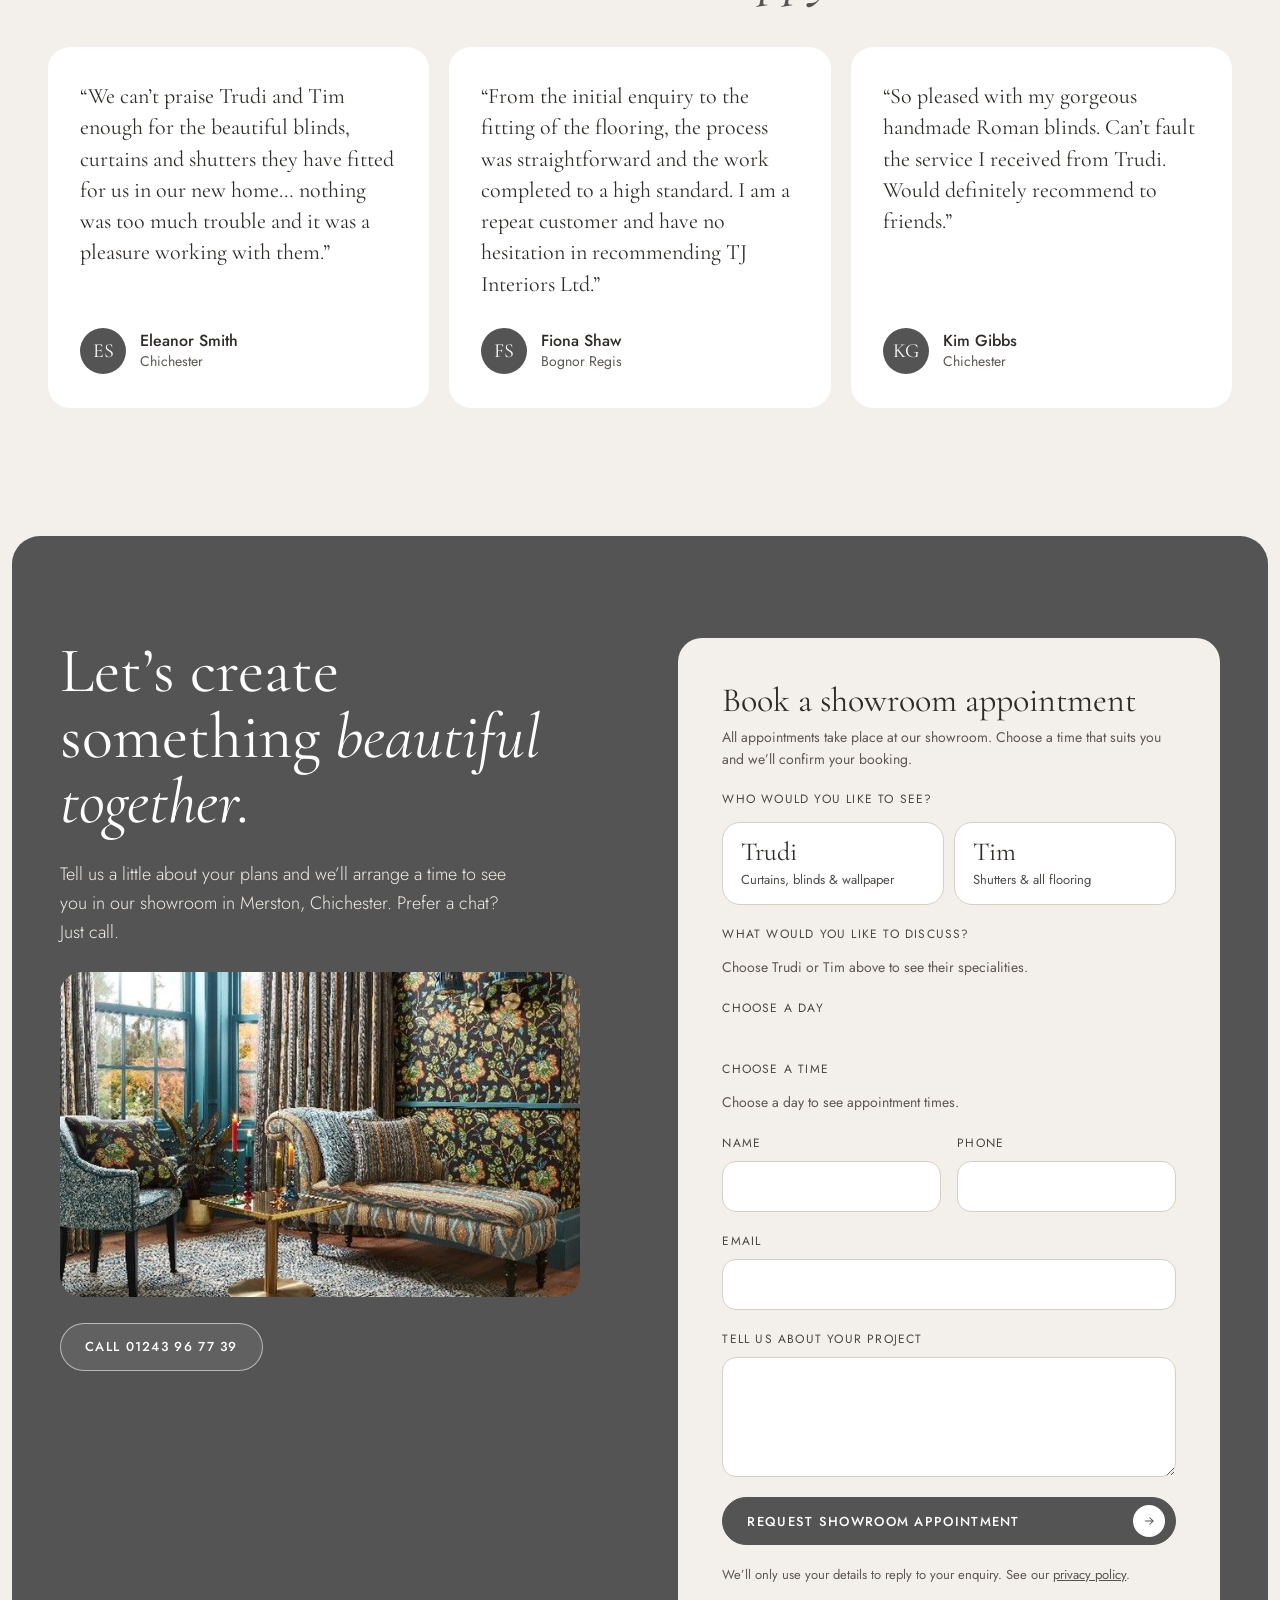
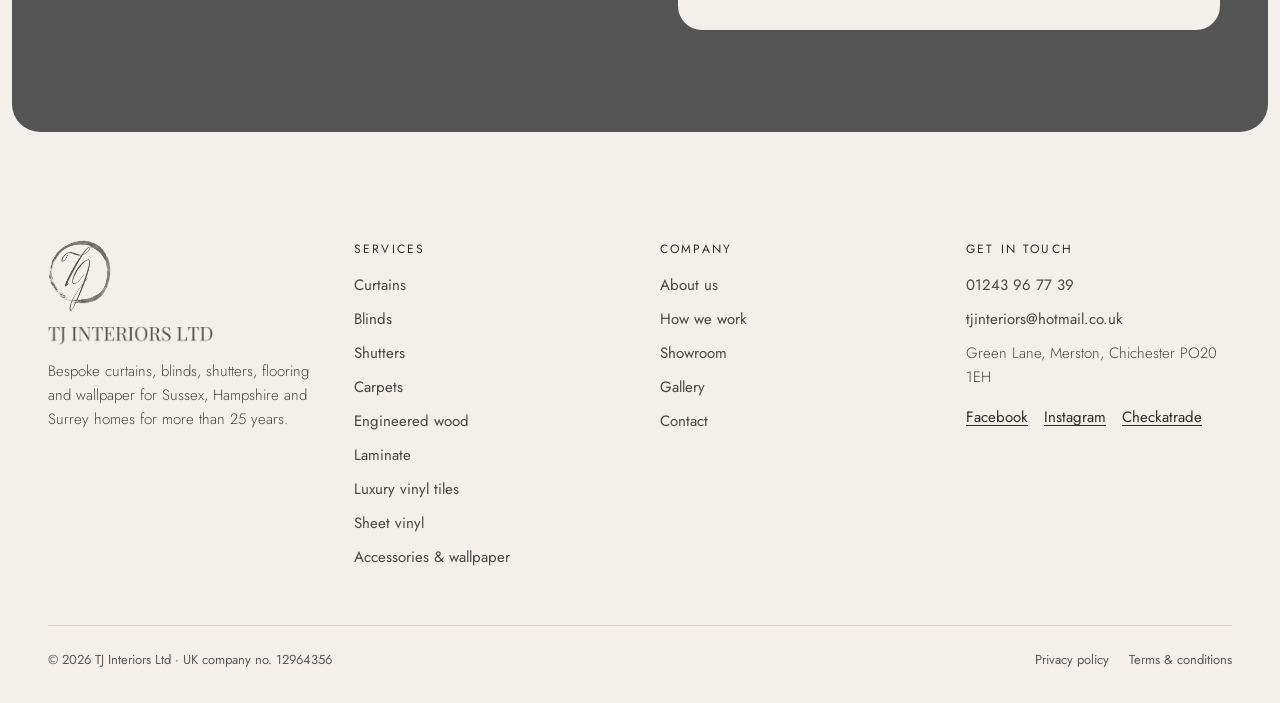
==== commit dd17ebf8: "Add files via upload Contact form updated" ====
--- a/index.html
+++ b/index.html
@@ -94,6 +94,22 @@
 .vc-cap{position:absolute;left:28px;right:28px;bottom:26px;display:flex;flex-direction:column;gap:8px}
 .video-card.playing{aspect-ratio:16 / 9}
 .video-card iframe{position:absolute;inset:0;width:100%;height:100%;border:0}
+.person-pick{display:flex;flex-direction:column;align-items:flex-start;gap:6px;padding:16px 18px;min-height:76px;border:1px solid #D6CFC5;background:#FFFFFF;border-radius:18px;cursor:pointer;text-align:left;font-family:'Jost',sans-serif;color:#2E2B28;transition:background .25s ease,border-color .25s ease,color .25s ease}
+.person-pick:hover{border-color:#545454}
+.person-pick.on{background:#545454;border-color:#545454;color:#FFFFFF}
+.pp-name{font-family:'Cormorant Garamond',Georgia,serif;font-size:26px;line-height:1}
+.pp-role{font-size:13px;line-height:1.35;opacity:.85}
+.day-row{display:flex;gap:8px;overflow-x:auto;padding:2px 2px 8px;scroll-snap-type:x proximity;-webkit-overflow-scrolling:touch;scrollbar-width:thin}
+.day-pick{flex:none;width:74px;display:flex;flex-direction:column;align-items:center;gap:3px;padding:12px 4px 11px;border:1px solid #D6CFC5;background:#FFFFFF;border-radius:16px;cursor:pointer;font-family:'Jost',sans-serif;color:#2E2B28;scroll-snap-align:start;transition:background .25s ease,border-color .25s ease,color .25s ease}
+.day-pick:hover{border-color:#545454}
+.day-pick.on{background:#545454;border-color:#545454;color:#FFFFFF}
+.day-pick .dw{font-size:11px;letter-spacing:.14em;text-transform:uppercase;opacity:.8}
+.day-pick .dn{font-family:'Cormorant Garamond',Georgia,serif;font-size:30px;line-height:1}
+.day-pick .dm{font-size:12px;opacity:.8}
+.slot-grid{display:grid;grid-template-columns:repeat(auto-fill,minmax(88px,1fr));gap:8px}
+.slot{min-height:46px;border:1px solid #D6CFC5;background:#FFFFFF;border-radius:12px;cursor:pointer;font-family:'Jost',sans-serif;font-size:15px;color:#2E2B28;transition:background .25s ease,border-color .25s ease,color .25s ease}
+.slot:hover{border-color:#545454}
+.slot.on{background:#545454;border-color:#545454;color:#FFFFFF}
 .cats{display:grid;grid-template-columns:repeat(3,minmax(0,1fr));gap:20px}
 .cats .tall{grid-row:span 2}
 .bento{display:grid;grid-template-columns:repeat(4,minmax(0,1fr));grid-auto-rows:220px;gap:20px}
@@ -297,7 +313,7 @@
 </div>
 
 <!-- ============ FEATURE STRIP ============ -->
-<div class="wrap" style="position: relative; z-index: 3; margin-top: -8px">
+<div class="wrap" style="position: relative; z-index: 3; margin-top: -8px; padding-top: 24px">
 <div class="features reveal" style="background: #FFFFFF; border-radius: 24px; box-shadow: 0 30px 70px -45px rgba(46,43,40,.45)">
 <div class="feature">
 <span class="ic"><svg width="22" height="22" viewBox="0 0 24 24" fill="none" stroke="currentColor" stroke-width="1.5" aria-hidden="true"><path d="M3 17l14-14 4 4L7 21H3z"></path><path d="M14 6l4 4M10 10l2 2M7 13l2 2"></path></svg></span>
@@ -458,7 +474,7 @@
 <div class="wrap" style="display: grid; grid-template-columns: repeat(auto-fit, minmax(min(100%, 420px), 1fr)); gap: clamp(40px, 6vw, 88px); align-items: start">
 <div class="reveal" style="display: flex; flex-direction: column; gap: 26px">
 <h2 class="serif" style="margin: 0; font-size: clamp(42px, 5vw, 70px); line-height: 1.02; font-weight: 400">Let’s create something <em>beautiful together.</em></h2>
-<p style="margin: 0; font-size: 18px; font-weight: 300; color: #F1EDE7; max-width: 460px">Tell us a little about your plans and we’ll arrange a time to see you, in the showroom or at home. Prefer a chat? Just call.</p>
+<p style="margin: 0; font-size: 18px; font-weight: 300; color: #F1EDE7; max-width: 460px">Tell us a little about your plans and we’ll arrange a time to see you in our showroom in Merston, Chichester. Prefer a chat? Just call.</p>
 <div class="photo" style="aspect-ratio: 16 / 10; max-width: 520px"><img src="images/patterned-curtains-wallpaper.jpg" alt="Patterned curtains and matching wallpaper in a sitting room"></div>
 <div style="display: flex; flex-wrap: wrap; gap: 12px"><a class="pill pill-ghost" href="tel:+441243967739">Call 01243 96 77 39</a></div>
 </div>
@@ -467,31 +483,51 @@
 <div style="display: flex; flex-direction: column; gap: 16px; align-items: flex-start; padding: 24px 0">
 <span style="display: inline-flex; align-items: center; justify-content: center; width: 56px; height: 56px; border-radius: 50%; background: #545454; color: #FFFFFF"><svg width="24" height="24" viewBox="0 0 24 24" fill="none" stroke="currentColor" stroke-width="1.8" aria-hidden="true"><path d="M5 12l5 5L20 7"></path></svg></span>
 <h3 class="serif" style="margin: 0; font-size: 36px; font-weight: 400">Thank you.</h3>
-<p style="margin: 0; font-size: 17px; font-weight: 300; color: #4A4642">We’ve received your request. Trudi or Tim will be in touch shortly to arrange your appointment.</p>
+<p style="margin: 0; font-size: 17px; font-weight: 300; color: #4A4642">We’ve received your request. Trudi or Tim will be in touch shortly to confirm your showroom appointment.</p>
+<p data-summary style="margin: 0; font-size: 16px; color: #2E2B28"></p>
 <button class="pill pill-line" type="button" data-action="reset" style="padding: 0 24px">Send another request</button>
 </div>
 </span>
 <span class="dcif" data-if="notSent">
 <form action="https://formspree.io/f/YOUR_FORM_ID" method="POST" data-form style="display: flex; flex-direction: column; gap: 20px">
+<div style="display: flex; flex-direction: column; gap: 6px"><h3 class="serif" style="margin: 0; font-size: 34px; font-weight: 400; line-height: 1.1">Book a showroom appointment</h3><p style="margin: 0; font-size: 14px; color: #5E5852">All appointments take place at our showroom. Choose a time that suits you and we’ll confirm your booking.</p></div>
 <fieldset style="border: 0; margin: 0; padding: 0">
-<legend style="padding: 0; margin-bottom: 12px; font-size: 12px; letter-spacing: .1em; text-transform: uppercase; color: #4A4642">I’m interested in</legend>
+<legend style="padding: 0; margin-bottom: 12px; font-size: 12px; letter-spacing: .1em; text-transform: uppercase; color: #4A4642">Who would you like to see?</legend>
+<div style="display: grid; grid-template-columns: repeat(auto-fit, minmax(min(100%, 190px), 1fr)); gap: 10px">
+<button type="button" class="person-pick" aria-pressed="false" data-person="Trudi"><span class="pp-name">Trudi</span><span class="pp-role">Curtains, blinds &amp; wallpaper</span></button>
+<button type="button" class="person-pick" aria-pressed="false" data-person="Tim"><span class="pp-name">Tim</span><span class="pp-role">Shutters &amp; all flooring</span></button>
+</div>
+</fieldset>
+<fieldset style="border: 0; margin: 0; padding: 0">
+<legend style="padding: 0; margin-bottom: 12px; font-size: 12px; letter-spacing: .1em; text-transform: uppercase; color: #4A4642">What would you like to discuss?</legend>
+<span class="dcif" data-if="noPerson"><p style="margin: 0; font-size: 14px; color: #5E5852">Choose Trudi or Tim above to see their specialities.</p></span>
+<span class="dcif" data-if="hasPerson" hidden>
 <div style="display: flex; flex-wrap: wrap; gap: 10px">
-<button type="button" class="chip" aria-pressed="false" data-toggle="Curtains">Curtains</button>
-<button type="button" class="chip" aria-pressed="false" data-toggle="Blinds">Blinds</button>
-<button type="button" class="chip" aria-pressed="false" data-toggle="Shutters">Shutters</button>
-<button type="button" class="chip" aria-pressed="false" data-toggle="Flooring">Flooring</button>
-<button type="button" class="chip" aria-pressed="false" data-toggle="Carpets &amp; rugs">Carpets &amp; rugs</button>
-<button type="button" class="chip" aria-pressed="false" data-toggle="Wallpaper">Wallpaper</button>
-</div>
+<span class="dcif" data-chips="Trudi" hidden><button type="button" class="chip" aria-pressed="false" data-toggle="Curtains">Curtains</button><button type="button" class="chip" aria-pressed="false" data-toggle="Blinds">Blinds</button><button type="button" class="chip" aria-pressed="false" data-toggle="Wallpaper">Wallpaper</button></span>
+<span class="dcif" data-chips="Tim" hidden><button type="button" class="chip" aria-pressed="false" data-toggle="Shutters">Shutters</button><button type="button" class="chip" aria-pressed="false" data-toggle="Carpets">Carpets</button><button type="button" class="chip" aria-pressed="false" data-toggle="Rugs">Rugs</button><button type="button" class="chip" aria-pressed="false" data-toggle="Engineered wood">Engineered wood</button><button type="button" class="chip" aria-pressed="false" data-toggle="Laminate">Laminate</button><button type="button" class="chip" aria-pressed="false" data-toggle="Luxury vinyl tiles">Luxury vinyl tiles</button><button type="button" class="chip" aria-pressed="false" data-toggle="Sheet vinyl">Sheet vinyl</button></span>
+</div>
+</span>
+</fieldset>
+<fieldset style="border: 0; margin: 0; padding: 0; min-width: 0">
+<legend style="padding: 0; margin-bottom: 12px; font-size: 12px; letter-spacing: .1em; text-transform: uppercase; color: #4A4642">Choose a day</legend>
+<div class="day-row" data-days role="group" aria-label="Available days">
+</div>
+</fieldset>
+<fieldset style="border: 0; margin: 0; padding: 0">
+<legend style="padding: 0; margin-bottom: 12px; font-size: 12px; letter-spacing: .1em; text-transform: uppercase; color: #4A4642">Choose a time</legend>
+<span class="dcif" data-if="noDay"><p style="margin: 0; font-size: 14px; color: #5E5852">Choose a day to see appointment times.</p></span>
+<span class="dcif" data-if="hasDay" hidden>
+<div class="slot-grid" data-slots role="group" aria-label="Available times">
+</div>
+</span>
 </fieldset>
 <div style="display: grid; grid-template-columns: repeat(auto-fit, minmax(min(100%, 200px), 1fr)); gap: 16px">
 <div class="field"><label for="f-name">Name</label><input id="f-name" name="name" type="text" autocomplete="name" required="required"></div>
 <div class="field"><label for="f-phone">Phone</label><input id="f-phone" name="phone" type="tel" autocomplete="tel"></div>
 </div>
 <div class="field"><label for="f-email">Email</label><input id="f-email" name="email" type="email" autocomplete="email" required="required"></div>
-<div class="field"><label for="f-where">Where would you like to meet?</label><select id="f-where" name="where"><option>In the showroom</option><option>At my home</option><option>Not sure yet</option></select></div>
 <div class="field"><label for="f-msg">Tell us about your project</label><textarea id="f-msg" name="message" rows="4" style="resize: vertical"></textarea></div>
-<button class="pill pill-dark" type="submit" style="width: 100%; justify-content: space-between">Request an appointment<span class="dot"><svg width="14" height="14" viewBox="0 0 24 24" fill="none" stroke="currentColor" stroke-width="1.8" aria-hidden="true"><path d="M5 12h14M13 6l6 6-6 6"></path></svg></span></button>
+<button class="pill pill-dark" type="submit" style="width: 100%; justify-content: space-between">Request showroom appointment<span class="dot"><svg width="14" height="14" viewBox="0 0 24 24" fill="none" stroke="currentColor" stroke-width="1.8" aria-hidden="true"><path d="M5 12h14M13 6l6 6-6 6"></path></svg></span></button>
 <p style="margin: 0; font-size: 13px; color: #5E5852">We’ll only use your details to reply to your enquiry. See our <a href="#privacy" style="text-decoration: underline">privacy policy</a>.</p>
 </form>
 </span>
